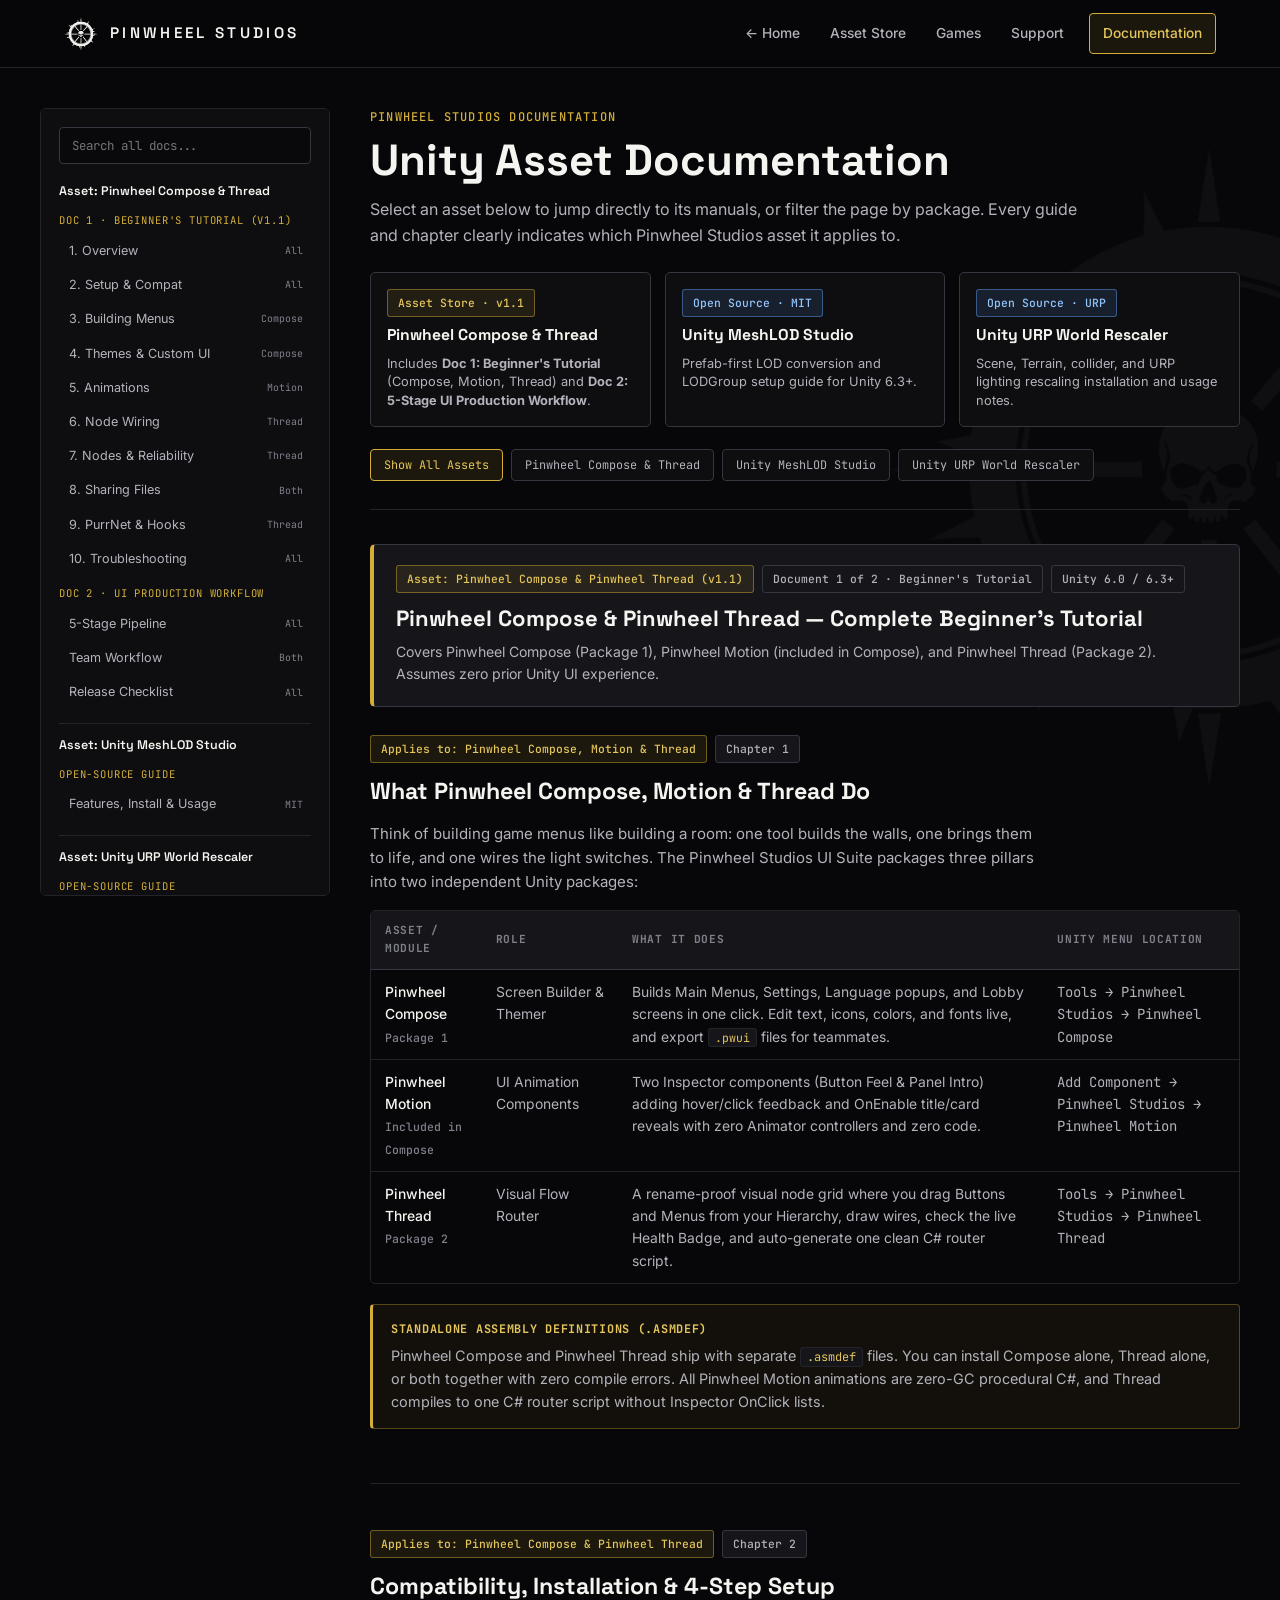
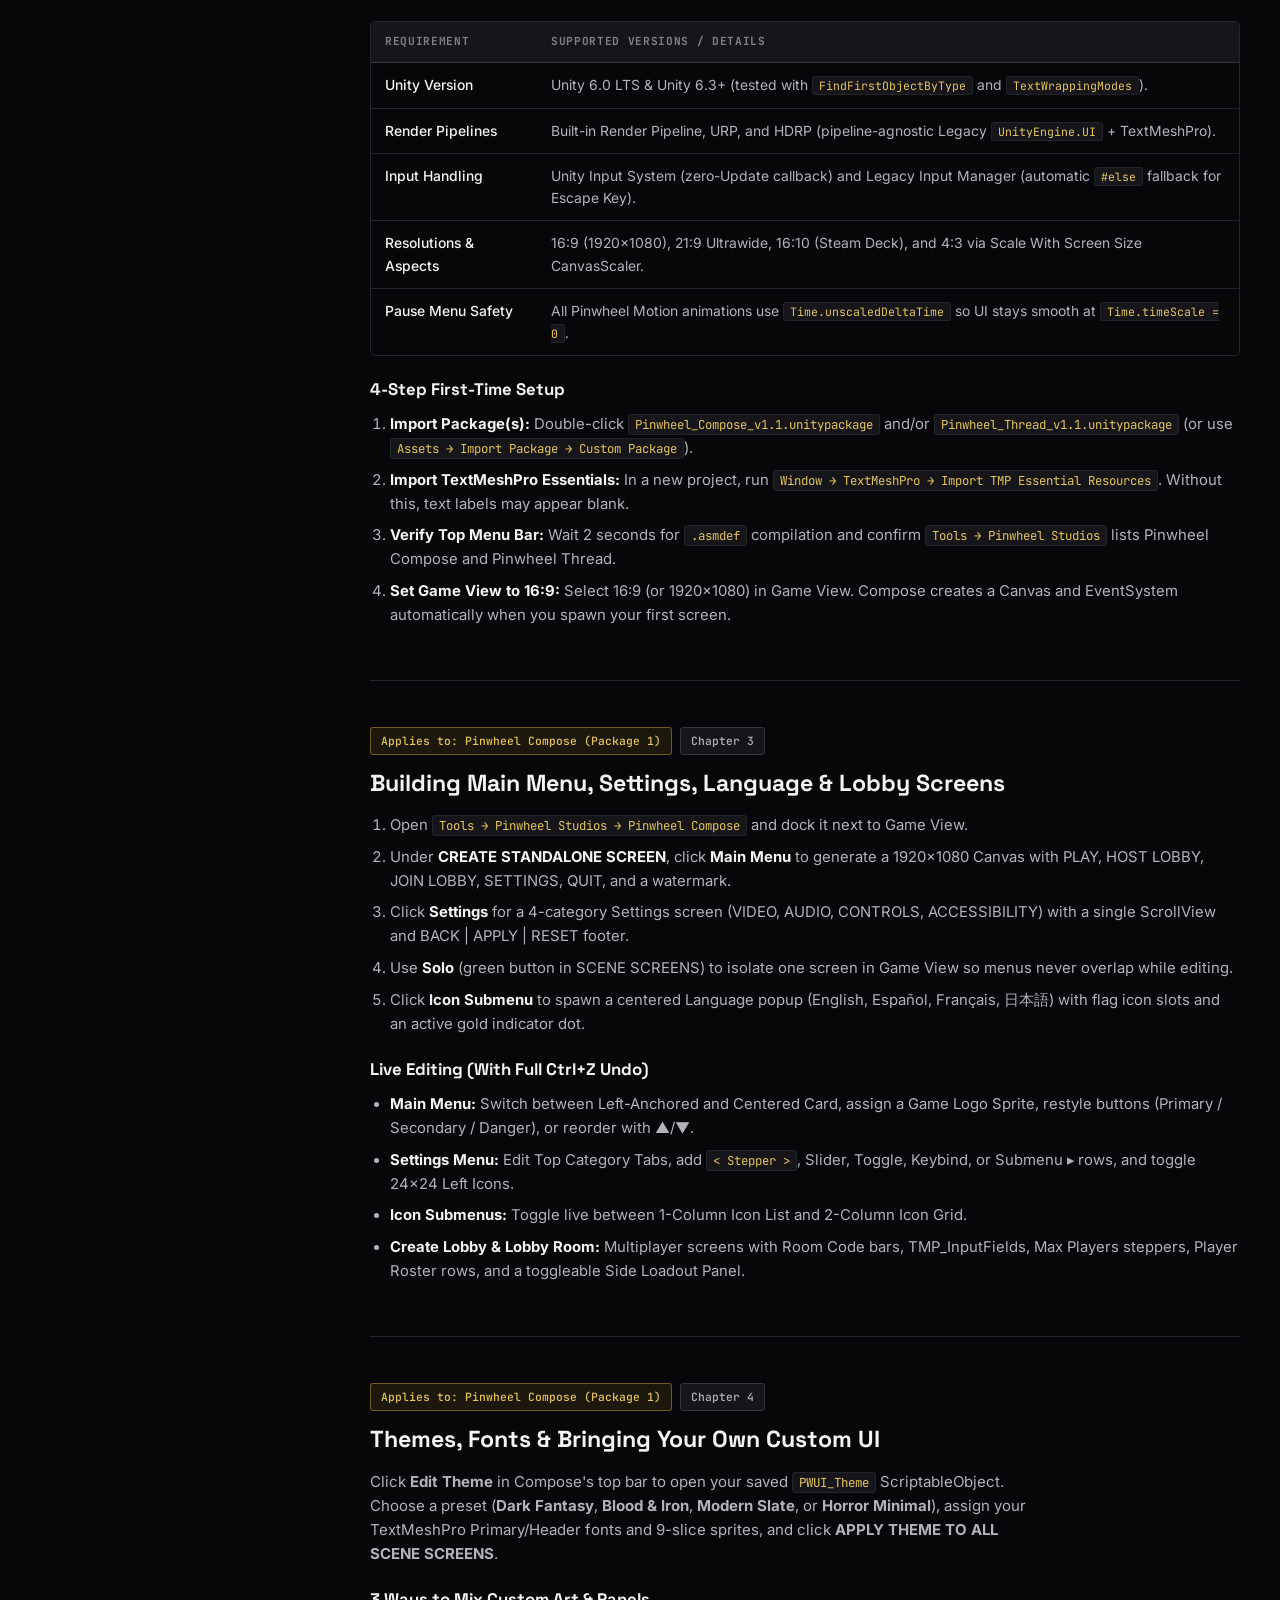
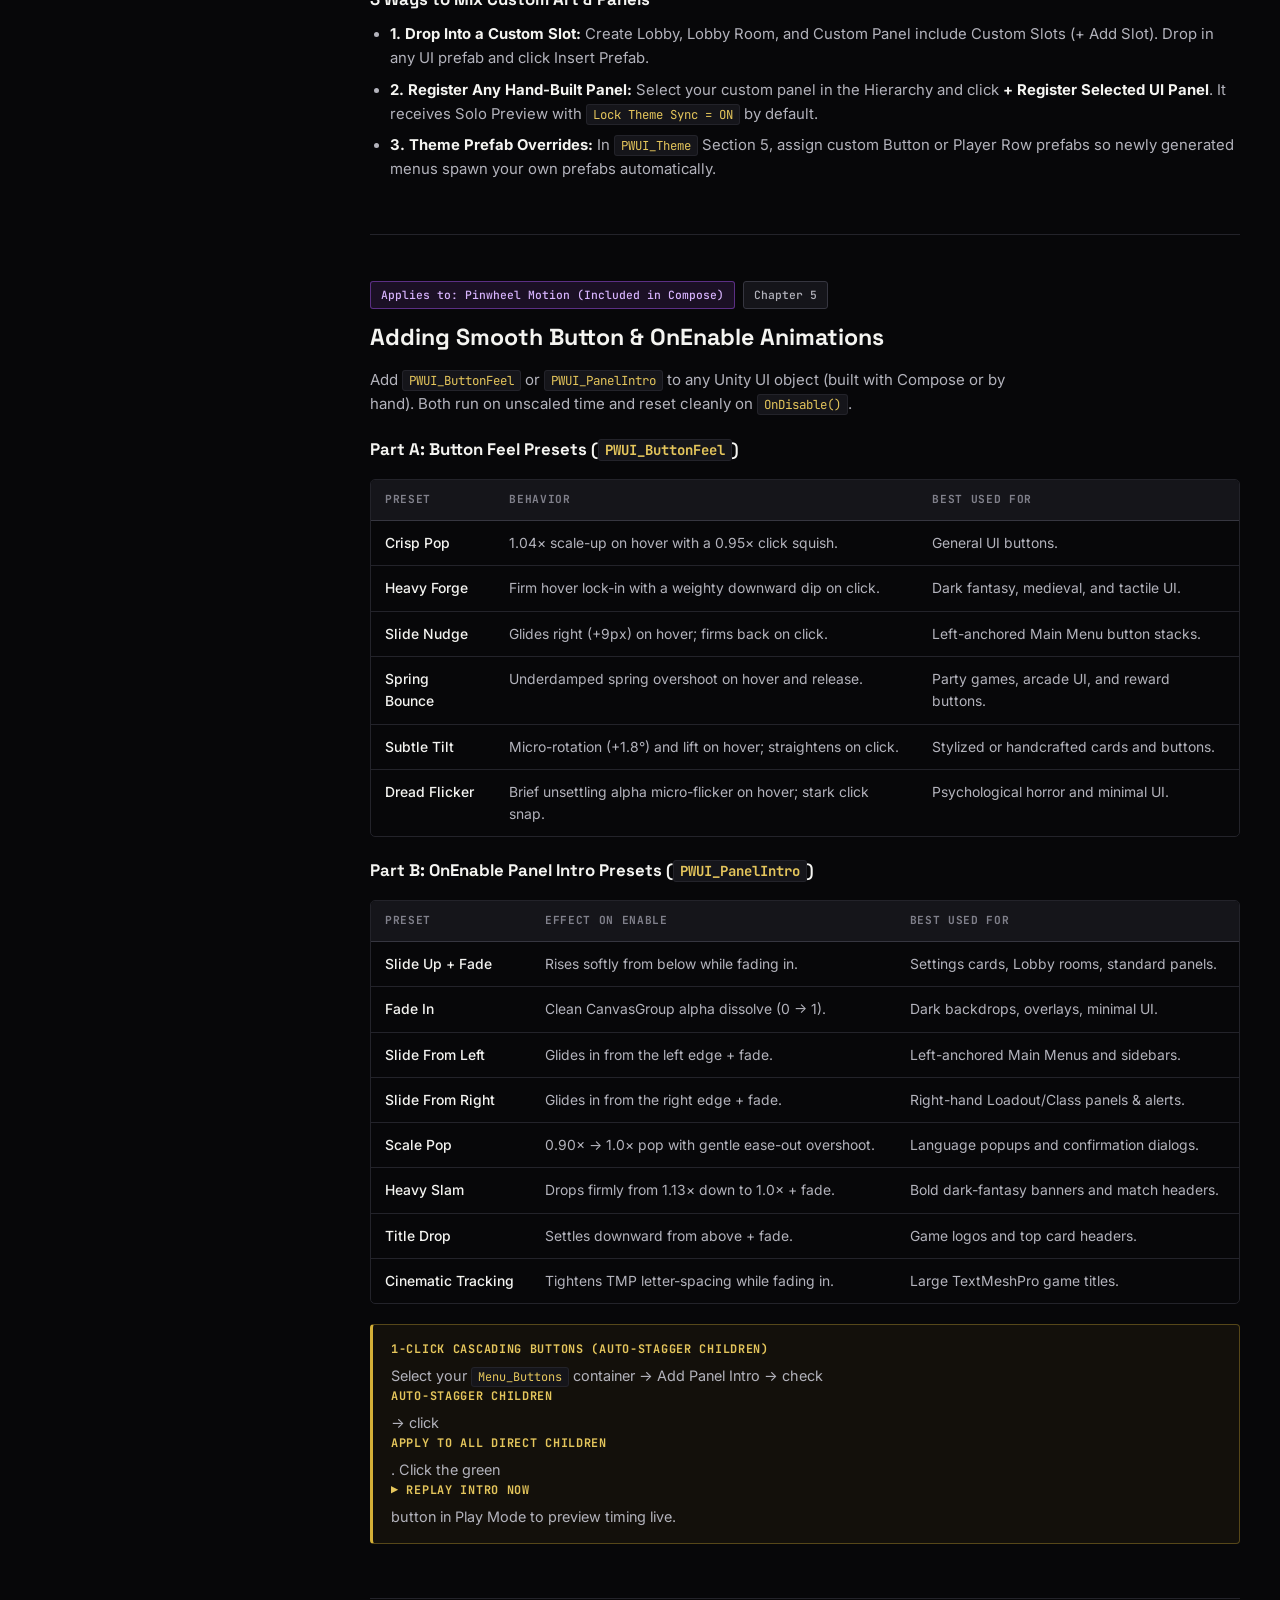
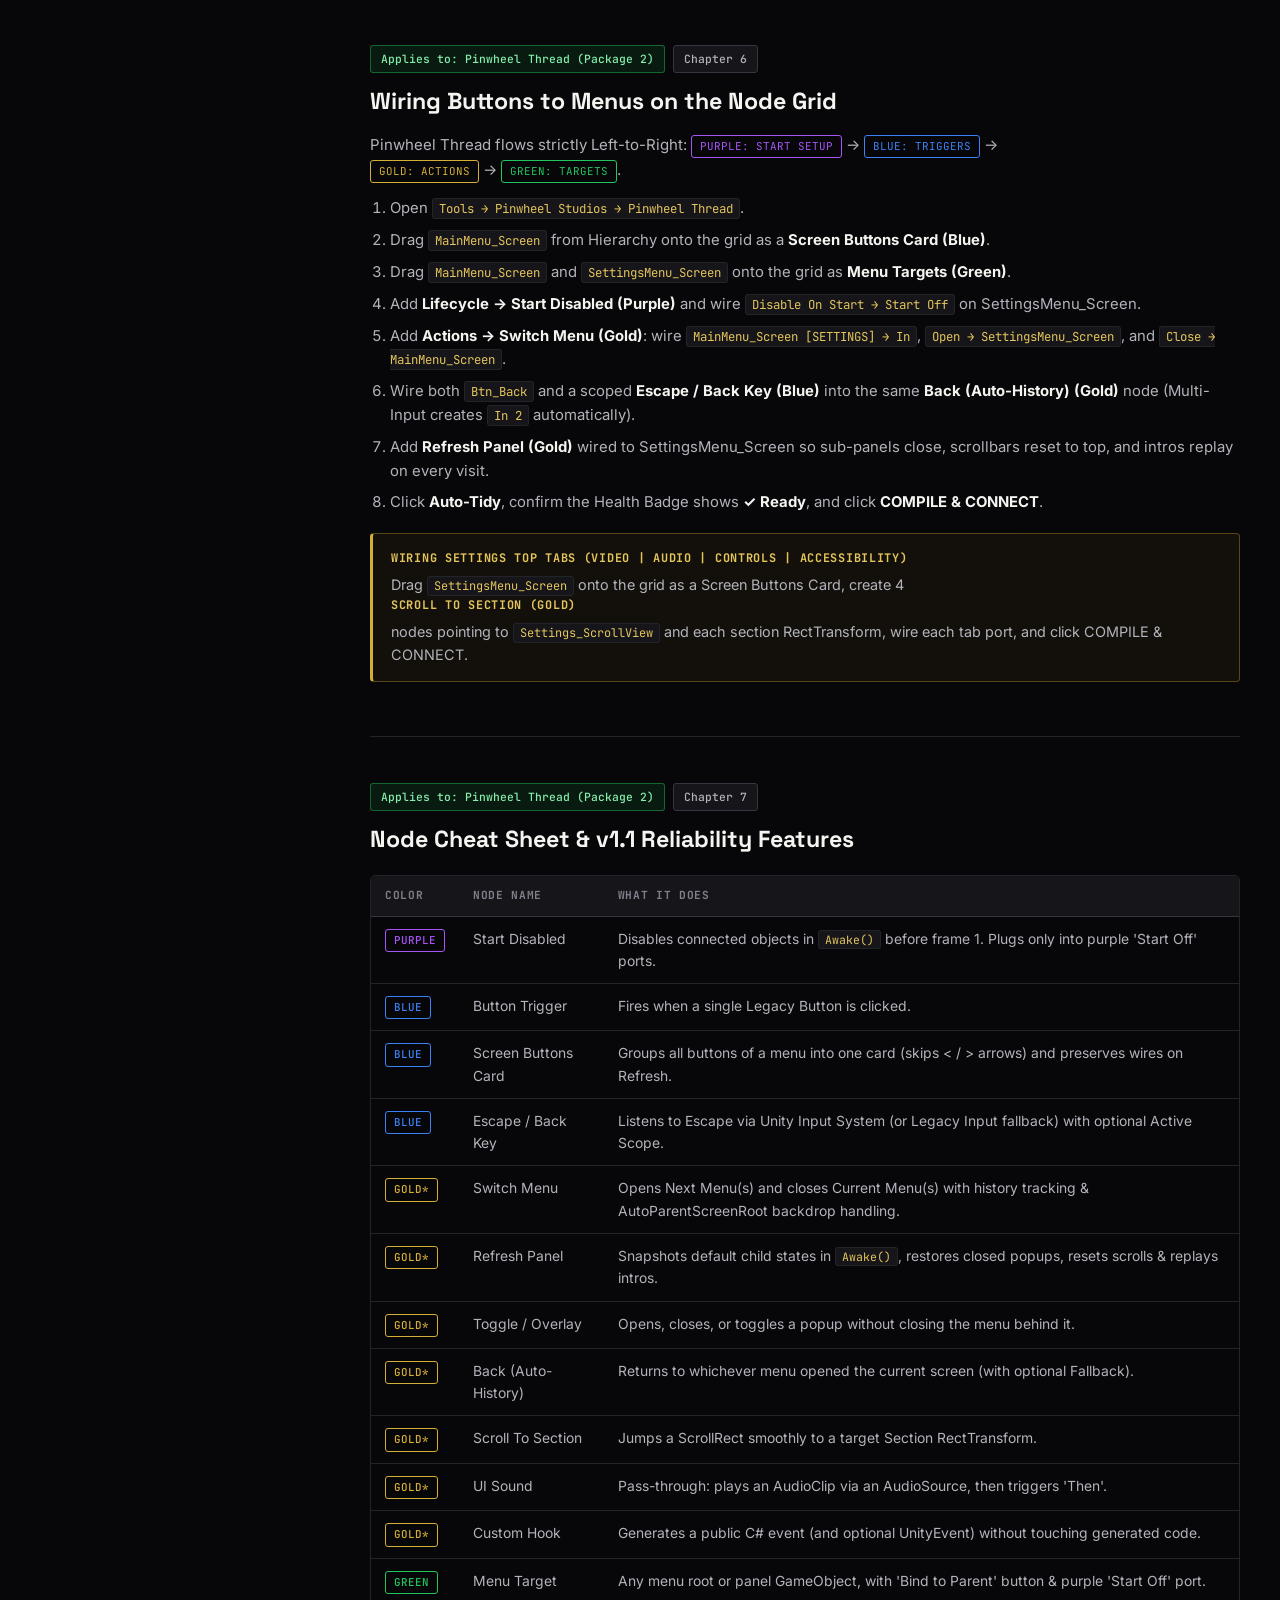
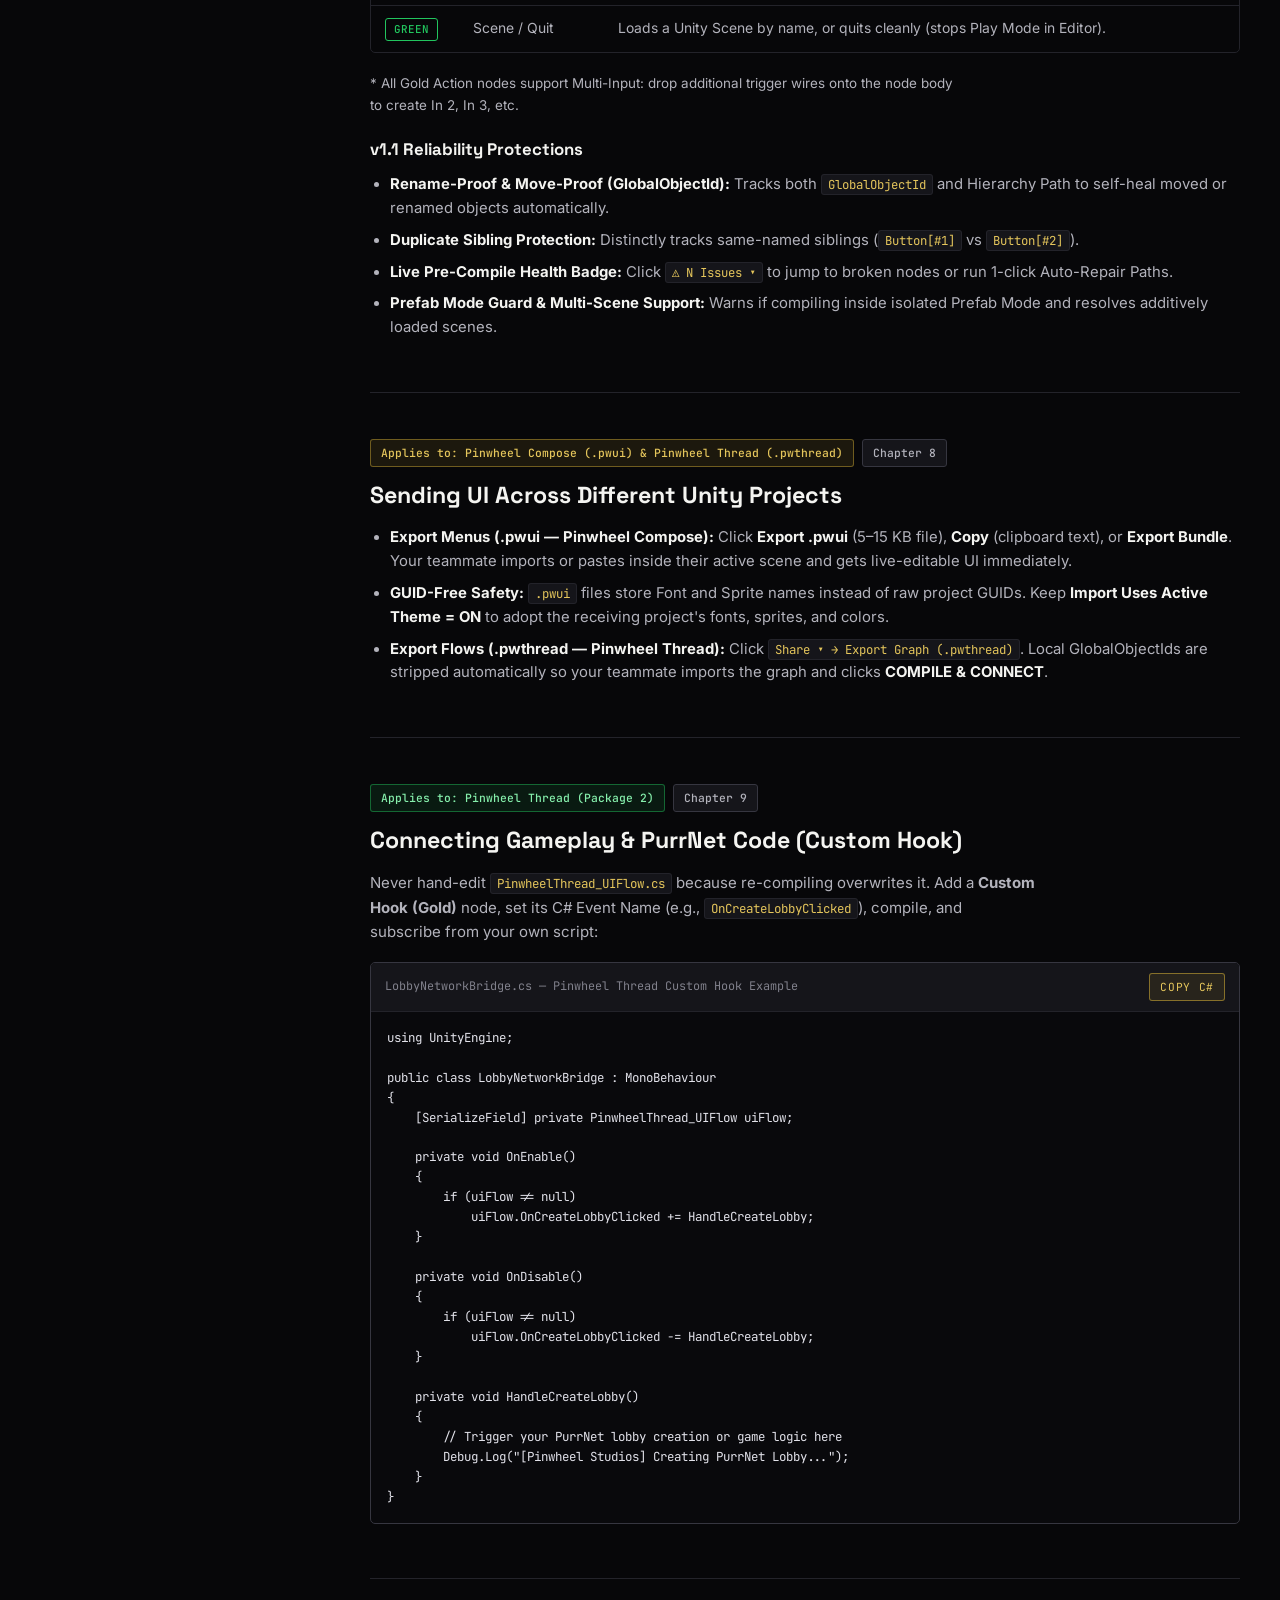
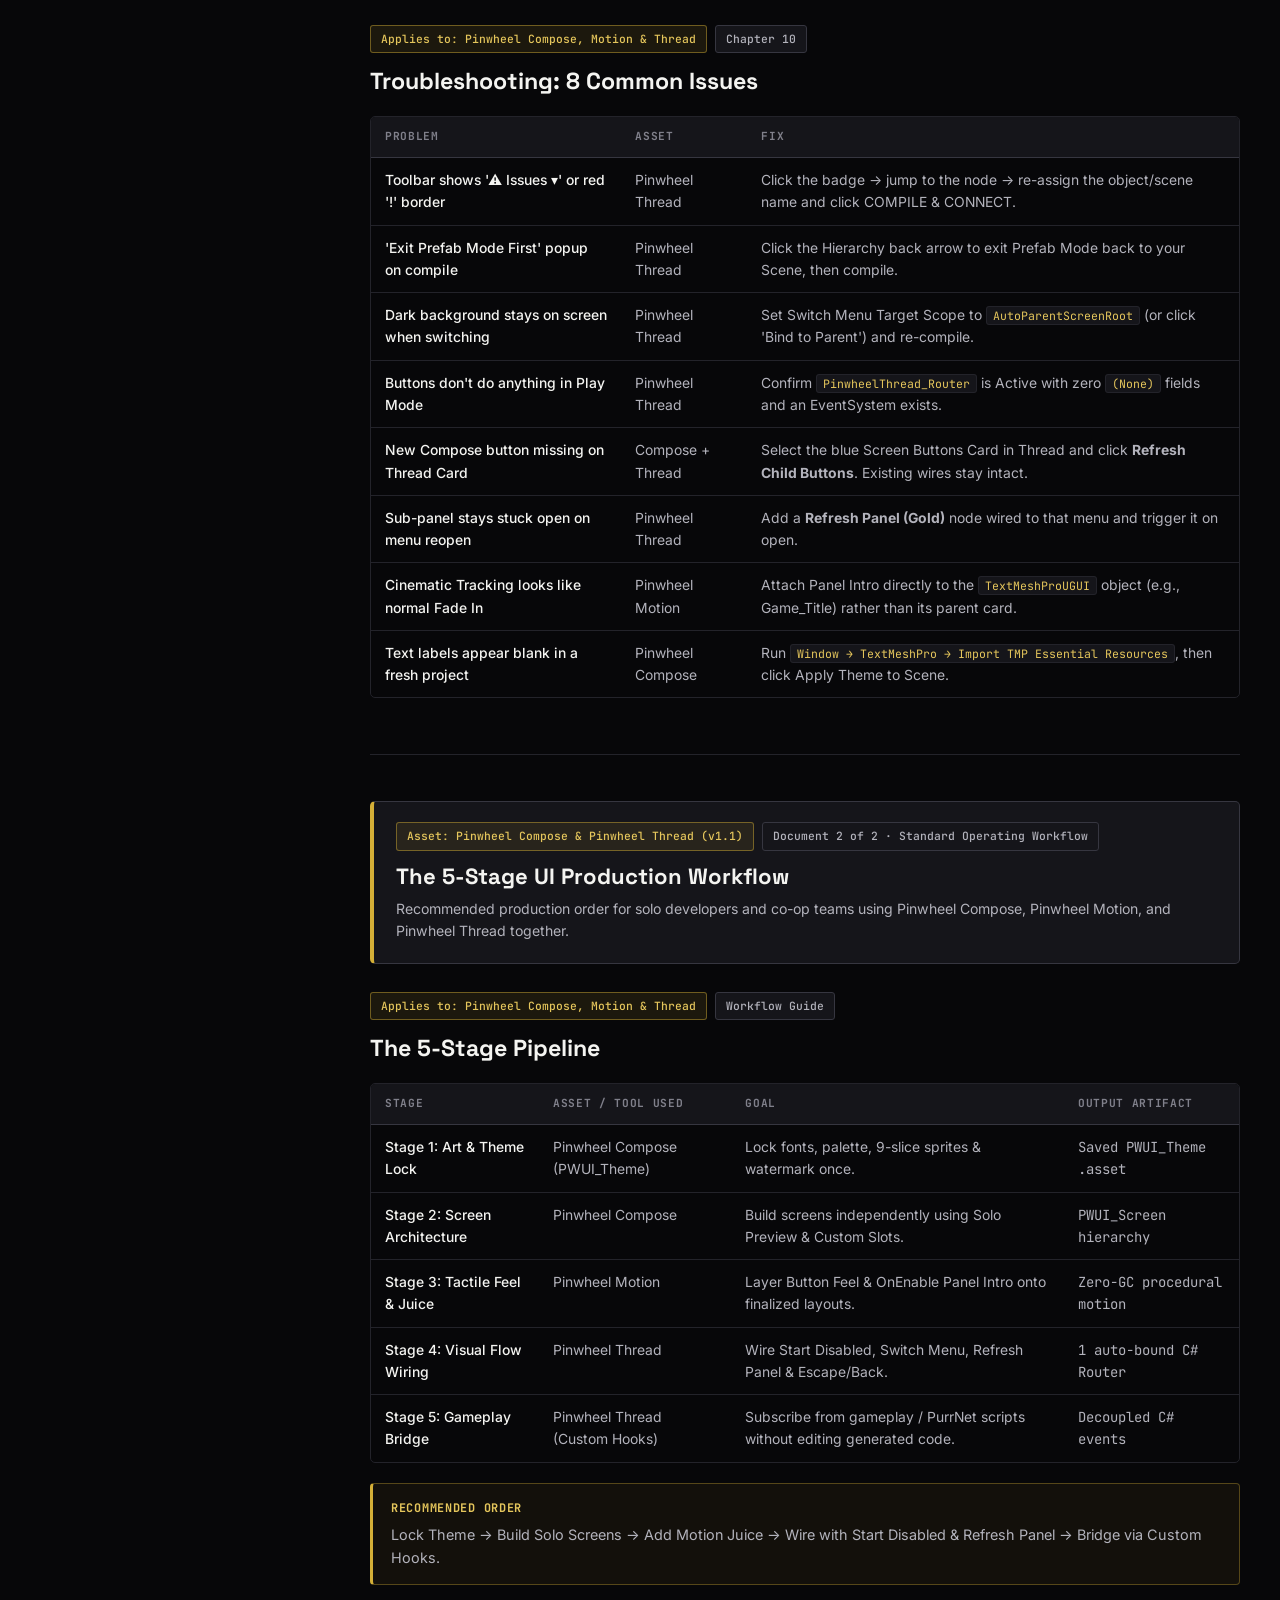
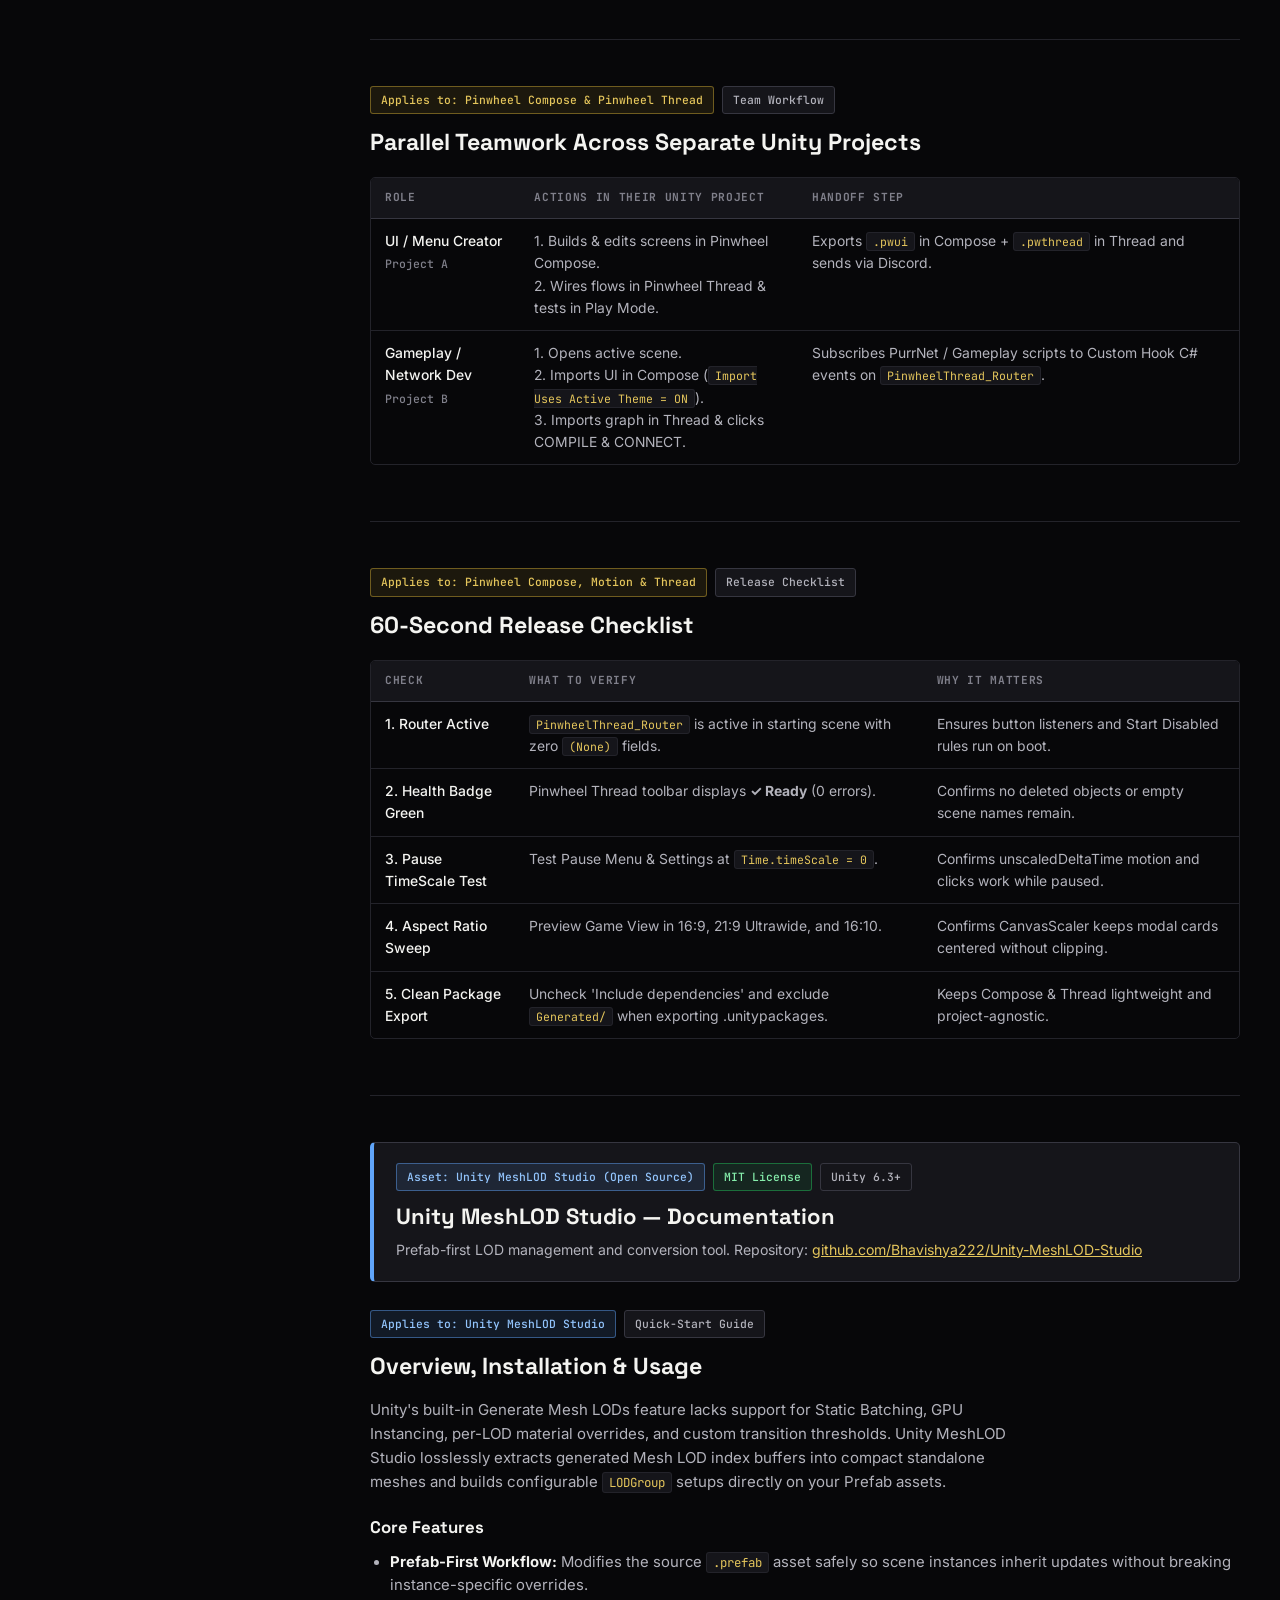
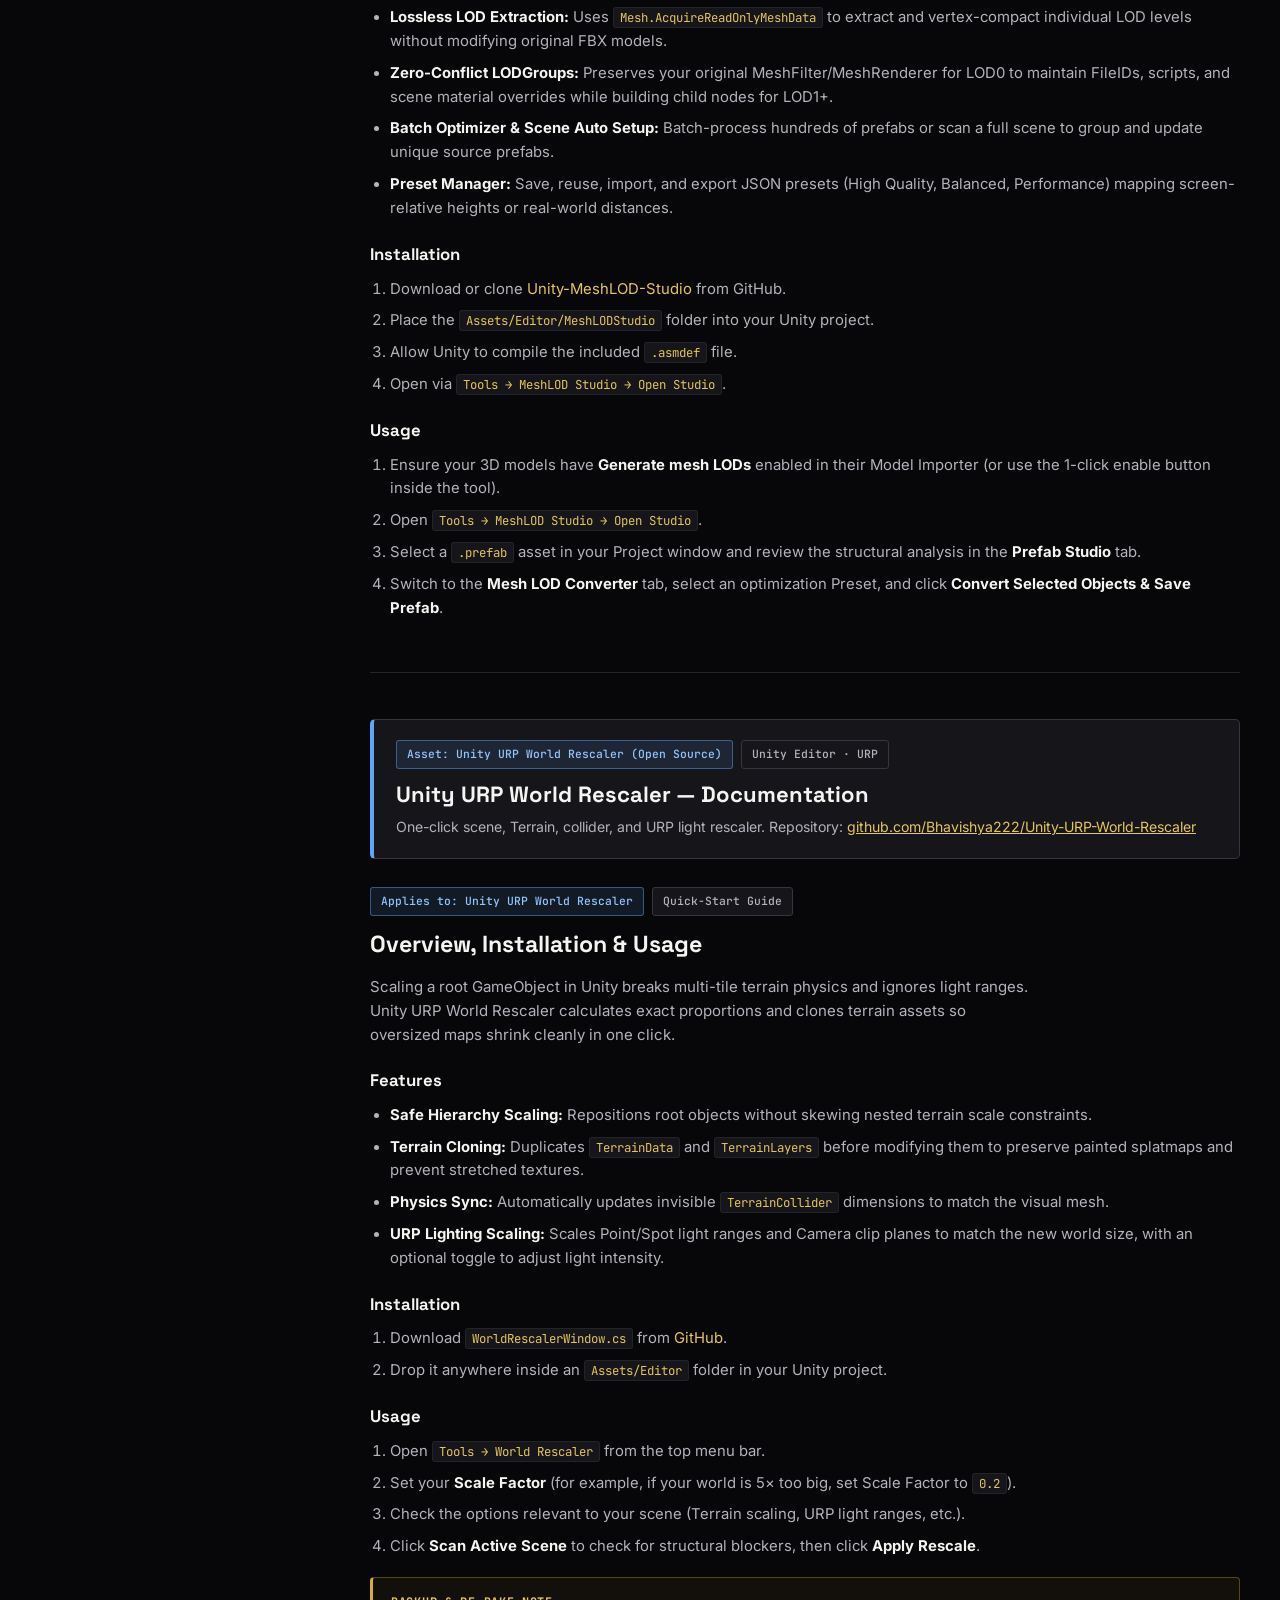
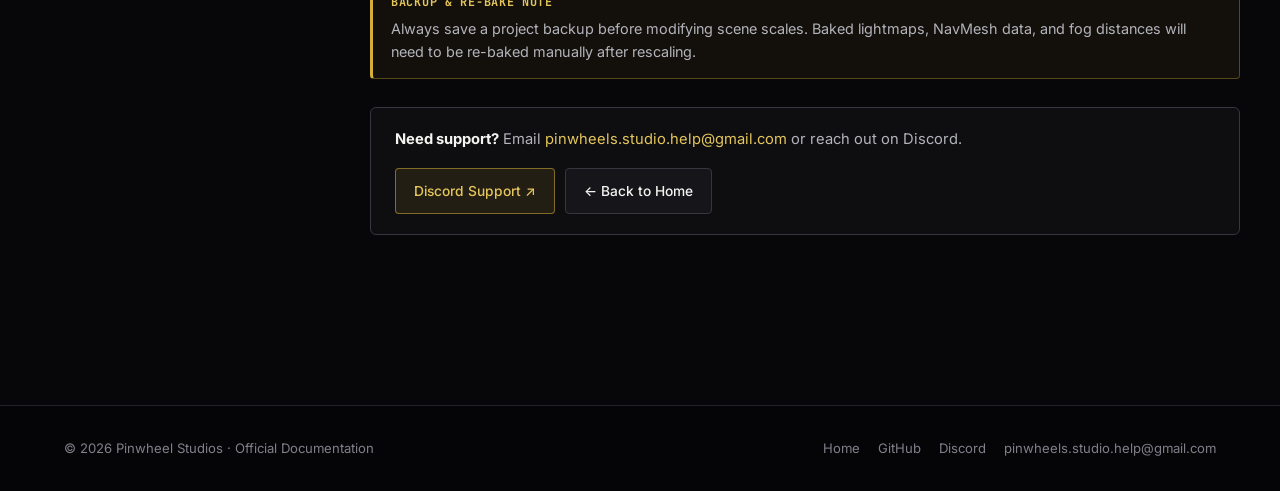
==== docs.html @ 1e6efee3 "Add files via upload" ====
<!DOCTYPE html>
<html lang="en">
<head>
  <meta charset="UTF-8" />
  <meta name="viewport" content="width=device-width, initial-scale=1.0" />
  <title>Documentation — Pinwheel Studios Unity Tools</title>
  <meta name="description" content="Official Unity documentation for Pinwheel Compose, Pinwheel Motion, Pinwheel Thread (v1.1), Unity MeshLOD Studio, and Unity URP World Rescaler by Pinwheel Studios." />
  <link rel="icon" type="image/png" href="assets/favicon.png" />
  <link rel="preconnect" href="https://fonts.googleapis.com" />
  <link rel="preconnect" href="https://fonts.gstatic.com" crossorigin />
  <link href="https://fonts.googleapis.com/css2?family=Inter:wght@400;500;600&family=JetBrains+Mono:wght@400;500;600&family=Space+Grotesk:wght@500;600;700&display=swap" rel="stylesheet" />
  <link rel="stylesheet" href="styles.css" />
</head>
<body>
  <img src="assets/pinwheel-mark.png" alt="" aria-hidden="true" class="bg-pinwheel" />

  <div class="page-wrap">
    <!-- TOP NAVIGATION -->
    <header class="topbar">
      <div class="container topbar-inner">
        <a href="index.html" class="brand" aria-label="Pinwheel Studios Home">
          <img src="assets/pinwheel-mark.png" alt="Pinwheel Studios Logo" class="brand-mark" />
          <span class="brand-title">PINWHEEL STUDIOS</span>
        </a>

        <button class="mobile-toggle" aria-expanded="false" aria-label="Toggle Menu">Menu</button>

        <nav class="nav-links" aria-label="Primary Navigation">
          <a href="index.html">← Home</a>
          <a href="index.html#tools">Asset Store</a>
          <a href="index.html#games">Games</a>
          <a href="index.html#support">Support</a>
          <a href="docs.html" class="nav-docs active">Documentation</a>
        </nav>
      </div>
    </header>

    <main class="container docs-layout">
      <!-- STICKY SIDEBAR GROUPED BY ASSET -->
      <aside class="docs-sidebar" aria-label="Documentation Navigation">
        <input id="docsSearch" class="docs-search" type="search" placeholder="Search all docs..." aria-label="Search documentation" />

        <!-- ASSET 1: PINWHEEL COMPOSE & THREAD -->
        <div class="toc-asset-block">
          <div class="toc-asset-title">Asset: Pinwheel Compose &amp; Thread</div>
          <div class="toc-group-label">Doc 1 · Beginner's Tutorial (v1.1)</div>
          <ul class="toc-list">
            <li><a href="#ch1"><span>1. Overview</span><span class="toc-pill">All</span></a></li>
            <li><a href="#ch2"><span>2. Setup &amp; Compat</span><span class="toc-pill">All</span></a></li>
            <li><a href="#ch3"><span>3. Building Menus</span><span class="toc-pill">Compose</span></a></li>
            <li><a href="#ch4"><span>4. Themes &amp; Custom UI</span><span class="toc-pill">Compose</span></a></li>
            <li><a href="#ch5"><span>5. Animations</span><span class="toc-pill">Motion</span></a></li>
            <li><a href="#ch6"><span>6. Node Wiring</span><span class="toc-pill">Thread</span></a></li>
            <li><a href="#ch7"><span>7. Nodes &amp; Reliability</span><span class="toc-pill">Thread</span></a></li>
            <li><a href="#ch8"><span>8. Sharing Files</span><span class="toc-pill">Both</span></a></li>
            <li><a href="#ch9"><span>9. PurrNet &amp; Hooks</span><span class="toc-pill">Thread</span></a></li>
            <li><a href="#ch10"><span>10. Troubleshooting</span><span class="toc-pill">All</span></a></li>
          </ul>

          <div class="toc-group-label">Doc 2 · UI Production Workflow</div>
          <ul class="toc-list">
            <li><a href="#wf-pipeline"><span>5-Stage Pipeline</span><span class="toc-pill">All</span></a></li>
            <li><a href="#wf-team"><span>Team Workflow</span><span class="toc-pill">Both</span></a></li>
            <li><a href="#wf-checklist"><span>Release Checklist</span><span class="toc-pill">All</span></a></li>
          </ul>
        </div>

        <!-- ASSET 2: UNITY MESHLOD STUDIO -->
        <div class="toc-asset-block">
          <div class="toc-asset-title">Asset: Unity MeshLOD Studio</div>
          <div class="toc-group-label">Open-Source Guide</div>
          <ul class="toc-list">
            <li><a href="#meshlod-docs"><span>Features, Install &amp; Usage</span><span class="toc-pill">MIT</span></a></li>
          </ul>
        </div>

        <!-- ASSET 3: UNITY URP WORLD RESCALER -->
        <div class="toc-asset-block">
          <div class="toc-asset-title">Asset: Unity URP World Rescaler</div>
          <div class="toc-group-label">Open-Source Guide</div>
          <ul class="toc-list">
            <li><a href="#rescaler-docs"><span>Features, Install &amp; Usage</span><span class="toc-pill">URP</span></a></li>
          </ul>
        </div>
      </aside>

      <!-- DOCUMENTATION BODY -->
      <div class="docs-content">
        <div class="docs-hero">
          <div class="section-label">Pinwheel Studios Documentation</div>
          <h1>Unity Asset Documentation</h1>
          <p style="color:var(--ink-mid);max-width:72ch;">
            Select an asset below to jump directly to its manuals, or filter the page by package. Every guide and chapter clearly indicates which Pinwheel Studios asset it applies to.
          </p>

          <!-- EXPLICIT ASSET DIRECTORY -->
          <div class="asset-directory">
            <a href="#suite-tutorial" class="asset-dir-card">
              <span class="tag tag-gold" style="align-self:flex-start;">Asset Store · v1.1</span>
              <h3>Pinwheel Compose &amp; Thread</h3>
              <p>Includes <strong>Doc 1: Beginner's Tutorial</strong> (Compose, Motion, Thread) and <strong>Doc 2: 5-Stage UI Production Workflow</strong>.</p>
            </a>
            <a href="#meshlod-docs" class="asset-dir-card">
              <span class="tag tag-blue" style="align-self:flex-start;">Open Source · MIT</span>
              <h3>Unity MeshLOD Studio</h3>
              <p>Prefab-first LOD conversion and LODGroup setup guide for Unity 6.3+.</p>
            </a>
            <a href="#rescaler-docs" class="asset-dir-card">
              <span class="tag tag-blue" style="align-self:flex-start;">Open Source · URP</span>
              <h3>Unity URP World Rescaler</h3>
              <p>Scene, Terrain, collider, and URP lighting rescaling installation and usage notes.</p>
            </a>
          </div>

          <!-- INTERACTIVE ASSET FILTER -->
          <div class="asset-filter-bar" role="group" aria-label="Filter Documentation by Asset">
            <button type="button" class="filter-btn active" data-filter="all">Show All Assets</button>
            <button type="button" class="filter-btn" data-filter="suite">Pinwheel Compose &amp; Thread</button>
            <button type="button" class="filter-btn" data-filter="meshlod">Unity MeshLOD Studio</button>
            <button type="button" class="filter-btn" data-filter="rescaler">Unity URP World Rescaler</button>
          </div>
        </div>

        <!-- ================================================================
             DOCUMENT 1 BANNER: PINWHEEL COMPOSE & THREAD BEGINNER'S TUTORIAL
             ================================================================ -->
        <div id="suite-tutorial" class="doc-group-banner" data-asset="suite">
          <div class="doc-group-meta">
            <span class="tag tag-gold">Asset: Pinwheel Compose &amp; Pinwheel Thread (v1.1)</span>
            <span class="tag">Document 1 of 2 · Beginner's Tutorial</span>
            <span class="tag">Unity 6.0 / 6.3+</span>
          </div>
          <h2>Pinwheel Compose &amp; Pinwheel Thread — Complete Beginner's Tutorial</h2>
          <p>Covers Pinwheel Compose (Package 1), Pinwheel Motion (included in Compose), and Pinwheel Thread (Package 2). Assumes zero prior Unity UI experience.</p>
        </div>

        <!-- CHAPTER 1 -->
        <section id="ch1" class="docs-chapter" data-asset="suite">
          <div class="chapter-top-meta">
            <span class="tag tag-gold">Applies to: Pinwheel Compose, Motion &amp; Thread</span>
            <span class="tag">Chapter 1</span>
          </div>
          <h2>What Pinwheel Compose, Motion &amp; Thread Do</h2>
          <p>
            Think of building game menus like building a room: one tool builds the walls, one brings them to life, and one wires the light switches. The Pinwheel Studios UI Suite packages three pillars into two independent Unity packages:
          </p>
          <div class="doc-table-wrap">
            <table class="doc-table">
              <thead>
                <tr><th>Asset / Module</th><th>Role</th><th>What It Does</th><th>Unity Menu Location</th></tr>
              </thead>
              <tbody>
                <tr>
                  <td>Pinwheel Compose<br /><span class="mono" style="font-size:0.72rem;color:var(--ink-dim);">Package 1</span></td>
                  <td>Screen Builder &amp; Themer</td>
                  <td>Builds Main Menus, Settings, Language popups, and Lobby screens in one click. Edit text, icons, colors, and fonts live, and export <span class="inline-code">.pwui</span> files for teammates.</td>
                  <td class="mono">Tools → Pinwheel Studios → Pinwheel Compose</td>
                </tr>
                <tr>
                  <td>Pinwheel Motion<br /><span class="mono" style="font-size:0.72rem;color:var(--ink-dim);">Included in Compose</span></td>
                  <td>UI Animation Components</td>
                  <td>Two Inspector components (Button Feel &amp; Panel Intro) adding hover/click feedback and OnEnable title/card reveals with zero Animator controllers and zero code.</td>
                  <td class="mono">Add Component → Pinwheel Studios → Pinwheel Motion</td>
                </tr>
                <tr>
                  <td>Pinwheel Thread<br /><span class="mono" style="font-size:0.72rem;color:var(--ink-dim);">Package 2</span></td>
                  <td>Visual Flow Router</td>
                  <td>A rename-proof visual node grid where you drag Buttons and Menus from your Hierarchy, draw wires, check the live Health Badge, and auto-generate one clean C# router script.</td>
                  <td class="mono">Tools → Pinwheel Studios → Pinwheel Thread</td>
                </tr>
              </tbody>
            </table>
          </div>
          <div class="callout">
            <strong>Standalone Assembly Definitions (.asmdef)</strong>
            Pinwheel Compose and Pinwheel Thread ship with separate <span class="inline-code">.asmdef</span> files. You can install Compose alone, Thread alone, or both together with zero compile errors. All Pinwheel Motion animations are zero-GC procedural C#, and Thread compiles to one C# router script without Inspector OnClick lists.
          </div>
        </section>

        <!-- CHAPTER 2 -->
        <section id="ch2" class="docs-chapter" data-asset="suite">
          <div class="chapter-top-meta">
            <span class="tag tag-gold">Applies to: Pinwheel Compose &amp; Pinwheel Thread</span>
            <span class="tag">Chapter 2</span>
          </div>
          <h2>Compatibility, Installation &amp; 4-Step Setup</h2>
          <div class="doc-table-wrap">
            <table class="doc-table">
              <thead>
                <tr><th>Requirement</th><th>Supported Versions / Details</th></tr>
              </thead>
              <tbody>
                <tr><td>Unity Version</td><td>Unity 6.0 LTS &amp; Unity 6.3+ (tested with <span class="inline-code">FindFirstObjectByType</span> and <span class="inline-code">TextWrappingModes</span>).</td></tr>
                <tr><td>Render Pipelines</td><td>Built-in Render Pipeline, URP, and HDRP (pipeline-agnostic Legacy <span class="inline-code">UnityEngine.UI</span> + TextMeshPro).</td></tr>
                <tr><td>Input Handling</td><td>Unity Input System (zero-Update callback) and Legacy Input Manager (automatic <span class="inline-code">#else</span> fallback for Escape Key).</td></tr>
                <tr><td>Resolutions &amp; Aspects</td><td>16:9 (1920×1080), 21:9 Ultrawide, 16:10 (Steam Deck), and 4:3 via Scale With Screen Size CanvasScaler.</td></tr>
                <tr><td>Pause Menu Safety</td><td>All Pinwheel Motion animations use <span class="inline-code">Time.unscaledDeltaTime</span> so UI stays smooth at <span class="inline-code">Time.timeScale = 0</span>.</td></tr>
              </tbody>
            </table>
          </div>
          <h3>4-Step First-Time Setup</h3>
          <ol>
            <li><strong>Import Package(s):</strong> Double-click <span class="inline-code">Pinwheel_Compose_v1.1.unitypackage</span> and/or <span class="inline-code">Pinwheel_Thread_v1.1.unitypackage</span> (or use <span class="inline-code">Assets → Import Package → Custom Package</span>).</li>
            <li><strong>Import TextMeshPro Essentials:</strong> In a new project, run <span class="inline-code">Window → TextMeshPro → Import TMP Essential Resources</span>. Without this, text labels may appear blank.</li>
            <li><strong>Verify Top Menu Bar:</strong> Wait 2 seconds for <span class="inline-code">.asmdef</span> compilation and confirm <span class="inline-code">Tools → Pinwheel Studios</span> lists Pinwheel Compose and Pinwheel Thread.</li>
            <li><strong>Set Game View to 16:9:</strong> Select 16:9 (or 1920×1080) in Game View. Compose creates a Canvas and EventSystem automatically when you spawn your first screen.</li>
          </ol>
        </section>

        <!-- CHAPTER 3 -->
        <section id="ch3" class="docs-chapter" data-asset="suite">
          <div class="chapter-top-meta">
            <span class="tag tag-gold">Applies to: Pinwheel Compose (Package 1)</span>
            <span class="tag">Chapter 3</span>
          </div>
          <h2>Building Main Menu, Settings, Language &amp; Lobby Screens</h2>
          <ol>
            <li>Open <span class="inline-code">Tools → Pinwheel Studios → Pinwheel Compose</span> and dock it next to Game View.</li>
            <li>Under <strong>CREATE STANDALONE SCREEN</strong>, click <strong>Main Menu</strong> to generate a 1920×1080 Canvas with PLAY, HOST LOBBY, JOIN LOBBY, SETTINGS, QUIT, and a watermark.</li>
            <li>Click <strong>Settings</strong> for a 4-category Settings screen (VIDEO, AUDIO, CONTROLS, ACCESSIBILITY) with a single ScrollView and BACK | APPLY | RESET footer.</li>
            <li>Use <strong>Solo</strong> (green button in SCENE SCREENS) to isolate one screen in Game View so menus never overlap while editing.</li>
            <li>Click <strong>Icon Submenu</strong> to spawn a centered Language popup (English, Español, Français, 日本語) with flag icon slots and an active gold indicator dot.</li>
          </ol>
          <h3>Live Editing (With Full Ctrl+Z Undo)</h3>
          <ul>
            <li><strong>Main Menu:</strong> Switch between Left-Anchored and Centered Card, assign a Game Logo Sprite, restyle buttons (Primary / Secondary / Danger), or reorder with ▲/▼.</li>
            <li><strong>Settings Menu:</strong> Edit Top Category Tabs, add <span class="inline-code">&lt; Stepper &gt;</span>, Slider, Toggle, Keybind, or Submenu ▸ rows, and toggle 24×24 Left Icons.</li>
            <li><strong>Icon Submenus:</strong> Toggle live between 1-Column Icon List and 2-Column Icon Grid.</li>
            <li><strong>Create Lobby &amp; Lobby Room:</strong> Multiplayer screens with Room Code bars, TMP_InputFields, Max Players steppers, Player Roster rows, and a toggleable Side Loadout Panel.</li>
          </ul>
        </section>

        <!-- CHAPTER 4 -->
        <section id="ch4" class="docs-chapter" data-asset="suite">
          <div class="chapter-top-meta">
            <span class="tag tag-gold">Applies to: Pinwheel Compose (Package 1)</span>
            <span class="tag">Chapter 4</span>
          </div>
          <h2>Themes, Fonts &amp; Bringing Your Own Custom UI</h2>
          <p>
            Click <strong>Edit Theme</strong> in Compose's top bar to open your saved <span class="inline-code">PWUI_Theme</span> ScriptableObject. Choose a preset (<strong>Dark Fantasy</strong>, <strong>Blood &amp; Iron</strong>, <strong>Modern Slate</strong>, or <strong>Horror Minimal</strong>), assign your TextMeshPro Primary/Header fonts and 9-slice sprites, and click <strong>APPLY THEME TO ALL SCENE SCREENS</strong>.
          </p>
          <h3>3 Ways to Mix Custom Art &amp; Panels</h3>
          <ul>
            <li><strong>1. Drop Into a Custom Slot:</strong> Create Lobby, Lobby Room, and Custom Panel include Custom Slots (+ Add Slot). Drop in any UI prefab and click Insert Prefab.</li>
            <li><strong>2. Register Any Hand-Built Panel:</strong> Select your custom panel in the Hierarchy and click <strong>+ Register Selected UI Panel</strong>. It receives Solo Preview with <span class="inline-code">Lock Theme Sync = ON</span> by default.</li>
            <li><strong>3. Theme Prefab Overrides:</strong> In <span class="inline-code">PWUI_Theme</span> Section 5, assign custom Button or Player Row prefabs so newly generated menus spawn your own prefabs automatically.</li>
          </ul>
        </section>

        <!-- CHAPTER 5 -->
        <section id="ch5" class="docs-chapter" data-asset="suite">
          <div class="chapter-top-meta">
            <span class="tag tag-purple">Applies to: Pinwheel Motion (Included in Compose)</span>
            <span class="tag">Chapter 5</span>
          </div>
          <h2>Adding Smooth Button &amp; OnEnable Animations</h2>
          <p>
            Add <span class="inline-code">PWUI_ButtonFeel</span> or <span class="inline-code">PWUI_PanelIntro</span> to any Unity UI object (built with Compose or by hand). Both run on unscaled time and reset cleanly on <span class="inline-code">OnDisable()</span>.
          </p>
          <h3>Part A: Button Feel Presets (<span class="inline-code">PWUI_ButtonFeel</span>)</h3>
          <div class="doc-table-wrap">
            <table class="doc-table">
              <thead><tr><th>Preset</th><th>Behavior</th><th>Best Used For</th></tr></thead>
              <tbody>
                <tr><td>Crisp Pop</td><td>1.04× scale-up on hover with a 0.95× click squish.</td><td>General UI buttons.</td></tr>
                <tr><td>Heavy Forge</td><td>Firm hover lock-in with a weighty downward dip on click.</td><td>Dark fantasy, medieval, and tactile UI.</td></tr>
                <tr><td>Slide Nudge</td><td>Glides right (+9px) on hover; firms back on click.</td><td>Left-anchored Main Menu button stacks.</td></tr>
                <tr><td>Spring Bounce</td><td>Underdamped spring overshoot on hover and release.</td><td>Party games, arcade UI, and reward buttons.</td></tr>
                <tr><td>Subtle Tilt</td><td>Micro-rotation (+1.8°) and lift on hover; straightens on click.</td><td>Stylized or handcrafted cards and buttons.</td></tr>
                <tr><td>Dread Flicker</td><td>Brief unsettling alpha micro-flicker on hover; stark click snap.</td><td>Psychological horror and minimal UI.</td></tr>
              </tbody>
            </table>
          </div>

          <h3>Part B: OnEnable Panel Intro Presets (<span class="inline-code">PWUI_PanelIntro</span>)</h3>
          <div class="doc-table-wrap">
            <table class="doc-table">
              <thead><tr><th>Preset</th><th>Effect on Enable</th><th>Best Used For</th></tr></thead>
              <tbody>
                <tr><td>Slide Up + Fade</td><td>Rises softly from below while fading in.</td><td>Settings cards, Lobby rooms, standard panels.</td></tr>
                <tr><td>Fade In</td><td>Clean CanvasGroup alpha dissolve (0 → 1).</td><td>Dark backdrops, overlays, minimal UI.</td></tr>
                <tr><td>Slide From Left</td><td>Glides in from the left edge + fade.</td><td>Left-anchored Main Menus and sidebars.</td></tr>
                <tr><td>Slide From Right</td><td>Glides in from the right edge + fade.</td><td>Right-hand Loadout/Class panels &amp; alerts.</td></tr>
                <tr><td>Scale Pop</td><td>0.90× → 1.0× pop with gentle ease-out overshoot.</td><td>Language popups and confirmation dialogs.</td></tr>
                <tr><td>Heavy Slam</td><td>Drops firmly from 1.13× down to 1.0× + fade.</td><td>Bold dark-fantasy banners and match headers.</td></tr>
                <tr><td>Title Drop</td><td>Settles downward from above + fade.</td><td>Game logos and top card headers.</td></tr>
                <tr><td>Cinematic Tracking</td><td>Tightens TMP letter-spacing while fading in.</td><td>Large TextMeshPro game titles.</td></tr>
              </tbody>
            </table>
          </div>
          <div class="callout">
            <strong>1-Click Cascading Buttons (Auto-Stagger Children)</strong>
            Select your <span class="inline-code">Menu_Buttons</span> container → Add Panel Intro → check <strong>Auto-Stagger Children</strong> → click <strong>Apply to All Direct Children</strong>. Click the green <strong>▶ REPLAY INTRO NOW</strong> button in Play Mode to preview timing live.
          </div>
        </section>

        <!-- CHAPTER 6 -->
        <section id="ch6" class="docs-chapter" data-asset="suite">
          <div class="chapter-top-meta">
            <span class="tag tag-green">Applies to: Pinwheel Thread (Package 2)</span>
            <span class="tag">Chapter 6</span>
          </div>
          <h2>Wiring Buttons to Menus on the Node Grid</h2>
          <p>
            Pinwheel Thread flows strictly Left-to-Right: <span class="node-pill pill-purple">Purple: Start Setup</span> → <span class="node-pill pill-blue">Blue: Triggers</span> → <span class="node-pill pill-gold">Gold: Actions</span> → <span class="node-pill pill-green">Green: Targets</span>.
          </p>
          <ol>
            <li>Open <span class="inline-code">Tools → Pinwheel Studios → Pinwheel Thread</span>.</li>
            <li>Drag <span class="inline-code">MainMenu_Screen</span> from Hierarchy onto the grid as a <strong>Screen Buttons Card (Blue)</strong>.</li>
            <li>Drag <span class="inline-code">MainMenu_Screen</span> and <span class="inline-code">SettingsMenu_Screen</span> onto the grid as <strong>Menu Targets (Green)</strong>.</li>
            <li>Add <strong>Lifecycle → Start Disabled (Purple)</strong> and wire <span class="inline-code">Disable On Start → Start Off</span> on SettingsMenu_Screen.</li>
            <li>Add <strong>Actions → Switch Menu (Gold)</strong>: wire <span class="inline-code">MainMenu_Screen [SETTINGS] → In</span>, <span class="inline-code">Open → SettingsMenu_Screen</span>, and <span class="inline-code">Close → MainMenu_Screen</span>.</li>
            <li>Wire both <span class="inline-code">Btn_Back</span> and a scoped <strong>Escape / Back Key (Blue)</strong> into the same <strong>Back (Auto-History) (Gold)</strong> node (Multi-Input creates <span class="inline-code">In 2</span> automatically).</li>
            <li>Add <strong>Refresh Panel (Gold)</strong> wired to SettingsMenu_Screen so sub-panels close, scrollbars reset to top, and intros replay on every visit.</li>
            <li>Click <strong>Auto-Tidy</strong>, confirm the Health Badge shows <strong>✓ Ready</strong>, and click <strong>COMPILE &amp; CONNECT</strong>.</li>
          </ol>
          <div class="callout">
            <strong>Wiring Settings Top Tabs (VIDEO | AUDIO | CONTROLS | ACCESSIBILITY)</strong>
            Drag <span class="inline-code">SettingsMenu_Screen</span> onto the grid as a Screen Buttons Card, create 4 <strong>Scroll To Section (Gold)</strong> nodes pointing to <span class="inline-code">Settings_ScrollView</span> and each section RectTransform, wire each tab port, and click COMPILE &amp; CONNECT.
          </div>
        </section>

        <!-- CHAPTER 7 -->
        <section id="ch7" class="docs-chapter" data-asset="suite">
          <div class="chapter-top-meta">
            <span class="tag tag-green">Applies to: Pinwheel Thread (Package 2)</span>
            <span class="tag">Chapter 7</span>
          </div>
          <h2>Node Cheat Sheet &amp; v1.1 Reliability Features</h2>
          <div class="doc-table-wrap">
            <table class="doc-table">
              <thead><tr><th>Color</th><th>Node Name</th><th>What It Does</th></tr></thead>
              <tbody>
                <tr><td><span class="node-pill pill-purple">Purple</span></td><td>Start Disabled</td><td>Disables connected objects in <span class="inline-code">Awake()</span> before frame 1. Plugs only into purple 'Start Off' ports.</td></tr>
                <tr><td><span class="node-pill pill-blue">Blue</span></td><td>Button Trigger</td><td>Fires when a single Legacy Button is clicked.</td></tr>
                <tr><td><span class="node-pill pill-blue">Blue</span></td><td>Screen Buttons Card</td><td>Groups all buttons of a menu into one card (skips &lt; / &gt; arrows) and preserves wires on Refresh.</td></tr>
                <tr><td><span class="node-pill pill-blue">Blue</span></td><td>Escape / Back Key</td><td>Listens to Escape via Unity Input System (or Legacy Input fallback) with optional Active Scope.</td></tr>
                <tr><td><span class="node-pill pill-gold">Gold*</span></td><td>Switch Menu</td><td>Opens Next Menu(s) and closes Current Menu(s) with history tracking &amp; AutoParentScreenRoot backdrop handling.</td></tr>
                <tr><td><span class="node-pill pill-gold">Gold*</span></td><td>Refresh Panel</td><td>Snapshots default child states in <span class="inline-code">Awake()</span>, restores closed popups, resets scrolls &amp; replays intros.</td></tr>
                <tr><td><span class="node-pill pill-gold">Gold*</span></td><td>Toggle / Overlay</td><td>Opens, closes, or toggles a popup without closing the menu behind it.</td></tr>
                <tr><td><span class="node-pill pill-gold">Gold*</span></td><td>Back (Auto-History)</td><td>Returns to whichever menu opened the current screen (with optional Fallback).</td></tr>
                <tr><td><span class="node-pill pill-gold">Gold*</span></td><td>Scroll To Section</td><td>Jumps a ScrollRect smoothly to a target Section RectTransform.</td></tr>
                <tr><td><span class="node-pill pill-gold">Gold*</span></td><td>UI Sound</td><td>Pass-through: plays an AudioClip via an AudioSource, then triggers 'Then'.</td></tr>
                <tr><td><span class="node-pill pill-gold">Gold*</span></td><td>Custom Hook</td><td>Generates a public C# event (and optional UnityEvent) without touching generated code.</td></tr>
                <tr><td><span class="node-pill pill-green">Green</span></td><td>Menu Target</td><td>Any menu root or panel GameObject, with 'Bind to Parent' button &amp; purple 'Start Off' port.</td></tr>
                <tr><td><span class="node-pill pill-green">Green</span></td><td>Scene / Quit</td><td>Loads a Unity Scene by name, or quits cleanly (stops Play Mode in Editor).</td></tr>
              </tbody>
            </table>
          </div>
          <p style="font-size:0.84rem;">* All Gold Action nodes support Multi-Input: drop additional trigger wires onto the node body to create In 2, In 3, etc.</p>
          <h3>v1.1 Reliability Protections</h3>
          <ul>
            <li><strong>Rename-Proof &amp; Move-Proof (GlobalObjectId):</strong> Tracks both <span class="inline-code">GlobalObjectId</span> and Hierarchy Path to self-heal moved or renamed objects automatically.</li>
            <li><strong>Duplicate Sibling Protection:</strong> Distinctly tracks same-named siblings (<span class="inline-code">Button[#1]</span> vs <span class="inline-code">Button[#2]</span>).</li>
            <li><strong>Live Pre-Compile Health Badge:</strong> Click <span class="inline-code">⚠ N Issues ▾</span> to jump to broken nodes or run 1-click Auto-Repair Paths.</li>
            <li><strong>Prefab Mode Guard &amp; Multi-Scene Support:</strong> Warns if compiling inside isolated Prefab Mode and resolves additively loaded scenes.</li>
          </ul>
        </section>

        <!-- CHAPTER 8 -->
        <section id="ch8" class="docs-chapter" data-asset="suite">
          <div class="chapter-top-meta">
            <span class="tag tag-gold">Applies to: Pinwheel Compose (.pwui) &amp; Pinwheel Thread (.pwthread)</span>
            <span class="tag">Chapter 8</span>
          </div>
          <h2>Sending UI Across Different Unity Projects</h2>
          <ul>
            <li><strong>Export Menus (.pwui — Pinwheel Compose):</strong> Click <strong>Export .pwui</strong> (5–15 KB file), <strong>Copy</strong> (clipboard text), or <strong>Export Bundle</strong>. Your teammate imports or pastes inside their active scene and gets live-editable UI immediately.</li>
            <li><strong>GUID-Free Safety:</strong> <span class="inline-code">.pwui</span> files store Font and Sprite names instead of raw project GUIDs. Keep <strong>Import Uses Active Theme = ON</strong> to adopt the receiving project's fonts, sprites, and colors.</li>
            <li><strong>Export Flows (.pwthread — Pinwheel Thread):</strong> Click <span class="inline-code">Share ▾ → Export Graph (.pwthread)</span>. Local GlobalObjectIds are stripped automatically so your teammate imports the graph and clicks <strong>COMPILE &amp; CONNECT</strong>.</li>
          </ul>
        </section>

        <!-- CHAPTER 9 -->
        <section id="ch9" class="docs-chapter" data-asset="suite">
          <div class="chapter-top-meta">
            <span class="tag tag-green">Applies to: Pinwheel Thread (Package 2)</span>
            <span class="tag">Chapter 9</span>
          </div>
          <h2>Connecting Gameplay &amp; PurrNet Code (Custom Hook)</h2>
          <p>
            Never hand-edit <span class="inline-code">PinwheelThread_UIFlow.cs</span> because re-compiling overwrites it. Add a <strong>Custom Hook (Gold)</strong> node, set its C# Event Name (e.g., <span class="inline-code">OnCreateLobbyClicked</span>), compile, and subscribe from your own script:
          </p>
          <div class="code-block">
            <div class="code-head">
              <span>LobbyNetworkBridge.cs — Pinwheel Thread Custom Hook Example</span>
              <button type="button" class="copy-btn" data-copy-target="hookCode">Copy C#</button>
            </div>
            <pre id="hookCode">using UnityEngine;

public class LobbyNetworkBridge : MonoBehaviour
{
    [SerializeField] private PinwheelThread_UIFlow uiFlow;

    private void OnEnable()
    {
        if (uiFlow != null)
            uiFlow.OnCreateLobbyClicked += HandleCreateLobby;
    }

    private void OnDisable()
    {
        if (uiFlow != null)
            uiFlow.OnCreateLobbyClicked -= HandleCreateLobby;
    }

    private void HandleCreateLobby()
    {
        // Trigger your PurrNet lobby creation or game logic here
        Debug.Log("[Pinwheel Studios] Creating PurrNet Lobby...");
    }
}</pre>
          </div>
        </section>

        <!-- CHAPTER 10 -->
        <section id="ch10" class="docs-chapter" data-asset="suite">
          <div class="chapter-top-meta">
            <span class="tag tag-gold">Applies to: Pinwheel Compose, Motion &amp; Thread</span>
            <span class="tag">Chapter 10</span>
          </div>
          <h2>Troubleshooting: 8 Common Issues</h2>
          <div class="doc-table-wrap">
            <table class="doc-table">
              <thead><tr><th>Problem</th><th>Asset</th><th>Fix</th></tr></thead>
              <tbody>
                <tr><td>Toolbar shows '⚠ Issues ▾' or red '!' border</td><td>Pinwheel Thread</td><td>Click the badge → jump to the node → re-assign the object/scene name and click COMPILE &amp; CONNECT.</td></tr>
                <tr><td>'Exit Prefab Mode First' popup on compile</td><td>Pinwheel Thread</td><td>Click the Hierarchy back arrow to exit Prefab Mode back to your Scene, then compile.</td></tr>
                <tr><td>Dark background stays on screen when switching</td><td>Pinwheel Thread</td><td>Set Switch Menu Target Scope to <span class="inline-code">AutoParentScreenRoot</span> (or click 'Bind to Parent') and re-compile.</td></tr>
                <tr><td>Buttons don't do anything in Play Mode</td><td>Pinwheel Thread</td><td>Confirm <span class="inline-code">PinwheelThread_Router</span> is Active with zero <span class="inline-code">(None)</span> fields and an EventSystem exists.</td></tr>
                <tr><td>New Compose button missing on Thread Card</td><td>Compose + Thread</td><td>Select the blue Screen Buttons Card in Thread and click <strong>Refresh Child Buttons</strong>. Existing wires stay intact.</td></tr>
                <tr><td>Sub-panel stays stuck open on menu reopen</td><td>Pinwheel Thread</td><td>Add a <strong>Refresh Panel (Gold)</strong> node wired to that menu and trigger it on open.</td></tr>
                <tr><td>Cinematic Tracking looks like normal Fade In</td><td>Pinwheel Motion</td><td>Attach Panel Intro directly to the <span class="inline-code">TextMeshProUGUI</span> object (e.g., Game_Title) rather than its parent card.</td></tr>
                <tr><td>Text labels appear blank in a fresh project</td><td>Pinwheel Compose</td><td>Run <span class="inline-code">Window → TextMeshPro → Import TMP Essential Resources</span>, then click Apply Theme to Scene.</td></tr>
              </tbody>
            </table>
          </div>
        </section>

        <!-- ================================================================
             DOCUMENT 2 BANNER: UI PRODUCTION WORKFLOW
             ================================================================ -->
        <div id="suite-workflow" class="doc-group-banner" data-asset="suite">
          <div class="doc-group-meta">
            <span class="tag tag-gold">Asset: Pinwheel Compose &amp; Pinwheel Thread (v1.1)</span>
            <span class="tag">Document 2 of 2 · Standard Operating Workflow</span>
          </div>
          <h2>The 5-Stage UI Production Workflow</h2>
          <p>Recommended production order for solo developers and co-op teams using Pinwheel Compose, Pinwheel Motion, and Pinwheel Thread together.</p>
        </div>

        <!-- WORKFLOW: 5-STAGE PIPELINE -->
        <section id="wf-pipeline" class="docs-chapter" data-asset="suite">
          <div class="chapter-top-meta">
            <span class="tag tag-gold">Applies to: Pinwheel Compose, Motion &amp; Thread</span>
            <span class="tag">Workflow Guide</span>
          </div>
          <h2>The 5-Stage Pipeline</h2>
          <div class="doc-table-wrap">
            <table class="doc-table">
              <thead><tr><th>Stage</th><th>Asset / Tool Used</th><th>Goal</th><th>Output Artifact</th></tr></thead>
              <tbody>
                <tr><td>Stage 1: Art &amp; Theme Lock</td><td>Pinwheel Compose (PWUI_Theme)</td><td>Lock fonts, palette, 9-slice sprites &amp; watermark once.</td><td class="mono">Saved PWUI_Theme .asset</td></tr>
                <tr><td>Stage 2: Screen Architecture</td><td>Pinwheel Compose</td><td>Build screens independently using Solo Preview &amp; Custom Slots.</td><td class="mono">PWUI_Screen hierarchy</td></tr>
                <tr><td>Stage 3: Tactile Feel &amp; Juice</td><td>Pinwheel Motion</td><td>Layer Button Feel &amp; OnEnable Panel Intro onto finalized layouts.</td><td class="mono">Zero-GC procedural motion</td></tr>
                <tr><td>Stage 4: Visual Flow Wiring</td><td>Pinwheel Thread</td><td>Wire Start Disabled, Switch Menu, Refresh Panel &amp; Escape/Back.</td><td class="mono">1 auto-bound C# Router</td></tr>
                <tr><td>Stage 5: Gameplay Bridge</td><td>Pinwheel Thread (Custom Hooks)</td><td>Subscribe from gameplay / PurrNet scripts without editing generated code.</td><td class="mono">Decoupled C# events</td></tr>
              </tbody>
            </table>
          </div>
          <div class="callout">
            <strong>Recommended Order</strong>
            Lock Theme → Build Solo Screens → Add Motion Juice → Wire with Start Disabled &amp; Refresh Panel → Bridge via Custom Hooks.
          </div>
        </section>

        <!-- WORKFLOW: PARALLEL TEAMWORK -->
        <section id="wf-team" class="docs-chapter" data-asset="suite">
          <div class="chapter-top-meta">
            <span class="tag tag-gold">Applies to: Pinwheel Compose &amp; Pinwheel Thread</span>
            <span class="tag">Team Workflow</span>
          </div>
          <h2>Parallel Teamwork Across Separate Unity Projects</h2>
          <div class="doc-table-wrap">
            <table class="doc-table">
              <thead><tr><th>Role</th><th>Actions in Their Unity Project</th><th>Handoff Step</th></tr></thead>
              <tbody>
                <tr>
                  <td>UI / Menu Creator<br /><span class="mono" style="font-size:0.72rem;color:var(--ink-dim);">Project A</span></td>
                  <td>1. Builds &amp; edits screens in Pinwheel Compose.<br />2. Wires flows in Pinwheel Thread &amp; tests in Play Mode.</td>
                  <td>Exports <span class="inline-code">.pwui</span> in Compose + <span class="inline-code">.pwthread</span> in Thread and sends via Discord.</td>
                </tr>
                <tr>
                  <td>Gameplay / Network Dev<br /><span class="mono" style="font-size:0.72rem;color:var(--ink-dim);">Project B</span></td>
                  <td>1. Opens active scene.<br />2. Imports UI in Compose (<span class="inline-code">Import Uses Active Theme = ON</span>).<br />3. Imports graph in Thread &amp; clicks COMPILE &amp; CONNECT.</td>
                  <td>Subscribes PurrNet / Gameplay scripts to Custom Hook C# events on <span class="inline-code">PinwheelThread_Router</span>.</td>
                </tr>
              </tbody>
            </table>
          </div>
        </section>

        <!-- WORKFLOW: RELEASE CHECKLIST -->
        <section id="wf-checklist" class="docs-chapter" data-asset="suite">
          <div class="chapter-top-meta">
            <span class="tag tag-gold">Applies to: Pinwheel Compose, Motion &amp; Thread</span>
            <span class="tag">Release Checklist</span>
          </div>
          <h2>60-Second Release Checklist</h2>
          <div class="doc-table-wrap">
            <table class="doc-table">
              <thead><tr><th>Check</th><th>What to Verify</th><th>Why It Matters</th></tr></thead>
              <tbody>
                <tr><td>1. Router Active</td><td><span class="inline-code">PinwheelThread_Router</span> is active in starting scene with zero <span class="inline-code">(None)</span> fields.</td><td>Ensures button listeners and Start Disabled rules run on boot.</td></tr>
                <tr><td>2. Health Badge Green</td><td>Pinwheel Thread toolbar displays <strong>✓ Ready</strong> (0 errors).</td><td>Confirms no deleted objects or empty scene names remain.</td></tr>
                <tr><td>3. Pause TimeScale Test</td><td>Test Pause Menu &amp; Settings at <span class="inline-code">Time.timeScale = 0</span>.</td><td>Confirms unscaledDeltaTime motion and clicks work while paused.</td></tr>
                <tr><td>4. Aspect Ratio Sweep</td><td>Preview Game View in 16:9, 21:9 Ultrawide, and 16:10.</td><td>Confirms CanvasScaler keeps modal cards centered without clipping.</td></tr>
                <tr><td>5. Clean Package Export</td><td>Uncheck 'Include dependencies' and exclude <span class="inline-code">Generated/</span> when exporting .unitypackages.</td><td>Keeps Compose &amp; Thread lightweight and project-agnostic.</td></tr>
              </tbody>
            </table>
          </div>
        </section>

        <!-- ================================================================
             ASSET 2: UNITY MESHLOD STUDIO (OPEN SOURCE)
             ================================================================ -->
        <div id="meshlod-docs" class="doc-group-banner oss-banner" data-asset="meshlod">
          <div class="doc-group-meta">
            <span class="tag tag-blue">Asset: Unity MeshLOD Studio (Open Source)</span>
            <span class="tag tag-green">MIT License</span>
            <span class="tag">Unity 6.3+</span>
          </div>
          <h2>Unity MeshLOD Studio — Documentation</h2>
          <p>Prefab-first LOD management and conversion tool. Repository: <a href="https://github.com/Bhavishya222/Unity-MeshLOD-Studio" target="_blank" rel="noopener noreferrer" style="color:var(--gold-bright);text-decoration:underline;">github.com/Bhavishya222/Unity-MeshLOD-Studio</a></p>
        </div>

        <section id="meshlod-guide" class="docs-chapter" data-asset="meshlod">
          <div class="chapter-top-meta">
            <span class="tag tag-blue">Applies to: Unity MeshLOD Studio</span>
            <span class="tag">Quick-Start Guide</span>
          </div>
          <h2>Overview, Installation &amp; Usage</h2>
          <p>
            Unity's built-in Generate Mesh LODs feature lacks support for Static Batching, GPU Instancing, per-LOD material overrides, and custom transition thresholds. Unity MeshLOD Studio losslessly extracts generated Mesh LOD index buffers into compact standalone meshes and builds configurable <span class="inline-code">LODGroup</span> setups directly on your Prefab assets.
          </p>
          <h3>Core Features</h3>
          <ul>
            <li><strong>Prefab-First Workflow:</strong> Modifies the source <span class="inline-code">.prefab</span> asset safely so scene instances inherit updates without breaking instance-specific overrides.</li>
            <li><strong>Lossless LOD Extraction:</strong> Uses <span class="inline-code">Mesh.AcquireReadOnlyMeshData</span> to extract and vertex-compact individual LOD levels without modifying original FBX models.</li>
            <li><strong>Zero-Conflict LODGroups:</strong> Preserves your original MeshFilter/MeshRenderer for LOD0 to maintain FileIDs, scripts, and scene material overrides while building child nodes for LOD1+.</li>
            <li><strong>Batch Optimizer &amp; Scene Auto Setup:</strong> Batch-process hundreds of prefabs or scan a full scene to group and update unique source prefabs.</li>
            <li><strong>Preset Manager:</strong> Save, reuse, import, and export JSON presets (High Quality, Balanced, Performance) mapping screen-relative heights or real-world distances.</li>
          </ul>
          <h3>Installation</h3>
          <ol>
            <li>Download or clone <a href="https://github.com/Bhavishya222/Unity-MeshLOD-Studio" target="_blank" rel="noopener noreferrer" style="color:var(--gold-bright);">Unity-MeshLOD-Studio</a> from GitHub.</li>
            <li>Place the <span class="inline-code">Assets/Editor/MeshLODStudio</span> folder into your Unity project.</li>
            <li>Allow Unity to compile the included <span class="inline-code">.asmdef</span> file.</li>
            <li>Open via <span class="inline-code">Tools → MeshLOD Studio → Open Studio</span>.</li>
          </ol>
          <h3>Usage</h3>
          <ol>
            <li>Ensure your 3D models have <strong>Generate mesh LODs</strong> enabled in their Model Importer (or use the 1-click enable button inside the tool).</li>
            <li>Open <span class="inline-code">Tools → MeshLOD Studio → Open Studio</span>.</li>
            <li>Select a <span class="inline-code">.prefab</span> asset in your Project window and review the structural analysis in the <strong>Prefab Studio</strong> tab.</li>
            <li>Switch to the <strong>Mesh LOD Converter</strong> tab, select an optimization Preset, and click <strong>Convert Selected Objects &amp; Save Prefab</strong>.</li>
          </ol>
        </section>

        <!-- ================================================================
             ASSET 3: UNITY URP WORLD RESCALER (OPEN SOURCE)
             ================================================================ -->
        <div id="rescaler-docs" class="doc-group-banner oss-banner" data-asset="rescaler">
          <div class="doc-group-meta">
            <span class="tag tag-blue">Asset: Unity URP World Rescaler (Open Source)</span>
            <span class="tag">Unity Editor · URP</span>
          </div>
          <h2>Unity URP World Rescaler — Documentation</h2>
          <p>One-click scene, Terrain, collider, and URP light rescaler. Repository: <a href="https://github.com/Bhavishya222/Unity-URP-World-Rescaler" target="_blank" rel="noopener noreferrer" style="color:var(--gold-bright);text-decoration:underline;">github.com/Bhavishya222/Unity-URP-World-Rescaler</a></p>
        </div>

        <section id="rescaler-guide" class="docs-chapter" data-asset="rescaler" style="border-bottom:none;">
          <div class="chapter-top-meta">
            <span class="tag tag-blue">Applies to: Unity URP World Rescaler</span>
            <span class="tag">Quick-Start Guide</span>
          </div>
          <h2>Overview, Installation &amp; Usage</h2>
          <p>
            Scaling a root GameObject in Unity breaks multi-tile terrain physics and ignores light ranges. Unity URP World Rescaler calculates exact proportions and clones terrain assets so oversized maps shrink cleanly in one click.
          </p>
          <h3>Features</h3>
          <ul>
            <li><strong>Safe Hierarchy Scaling:</strong> Repositions root objects without skewing nested terrain scale constraints.</li>
            <li><strong>Terrain Cloning:</strong> Duplicates <span class="inline-code">TerrainData</span> and <span class="inline-code">TerrainLayers</span> before modifying them to preserve painted splatmaps and prevent stretched textures.</li>
            <li><strong>Physics Sync:</strong> Automatically updates invisible <span class="inline-code">TerrainCollider</span> dimensions to match the visual mesh.</li>
            <li><strong>URP Lighting Scaling:</strong> Scales Point/Spot light ranges and Camera clip planes to match the new world size, with an optional toggle to adjust light intensity.</li>
          </ul>
          <h3>Installation</h3>
          <ol>
            <li>Download <span class="inline-code">WorldRescalerWindow.cs</span> from <a href="https://github.com/Bhavishya222/Unity-URP-World-Rescaler" target="_blank" rel="noopener noreferrer" style="color:var(--gold-bright);">GitHub</a>.</li>
            <li>Drop it anywhere inside an <span class="inline-code">Assets/Editor</span> folder in your Unity project.</li>
          </ol>
          <h3>Usage</h3>
          <ol>
            <li>Open <span class="inline-code">Tools → World Rescaler</span> from the top menu bar.</li>
            <li>Set your <strong>Scale Factor</strong> (for example, if your world is 5× too big, set Scale Factor to <span class="inline-code">0.2</span>).</li>
            <li>Check the options relevant to your scene (Terrain scaling, URP light ranges, etc.).</li>
            <li>Click <strong>Scan Active Scene</strong> to check for structural blockers, then click <strong>Apply Rescale</strong>.</li>
          </ol>
          <div class="callout">
            <strong>Backup &amp; Re-Bake Note</strong>
            Always save a project backup before modifying scene scales. Baked lightmaps, NavMesh data, and fog distances will need to be re-baked manually after rescaling.
          </div>

          <div class="suite-cta-bar" style="margin-top:28px;">
            <div class="suite-cta-text">
              <strong>Need support?</strong> Email <a href="mailto:pinwheels.studio.help@gmail.com" style="color:var(--gold-bright);">pinwheels.studio.help@gmail.com</a> or reach out on Discord.
            </div>
            <div class="suite-cta-actions">
              <a href="https://discord.gg/wGyS56Tn2h" target="_blank" rel="noopener noreferrer" class="btn btn-gold">Discord Support ↗</a>
              <a href="index.html" class="btn">← Back to Home</a>
            </div>
          </div>
        </section>
      </div>
    </main>

    <!-- FOOTER -->
    <footer class="footer">
      <div class="container footer-inner">
        <div>© 2026 Pinwheel Studios · Official Documentation</div>
        <div class="footer-links">
          <a href="index.html">Home</a>
          <a href="https://github.com/Bhavishya222" target="_blank" rel="noopener noreferrer">GitHub</a>
          <a href="https://discord.gg/wGyS56Tn2h" target="_blank" rel="noopener noreferrer">Discord</a>
          <a href="mailto:pinwheels.studio.help@gmail.com">pinwheels.studio.help@gmail.com</a>
        </div>
      </div>
    </footer>
  </div>

  <script src="script.js"></script>
</body>
</html>
---- styles.css ----
/* ==========================================================================
   PINWHEEL STUDIOS — STUDIO & DOCUMENTATION STYLESHEET
   Clean dark monochrome architecture with subtle gold & crimson accents
   ========================================================================== */

:root {
  --bg-0: #070709;
  --bg-1: #0e0e11;
  --bg-2: #15151a;
  --bg-3: #1c1c23;
  --line: #23232a;
  --line-strong: #363640;
  --ink: #f4f4f1;
  --ink-mid: #b3b3bc;
  --ink-dim: #80808b;

  --gold: #d4af37;
  --gold-bright: #e5c65c;
  --gold-soft: rgba(212, 175, 55, 0.1);
  --crimson: #c24141;
  --crimson-soft: rgba(194, 65, 65, 0.12);
  --blue-accent: #60a5fa;
  --blue-soft: rgba(96, 165, 250, 0.12);

  /* Pinwheel Thread Node Colors */
  --node-purple: #a855f7;
  --node-blue: #3b82f6;
  --node-gold: #d4af37;
  --node-green: #22c55e;

  --font-sans: 'Inter', system-ui, -apple-system, BlinkMacSystemFont, 'Segoe UI', sans-serif;
  --font-display: 'Space Grotesk', system-ui, -apple-system, sans-serif;
  --font-mono: 'JetBrains Mono', ui-monospace, SFMono-Regular, Menlo, monospace;

  --max-w: 1200px;
  --nav-h: 68px;
}

*, *::before, *::after {
  box-sizing: border-box;
  margin: 0;
  padding: 0;
}

html {
  scroll-behavior: smooth;
  background: var(--bg-0);
  color: var(--ink);
  font-family: var(--font-sans);
  -webkit-font-smoothing: antialiased;
}

body {
  background: var(--bg-0);
  color: var(--ink);
  line-height: 1.6;
  overflow-x: hidden;
  min-height: 100vh;
}

a { color: inherit; text-decoration: none; }
img { max-width: 100%; display: block; }

::selection {
  background: var(--gold);
  color: #070709;
}

/* Subtle Scroll-Driven Pinwheel Watermark */
.bg-pinwheel {
  position: fixed;
  right: -260px;
  top: 52%;
  width: 660px;
  height: 660px;
  margin-top: -330px;
  opacity: 0.036;
  pointer-events: none;
  z-index: 0;
  will-change: transform;
}

.page-wrap { position: relative; z-index: 1; }

.container {
  width: 100%;
  max-width: var(--max-w);
  margin: 0 auto;
  padding: 0 24px;
}

.mono { font-family: var(--font-mono); }

/* ==========================================================================
   NAVIGATION
   ========================================================================== */
.topbar {
  position: sticky;
  top: 0;
  z-index: 50;
  height: var(--nav-h);
  background: rgba(7, 7, 9, 0.92);
  backdrop-filter: blur(10px);
  border-bottom: 1px solid var(--line);
}

.topbar-inner {
  height: 100%;
  display: flex;
  align-items: center;
  justify-content: space-between;
  gap: 20px;
}

.brand {
  display: inline-flex;
  align-items: center;
  gap: 12px;
}

.brand-mark {
  width: 34px;
  height: 34px;
  object-fit: contain;
  transition: transform 0.6s cubic-bezier(0.22, 1, 0.36, 1);
}

.brand:hover .brand-mark { transform: rotate(90deg); }

.brand-title {
  font-family: var(--font-display);
  font-size: 0.95rem;
  font-weight: 600;
  letter-spacing: 0.22em;
  text-transform: uppercase;
  color: var(--ink);
}

.nav-links {
  display: flex;
  align-items: center;
  gap: 4px;
}

.nav-links a {
  font-size: 0.86rem;
  font-weight: 500;
  color: var(--ink-mid);
  padding: 8px 13px;
  border-radius: 4px;
  transition: color 0.16s, background 0.16s;
}

.nav-links a:hover,
.nav-links a.active {
  color: var(--ink);
  background: var(--bg-2);
}

.nav-links a.nav-docs {
  color: var(--gold-bright);
  border: 1px solid rgba(212, 175, 55, 0.35);
  margin-left: 8px;
}

.nav-links a.nav-docs:hover,
.nav-links a.nav-docs.active {
  background: var(--gold-soft);
  border-color: var(--gold);
}

.mobile-toggle {
  display: none;
  background: var(--bg-1);
  border: 1px solid var(--line-strong);
  color: var(--ink);
  font-family: var(--font-mono);
  font-size: 0.78rem;
  padding: 7px 12px;
  border-radius: 4px;
  cursor: pointer;
}

/* ==========================================================================
   COMMON HEADINGS, TAGS & BUTTONS
   ========================================================================== */
.section {
  padding: 88px 0;
  border-bottom: 1px solid var(--line);
}

.section-header {
  display: flex;
  align-items: flex-end;
  justify-content: space-between;
  gap: 24px;
  margin-bottom: 36px;
}

.section-label {
  font-family: var(--font-mono);
  font-size: 0.75rem;
  font-weight: 500;
  letter-spacing: 0.1em;
  text-transform: uppercase;
  color: var(--gold);
  margin-bottom: 8px;
}

.section-title {
  font-family: var(--font-display);
  font-size: clamp(1.75rem, 3vw, 2.4rem);
  font-weight: 600;
  letter-spacing: -0.02em;
  line-height: 1.12;
}

.section-desc {
  color: var(--ink-mid);
  font-size: 0.96rem;
  max-width: 48ch;
  margin-top: 10px;
}

.tag {
  display: inline-flex;
  align-items: center;
  gap: 6px;
  font-family: var(--font-mono);
  font-size: 0.71rem;
  font-weight: 500;
  padding: 4px 10px;
  border-radius: 3px;
  border: 1px solid var(--line-strong);
  background: var(--bg-2);
  color: var(--ink-mid);
  white-space: nowrap;
}

.tag-gold {
  border-color: rgba(212, 175, 55, 0.45);
  background: var(--gold-soft);
  color: var(--gold-bright);
}

.tag-crimson {
  border-color: rgba(194, 65, 65, 0.5);
  background: var(--crimson-soft);
  color: #f08a8a;
}

.tag-blue {
  border-color: rgba(96, 165, 250, 0.45);
  background: var(--blue-soft);
  color: #93c5fd;
}

.tag-green {
  border-color: rgba(34, 197, 94, 0.45);
  background: rgba(34, 197, 94, 0.1);
  color: #86efac;
}

.tag-purple {
  border-color: rgba(168, 85, 247, 0.45);
  background: rgba(168, 85, 247, 0.12);
  color: #d8b4fe;
}

.btn {
  display: inline-flex;
  align-items: center;
  justify-content: center;
  gap: 8px;
  font-size: 0.86rem;
  font-weight: 500;
  padding: 11px 18px;
  border-radius: 4px;
  border: 1px solid var(--line-strong);
  background: var(--bg-2);
  color: var(--ink);
  cursor: pointer;
  transition: background 0.16s, border-color 0.16s, color 0.16s;
}

.btn:hover {
  background: var(--bg-3);
  border-color: var(--ink-mid);
}

.btn-primary {
  background: var(--ink);
  color: #070709;
  border-color: var(--ink);
}

.btn-primary:hover {
  background: var(--gold-bright);
  border-color: var(--gold-bright);
  color: #070709;
}

.btn-gold {
  background: var(--gold-soft);
  border-color: rgba(212, 175, 55, 0.55);
  color: var(--gold-bright);
}

.btn-gold:hover {
  background: var(--gold);
  border-color: var(--gold);
  color: #070709;
}

.btn-muted {
  background: var(--bg-1);
  border-color: var(--line-strong);
  border-style: dashed;
  color: var(--ink-mid);
  cursor: default;
}

.btn-muted:hover {
  background: var(--bg-1);
  border-color: var(--line-strong);
}

/* ==========================================================================
   HERO SECTION
   ========================================================================== */
.hero {
  padding: 84px 0 64px;
  border-bottom: 1px solid var(--line);
}

.hero-top {
  max-width: 780px;
  margin-bottom: 52px;
}

.hero-kicker {
  font-family: var(--font-mono);
  font-size: 0.78rem;
  letter-spacing: 0.08em;
  text-transform: uppercase;
  color: var(--ink-dim);
  margin-bottom: 18px;
}

.hero-title {
  font-family: var(--font-display);
  font-size: clamp(2.35rem, 4.8vw, 3.65rem);
  font-weight: 600;
  line-height: 1.08;
  letter-spacing: -0.025em;
  margin-bottom: 20px;
}

.hero-lead {
  font-size: 1.08rem;
  color: var(--ink-mid);
  max-width: 62ch;
  margin-bottom: 30px;
}

.hero-actions {
  display: flex;
  flex-wrap: wrap;
  gap: 12px;
}

/* Clean Studio Quick-Index Strip */
.overview-strip {
  display: grid;
  grid-template-columns: repeat(4, 1fr);
  border: 1px solid var(--line);
  border-radius: 6px;
  overflow: hidden;
  background: var(--bg-1);
}

.overview-cell {
  padding: 20px 22px;
  border-right: 1px solid var(--line);
  transition: background 0.16s;
  display: flex;
  flex-direction: column;
  gap: 4px;
}

.overview-cell:last-child { border-right: none; }
.overview-cell:hover { background: var(--bg-2); }

.overview-kicker {
  font-family: var(--font-mono);
  font-size: 0.7rem;
  text-transform: uppercase;
  letter-spacing: 0.06em;
  color: var(--ink-dim);
}

.overview-name {
  font-family: var(--font-display);
  font-size: 1.02rem;
  font-weight: 600;
  color: var(--ink);
}

.overview-sub {
  font-size: 0.82rem;
  color: var(--ink-mid);
}

/* ==========================================================================
   SECTION 1 — UNITY ASSET STORE TOOLKIT
   ========================================================================== */
.compat-strip {
  display: flex;
  flex-wrap: wrap;
  gap: 8px;
  margin-bottom: 30px;
}

/* Interactive Pinwheel Thread Flow Preview */
.thread-sandbox {
  border: 1px solid var(--line-strong);
  border-radius: 6px;
  background: var(--bg-1);
  overflow: hidden;
  margin-bottom: 34px;
}

.sandbox-toolbar {
  display: flex;
  flex-wrap: wrap;
  align-items: center;
  justify-content: space-between;
  gap: 14px;
  padding: 13px 18px;
  border-bottom: 1px solid var(--line);
  background: var(--bg-2);
}

.sandbox-title {
  display: flex;
  align-items: center;
  gap: 12px;
  font-family: var(--font-mono);
  font-size: 0.76rem;
  color: var(--ink);
}

.health-badge {
  display: inline-flex;
  align-items: center;
  gap: 5px;
  padding: 3px 9px;
  border-radius: 3px;
  font-family: var(--font-mono);
  font-size: 0.7rem;
  border: 1px solid rgba(34, 197, 94, 0.45);
  background: rgba(34, 197, 94, 0.12);
  color: #86efac;
}

.preset-tabs {
  display: flex;
  flex-wrap: wrap;
  gap: 6px;
}

.preset-tab {
  font-family: var(--font-mono);
  font-size: 0.72rem;
  padding: 6px 11px;
  border-radius: 3px;
  border: 1px solid var(--line-strong);
  background: var(--bg-1);
  color: var(--ink-mid);
  cursor: pointer;
  transition: all 0.15s;
}

.preset-tab:hover { color: var(--ink); border-color: var(--ink-dim); }
.preset-tab.active {
  background: var(--gold-soft);
  border-color: var(--gold);
  color: var(--gold-bright);
}

.node-stage {
  padding: 24px 20px;
  background-color: #09090c;
  background-image:
    linear-gradient(to right, rgba(255,255,255,0.03) 1px, transparent 1px),
    linear-gradient(to bottom, rgba(255,255,255,0.03) 1px, transparent 1px);
  background-size: 24px 24px;
  overflow-x: auto;
}

.node-flow-grid {
  display: grid;
  grid-template-columns: repeat(4, minmax(195px, 1fr));
  gap: 16px;
  min-width: 800px;
}

.node-card {
  border: 1px solid var(--line-strong);
  border-radius: 4px;
  background: #101015;
  cursor: pointer;
  transition: border-color 0.16s, transform 0.14s, background 0.16s;
  display: flex;
  flex-direction: column;
}

.node-card:hover { transform: translateY(-2px); background: #15151c; }
.node-card.selected { box-shadow: inset 0 0 0 1px currentColor; }

.node-card[data-color="purple"] { border-top: 3px solid var(--node-purple); color: var(--node-purple); }
.node-card[data-color="blue"]   { border-top: 3px solid var(--node-blue);   color: var(--node-blue); }
.node-card[data-color="gold"]   { border-top: 3px solid var(--node-gold);   color: var(--node-gold); }
.node-card[data-color="green"]  { border-top: 3px solid var(--node-green);  color: var(--node-green); }

.node-head {
  padding: 9px 12px;
  border-bottom: 1px solid var(--line);
  display: flex;
  align-items: center;
  justify-content: space-between;
}

.node-role {
  font-family: var(--font-mono);
  font-size: 0.65rem;
  letter-spacing: 0.06em;
  text-transform: uppercase;
}

.node-name {
  font-family: var(--font-mono);
  font-size: 0.8rem;
  font-weight: 600;
  color: var(--ink);
  padding: 10px 12px 6px;
}

.node-ports {
  padding: 4px 12px 12px;
  display: flex;
  flex-direction: column;
  gap: 6px;
  margin-top: auto;
}

.port-row {
  display: flex;
  align-items: center;
  justify-content: space-between;
  font-family: var(--font-mono);
  font-size: 0.68rem;
  color: var(--ink-mid);
  padding: 4px 7px;
  border-radius: 2px;
  background: rgba(255,255,255,0.025);
  border: 1px solid rgba(255,255,255,0.05);
}

.port-dot {
  width: 7px;
  height: 7px;
  border-radius: 50%;
  background: currentColor;
  display: inline-block;
  flex-shrink: 0;
}

.sandbox-inspector {
  display: grid;
  grid-template-columns: 1.2fr 1fr;
  border-top: 1px solid var(--line);
  background: var(--bg-1);
}

.inspector-info {
  padding: 18px 20px;
  border-right: 1px solid var(--line);
}

.inspector-label {
  font-family: var(--font-mono);
  font-size: 0.7rem;
  letter-spacing: 0.06em;
  text-transform: uppercase;
  color: var(--gold-bright);
  margin-bottom: 6px;
}

.inspector-desc { font-size: 0.9rem; color: var(--ink-mid); }

.inspector-code {
  padding: 16px 20px;
  background: #09090c;
  font-family: var(--font-mono);
  font-size: 0.74rem;
  color: #d7d7e0;
  overflow-x: auto;
  white-space: pre;
  line-height: 1.55;
}

/* 3-Column Package Breakdown */
.pillars-grid {
  display: grid;
  grid-template-columns: repeat(3, 1fr);
  gap: 20px;
  margin-bottom: 28px;
}

.pillar {
  padding: 26px;
  border: 1px solid var(--line);
  border-radius: 6px;
  background: var(--bg-1);
  display: flex;
  flex-direction: column;
}

.pillar-badge {
  font-family: var(--font-mono);
  font-size: 0.7rem;
  color: var(--gold);
  text-transform: uppercase;
  letter-spacing: 0.06em;
  margin-bottom: 10px;
}

.pillar h3 {
  font-family: var(--font-display);
  font-size: 1.28rem;
  font-weight: 600;
  margin-bottom: 4px;
}

.pillar-sub {
  font-family: var(--font-mono);
  font-size: 0.72rem;
  color: var(--ink-dim);
  margin-bottom: 14px;
}

.pillar p {
  font-size: 0.92rem;
  color: var(--ink-mid);
  margin-bottom: 16px;
}

.pillar-list {
  list-style: none;
  display: flex;
  flex-direction: column;
  gap: 8px;
  margin-top: auto;
  padding-top: 16px;
  border-top: 1px solid var(--line);
}

.pillar-list li {
  font-size: 0.84rem;
  color: var(--ink-mid);
  padding-left: 14px;
  position: relative;
}

.pillar-list li::before {
  content: "·";
  position: absolute;
  left: 0;
  color: var(--gold);
  font-weight: 700;
}

/* Pinwheel Motion Interactive Preset Tester */
.motion-lab {
  margin: 4px 0 18px;
  padding: 13px;
  border: 1px solid var(--line);
  border-radius: 4px;
  background: #09090c;
}

.motion-lab-label {
  font-family: var(--font-mono);
  font-size: 0.67rem;
  color: var(--ink-dim);
  margin-bottom: 9px;
  display: flex;
  justify-content: space-between;
}

.motion-chips {
  display: grid;
  grid-template-columns: repeat(2, 1fr);
  gap: 7px;
}

.motion-chip {
  font-family: var(--font-mono);
  font-size: 0.71rem;
  padding: 8px 6px;
  border-radius: 3px;
  border: 1px solid var(--line-strong);
  background: var(--bg-2);
  color: var(--ink);
  cursor: pointer;
  text-align: center;
  user-select: none;
  transition: transform 0.16s cubic-bezier(0.22, 1, 0.36, 1), border-color 0.14s, background 0.14s;
}

.motion-chip:hover { border-color: var(--gold); color: var(--gold-bright); }
.motion-chip[data-preset="crisp"]:hover   { transform: scale(1.045); }
.motion-chip[data-preset="crisp"]:active  { transform: scale(0.95); }
.motion-chip[data-preset="forge"]:hover   { transform: translateY(-1px); background: #1c1910; }
.motion-chip[data-preset="forge"]:active  { transform: translateY(3px) scale(0.98); }
.motion-chip[data-preset="nudge"]:hover   { transform: translateX(7px); }
.motion-chip[data-preset="nudge"]:active  { transform: translateX(3px); }
.motion-chip[data-preset="spring"]:hover  { transform: scale(1.07); transition-timing-function: cubic-bezier(0.34, 1.56, 0.64, 1); }
.motion-chip[data-preset="spring"]:active { transform: scale(0.92); }
.motion-chip[data-preset="tilt"]:hover    { transform: translateY(-2px) rotate(1.8deg); }
.motion-chip[data-preset="tilt"]:active   { transform: rotate(0deg) scale(0.97); }

@keyframes dreadFlicker {
  0%, 100% { opacity: 1; }
  25% { opacity: 0.35; }
  50% { opacity: 0.92; }
  75% { opacity: 0.45; }
}

.motion-chip[data-preset="dread"]:hover   { animation: dreadFlicker 0.24s steps(2, end) 1; border-color: var(--crimson); color: #f08a8a; }
.motion-chip[data-preset="dread"]:active  { transform: scale(0.96); opacity: 0.7; }

.motion-note {
  margin-top: 9px;
  font-family: var(--font-mono);
  font-size: 0.69rem;
  color: var(--gold-bright);
  min-height: 1.3em;
}

.suite-cta-bar {
  display: flex;
  flex-wrap: wrap;
  align-items: center;
  justify-content: space-between;
  gap: 16px;
  padding: 20px 24px;
  border: 1px solid var(--line-strong);
  border-radius: 6px;
  background: var(--bg-1);
}

.suite-cta-text { font-size: 0.92rem; color: var(--ink-mid); }
.suite-cta-text strong { color: var(--ink); }
.suite-cta-actions { display: flex; flex-wrap: wrap; gap: 10px; }

/* ==========================================================================
   SECTION 2 — GAMES (REAL STEAM CAPSULES)
   ========================================================================== */
.games-grid {
  display: grid;
  grid-template-columns: repeat(2, 1fr);
  gap: 24px;
  align-items: start;
}

.game-card {
  border: 1px solid var(--line-strong);
  border-radius: 6px;
  background: var(--bg-1);
  overflow: hidden;
  display: flex;
  flex-direction: column;
}

.game-capsule {
  position: relative;
  width: 100%;
  aspect-ratio: 16 / 9;
  background: #060608;
  border-bottom: 1px solid var(--line);
  overflow: hidden;
}

.game-capsule img {
  width: 100%;
  height: 100%;
  object-fit: cover;
  transition: transform 0.45s cubic-bezier(0.22, 1, 0.36, 1);
}

.game-card:hover .game-capsule img {
  transform: scale(1.025);
}

.game-body {
  padding: 26px;
  display: flex;
  flex-direction: column;
  flex: 1;
}

.game-badges {
  display: flex;
  flex-wrap: wrap;
  gap: 8px;
  margin-bottom: 14px;
}

.game-title {
  font-family: var(--font-display);
  font-size: 1.55rem;
  font-weight: 600;
  margin-bottom: 10px;
}

.game-desc {
  font-size: 0.94rem;
  color: var(--ink-mid);
  margin-bottom: 18px;
}

/* Expandable Full Steam Description for Thou Shalt Not Pass */
.game-details {
  border-top: 1px solid var(--line);
  border-bottom: 1px solid var(--line);
  margin-bottom: 20px;
}

.game-details summary {
  list-style: none;
  cursor: pointer;
  padding: 12px 0;
  font-size: 0.85rem;
  font-weight: 500;
  color: var(--ink);
  display: flex;
  align-items: center;
  justify-content: space-between;
}

.game-details summary::-webkit-details-marker { display: none; }

.game-details summary::after {
  content: "+";
  font-family: var(--font-mono);
  color: var(--gold);
  font-size: 1rem;
}

.game-details[open] summary::after {
  content: "−";
}

.game-details-body {
  padding: 4px 0 18px;
  font-size: 0.88rem;
  color: var(--ink-mid);
  display: flex;
  flex-direction: column;
  gap: 12px;
}

.game-details-body h4 {
  font-family: var(--font-display);
  font-size: 0.95rem;
  color: var(--ink);
  margin-top: 4px;
}

.factions-split {
  display: grid;
  grid-template-columns: repeat(2, 1fr);
  gap: 12px;
}

.faction-box {
  padding: 12px 14px;
  border: 1px solid var(--line);
  border-radius: 4px;
  background: var(--bg-2);
}

.faction-box strong {
  display: block;
  color: var(--ink);
  font-size: 0.86rem;
  margin-bottom: 5px;
}

.game-meta-grid {
  display: grid;
  grid-template-columns: repeat(2, 1fr);
  gap: 10px;
  padding: 14px 0;
  border-top: 1px solid var(--line);
  border-bottom: 1px solid var(--line);
  margin-bottom: 20px;
  font-size: 0.84rem;
}

.game-meta-grid span {
  display: block;
  font-family: var(--font-mono);
  color: var(--ink-dim);
  font-size: 0.68rem;
  text-transform: uppercase;
  letter-spacing: 0.06em;
  margin-bottom: 2px;
}

.game-actions {
  margin-top: auto;
  display: flex;
  flex-wrap: wrap;
  gap: 10px;
}

/* ==========================================================================
   SECTION 3 — OPEN-SOURCE UNITY TOOLS
   ========================================================================== */
.oss-list {
  display: grid;
  grid-template-columns: repeat(2, 1fr);
  gap: 20px;
}

.oss-card {
  border: 1px solid var(--line);
  border-radius: 6px;
  background: var(--bg-1);
  padding: 28px;
  display: flex;
  flex-direction: column;
}

.oss-tags {
  display: flex;
  flex-wrap: wrap;
  gap: 7px;
  margin-bottom: 14px;
}

.oss-name {
  font-family: var(--font-display);
  font-size: 1.38rem;
  font-weight: 600;
  margin-bottom: 8px;
}

.oss-summary {
  font-size: 0.93rem;
  color: var(--ink-mid);
  margin-bottom: 18px;
}

.oss-specs {
  list-style: none;
  display: flex;
  flex-direction: column;
  gap: 9px;
  padding: 16px 0;
  border-top: 1px solid var(--line);
  border-bottom: 1px solid var(--line);
  margin-bottom: 20px;
}

.oss-specs li {
  font-size: 0.85rem;
  color: var(--ink-mid);
  padding-left: 14px;
  position: relative;
}

.oss-specs li::before {
  content: "·";
  position: absolute;
  left: 0;
  color: var(--gold);
  font-weight: 700;
}

.oss-specs strong { color: var(--ink); font-weight: 500; }

.oss-actions {
  margin-top: auto;
  display: flex;
  flex-wrap: wrap;
  gap: 10px;
}

/* ==========================================================================
   SECTION 4 — SUPPORT & CONTACT
   ========================================================================== */
.support-grid {
  display: grid;
  grid-template-columns: 1.1fr 1fr;
  gap: 24px;
}

.support-panel {
  border: 1px solid var(--line);
  border-radius: 6px;
  background: var(--bg-1);
  padding: 28px;
}

.support-panel h3 {
  font-family: var(--font-display);
  font-size: 1.25rem;
  margin-bottom: 8px;
}

.support-panel p {
  color: var(--ink-mid);
  font-size: 0.92rem;
  margin-bottom: 18px;
}

.email-box {
  display: flex;
  align-items: center;
  justify-content: space-between;
  gap: 12px;
  padding: 13px 16px;
  border: 1px solid var(--line-strong);
  border-radius: 4px;
  background: #09090c;
  font-family: var(--font-mono);
  font-size: 0.84rem;
  margin-bottom: 16px;
}

.copy-btn {
  font-family: var(--font-mono);
  font-size: 0.7rem;
  letter-spacing: 0.06em;
  text-transform: uppercase;
  padding: 6px 10px;
  border-radius: 3px;
  border: 1px solid rgba(212, 175, 55, 0.55);
  background: var(--gold-soft);
  color: var(--gold-bright);
  cursor: pointer;
  transition: all 0.15s;
}

.copy-btn:hover { background: var(--gold); color: #070709; }

.support-checklist {
  list-style: none;
  display: flex;
  flex-direction: column;
  gap: 7px;
  font-size: 0.84rem;
  color: var(--ink-dim);
}

.channels-grid {
  display: grid;
  grid-template-columns: repeat(2, 1fr);
  gap: 10px;
}

.channel-link {
  display: flex;
  align-items: center;
  justify-content: space-between;
  padding: 14px 16px;
  border: 1px solid var(--line);
  border-radius: 4px;
  background: #09090c;
  font-size: 0.86rem;
  font-weight: 500;
  transition: border-color 0.16s, background 0.16s;
}

.channel-link:hover {
  border-color: var(--gold);
  background: var(--bg-2);
}

.channel-sub {
  display: block;
  font-family: var(--font-mono);
  font-size: 0.7rem;
  font-weight: 400;
  color: var(--ink-dim);
  margin-top: 2px;
}

/* ==========================================================================
   FOOTER
   ========================================================================== */
.footer {
  padding: 32px 0;
  background: #050507;
  border-top: 1px solid var(--line);
}

.footer-inner {
  display: flex;
  flex-wrap: wrap;
  align-items: center;
  justify-content: space-between;
  gap: 16px;
  font-size: 0.82rem;
  color: var(--ink-dim);
}

.footer-links {
  display: flex;
  flex-wrap: wrap;
  gap: 18px;
}

.footer-links a:hover { color: var(--ink); }

/* ==========================================================================
   DOCS HUB (docs.html) — EXPLICIT ASSET INDEXING
   ========================================================================== */
.docs-layout {
  display: grid;
  grid-template-columns: 290px minmax(0, 1fr);
  gap: 40px;
  align-items: start;
  padding: 40px 0 88px;
}

.docs-sidebar {
  position: sticky;
  top: calc(var(--nav-h) + 22px);
  border: 1px solid var(--line);
  border-radius: 6px;
  background: var(--bg-1);
  max-height: calc(100vh - var(--nav-h) - 44px);
  overflow-y: auto;
  padding: 18px;
}

.docs-search {
  width: 100%;
  background: #09090c;
  border: 1px solid var(--line-strong);
  border-radius: 4px;
  color: var(--ink);
  font-family: var(--font-mono);
  font-size: 0.78rem;
  padding: 9px 12px;
  margin-bottom: 14px;
  outline: none;
}

.docs-search:focus { border-color: var(--gold); }

.toc-asset-block {
  margin-top: 14px;
  padding-top: 12px;
  border-top: 1px solid var(--line);
}

.toc-asset-block:first-of-type {
  margin-top: 4px;
  padding-top: 0;
  border-top: none;
}

.toc-asset-title {
  font-family: var(--font-display);
  font-size: 0.78rem;
  font-weight: 600;
  color: var(--ink);
  margin-bottom: 4px;
}

.toc-group-label {
  font-family: var(--font-mono);
  font-size: 0.66rem;
  letter-spacing: 0.08em;
  text-transform: uppercase;
  color: var(--gold);
  margin: 10px 0 6px;
}

.toc-list {
  list-style: none;
  display: flex;
  flex-direction: column;
  gap: 2px;
}

.toc-list a {
  display: flex;
  align-items: center;
  justify-content: space-between;
  gap: 6px;
  font-size: 0.79rem;
  color: var(--ink-mid);
  padding: 6px 8px;
  border-radius: 3px;
  border-left: 2px solid transparent;
  transition: all 0.14s;
}

.toc-list a:hover,
.toc-list a.active {
  color: var(--ink);
  background: var(--bg-2);
  border-left-color: var(--gold);
}

.toc-pill {
  font-family: var(--font-mono);
  font-size: 0.62rem;
  color: var(--ink-dim);
  flex-shrink: 0;
}

.docs-content { min-width: 0; }

.docs-hero {
  padding-bottom: 28px;
  margin-bottom: 34px;
  border-bottom: 1px solid var(--line);
}

.docs-hero h1 {
  font-family: var(--font-display);
  font-size: clamp(1.9rem, 3.4vw, 2.75rem);
  line-height: 1.1;
  margin: 10px 0 12px;
}

/* Asset Documentation Directory Cards */
.asset-directory {
  display: grid;
  grid-template-columns: repeat(3, 1fr);
  gap: 14px;
  margin: 24px 0 22px;
}

.asset-dir-card {
  padding: 16px;
  border: 1px solid var(--line-strong);
  border-radius: 5px;
  background: var(--bg-1);
  display: flex;
  flex-direction: column;
  gap: 6px;
  transition: border-color 0.16s, background 0.16s;
}

.asset-dir-card:hover {
  border-color: var(--gold);
  background: var(--bg-2);
}

.asset-dir-card h3 {
  font-family: var(--font-display);
  font-size: 0.98rem;
  color: var(--ink);
}

.asset-dir-card p {
  font-size: 0.8rem;
  color: var(--ink-mid);
  line-height: 1.45;
}

.asset-filter-bar {
  display: flex;
  flex-wrap: wrap;
  gap: 8px;
  margin-top: 14px;
}

.filter-btn {
  font-family: var(--font-mono);
  font-size: 0.74rem;
  padding: 7px 13px;
  border-radius: 4px;
  border: 1px solid var(--line-strong);
  background: var(--bg-1);
  color: var(--ink-mid);
  cursor: pointer;
  transition: all 0.15s;
}

.filter-btn:hover { color: var(--ink); border-color: var(--ink-dim); }
.filter-btn.active {
  background: var(--gold-soft);
  border-color: var(--gold);
  color: var(--gold-bright);
}

/* Document Banner Divider (clearly separates each Document & Asset) */
.doc-group-banner {
  padding: 20px 22px;
  margin: 34px 0 28px;
  border: 1px solid var(--line-strong);
  border-left: 4px solid var(--gold);
  border-radius: 5px;
  background: var(--bg-2);
}

.doc-group-banner.oss-banner {
  border-left-color: var(--blue-accent);
}

.doc-group-banner.hidden-by-filter { display: none; }

.doc-group-meta {
  display: flex;
  flex-wrap: wrap;
  align-items: center;
  gap: 8px;
  margin-bottom: 8px;
}

.doc-group-banner h2 {
  font-family: var(--font-display);
  font-size: 1.38rem;
  margin-bottom: 4px;
}

.doc-group-banner p {
  font-size: 0.88rem;
  color: var(--ink-mid);
}

.docs-chapter {
  margin-bottom: 46px;
  padding-bottom: 36px;
  border-bottom: 1px solid var(--line);
  scroll-margin-top: 88px;
}

.docs-chapter.hidden-by-search,
.docs-chapter.hidden-by-filter { display: none; }

.chapter-top-meta {
  display: flex;
  flex-wrap: wrap;
  align-items: center;
  gap: 8px;
  margin-bottom: 10px;
}

.docs-chapter h2 {
  font-family: var(--font-display);
  font-size: 1.45rem;
  margin-bottom: 12px;
}

.docs-chapter h3 {
  font-family: var(--font-display);
  font-size: 1.05rem;
  margin: 20px 0 10px;
  color: var(--ink);
}

.docs-chapter p {
  color: var(--ink-mid);
  margin-bottom: 14px;
  max-width: 74ch;
  font-size: 0.94rem;
}

.docs-chapter ul,
.docs-chapter ol {
  margin: 0 0 16px 20px;
  color: var(--ink-mid);
  display: flex;
  flex-direction: column;
  gap: 8px;
  font-size: 0.93rem;
}

.docs-chapter li strong { color: var(--ink); }

.callout {
  border: 1px solid rgba(212, 175, 55, 0.35);
  border-left: 3px solid var(--gold);
  border-radius: 4px;
  background: rgba(212, 175, 55, 0.06);
  padding: 15px 18px;
  margin: 18px 0;
  font-size: 0.9rem;
  color: var(--ink-mid);
}

.callout strong {
  color: var(--gold-bright);
  font-family: var(--font-mono);
  font-size: 0.74rem;
  letter-spacing: 0.06em;
  text-transform: uppercase;
  display: block;
  margin-bottom: 5px;
}

.doc-table-wrap {
  width: 100%;
  overflow-x: auto;
  margin: 16px 0 20px;
  border: 1px solid var(--line);
  border-radius: 5px;
}

.doc-table {
  width: 100%;
  border-collapse: collapse;
  font-size: 0.87rem;
  text-align: left;
}

.doc-table th {
  font-family: var(--font-mono);
  font-size: 0.7rem;
  letter-spacing: 0.06em;
  text-transform: uppercase;
  color: var(--ink-dim);
  background: var(--bg-2);
  padding: 11px 14px;
  border-bottom: 1px solid var(--line-strong);
}

.doc-table td {
  padding: 11px 14px;
  border-bottom: 1px solid var(--line);
  color: var(--ink-mid);
  vertical-align: top;
}

.doc-table tr:last-child td { border-bottom: none; }
.doc-table td:first-child { color: var(--ink); font-weight: 500; }

.node-pill {
  display: inline-block;
  font-family: var(--font-mono);
  font-size: 0.68rem;
  padding: 2px 8px;
  border-radius: 3px;
  border: 1px solid currentColor;
  text-transform: uppercase;
}

.pill-purple { color: var(--node-purple); }
.pill-blue   { color: var(--node-blue); }
.pill-gold   { color: var(--node-gold); }
.pill-green  { color: var(--node-green); }

.code-block {
  border: 1px solid var(--line-strong);
  border-radius: 5px;
  background: #09090c;
  overflow: hidden;
  margin: 18px 0;
}

.code-head {
  display: flex;
  align-items: center;
  justify-content: space-between;
  padding: 10px 14px;
  border-bottom: 1px solid var(--line);
  background: var(--bg-2);
  font-family: var(--font-mono);
  font-size: 0.74rem;
  color: var(--ink-dim);
}

.code-block pre {
  padding: 16px;
  overflow-x: auto;
  font-family: var(--font-mono);
  font-size: 0.78rem;
  line-height: 1.6;
  color: #e2e2ea;
}

.inline-code {
  font-family: var(--font-mono);
  font-size: 0.83em;
  background: var(--bg-2);
  border: 1px solid var(--line);
  border-radius: 3px;
  padding: 1px 6px;
  color: var(--gold-bright);
}

/* ==========================================================================
   RESPONSIVE
   ========================================================================== */
@media (max-width: 1020px) {
  .overview-strip,
  .pillars-grid,
  .games-grid,
  .oss-list,
  .support-grid,
  .sandbox-inspector,
  .docs-layout,
  .asset-directory {
    grid-template-columns: 1fr;
  }

  .overview-cell {
    border-right: none;
    border-bottom: 1px solid var(--line);
  }
  .overview-cell:last-child { border-bottom: none; }

  .inspector-info {
    border-right: none;
    border-bottom: 1px solid var(--line);
  }

  .section-header {
    flex-direction: column;
    align-items: flex-start;
  }

  .docs-sidebar {
    position: static;
    max-height: none;
  }
}

@media (max-width: 780px) {
  .container { padding: 0 18px; }
  .section { padding: 64px 0; }
  .hero { padding: 56px 0 48px; }

  .mobile-toggle { display: inline-block; }

  .nav-links {
    display: none;
    position: absolute;
    top: var(--nav-h);
    left: 0;
    right: 0;
    flex-direction: column;
    align-items: stretch;
    background: #0a0a0d;
    border-bottom: 1px solid var(--line-strong);
    padding: 12px 18px 18px;
  }

  .nav-links.open { display: flex; }
  .nav-links a.nav-docs { margin-left: 0; margin-top: 6px; }

  .channels-grid,
  .factions-split { grid-template-columns: 1fr; }
  .bg-pinwheel { width: 420px; height: 420px; right: -190px; opacity: 0.03; }
}
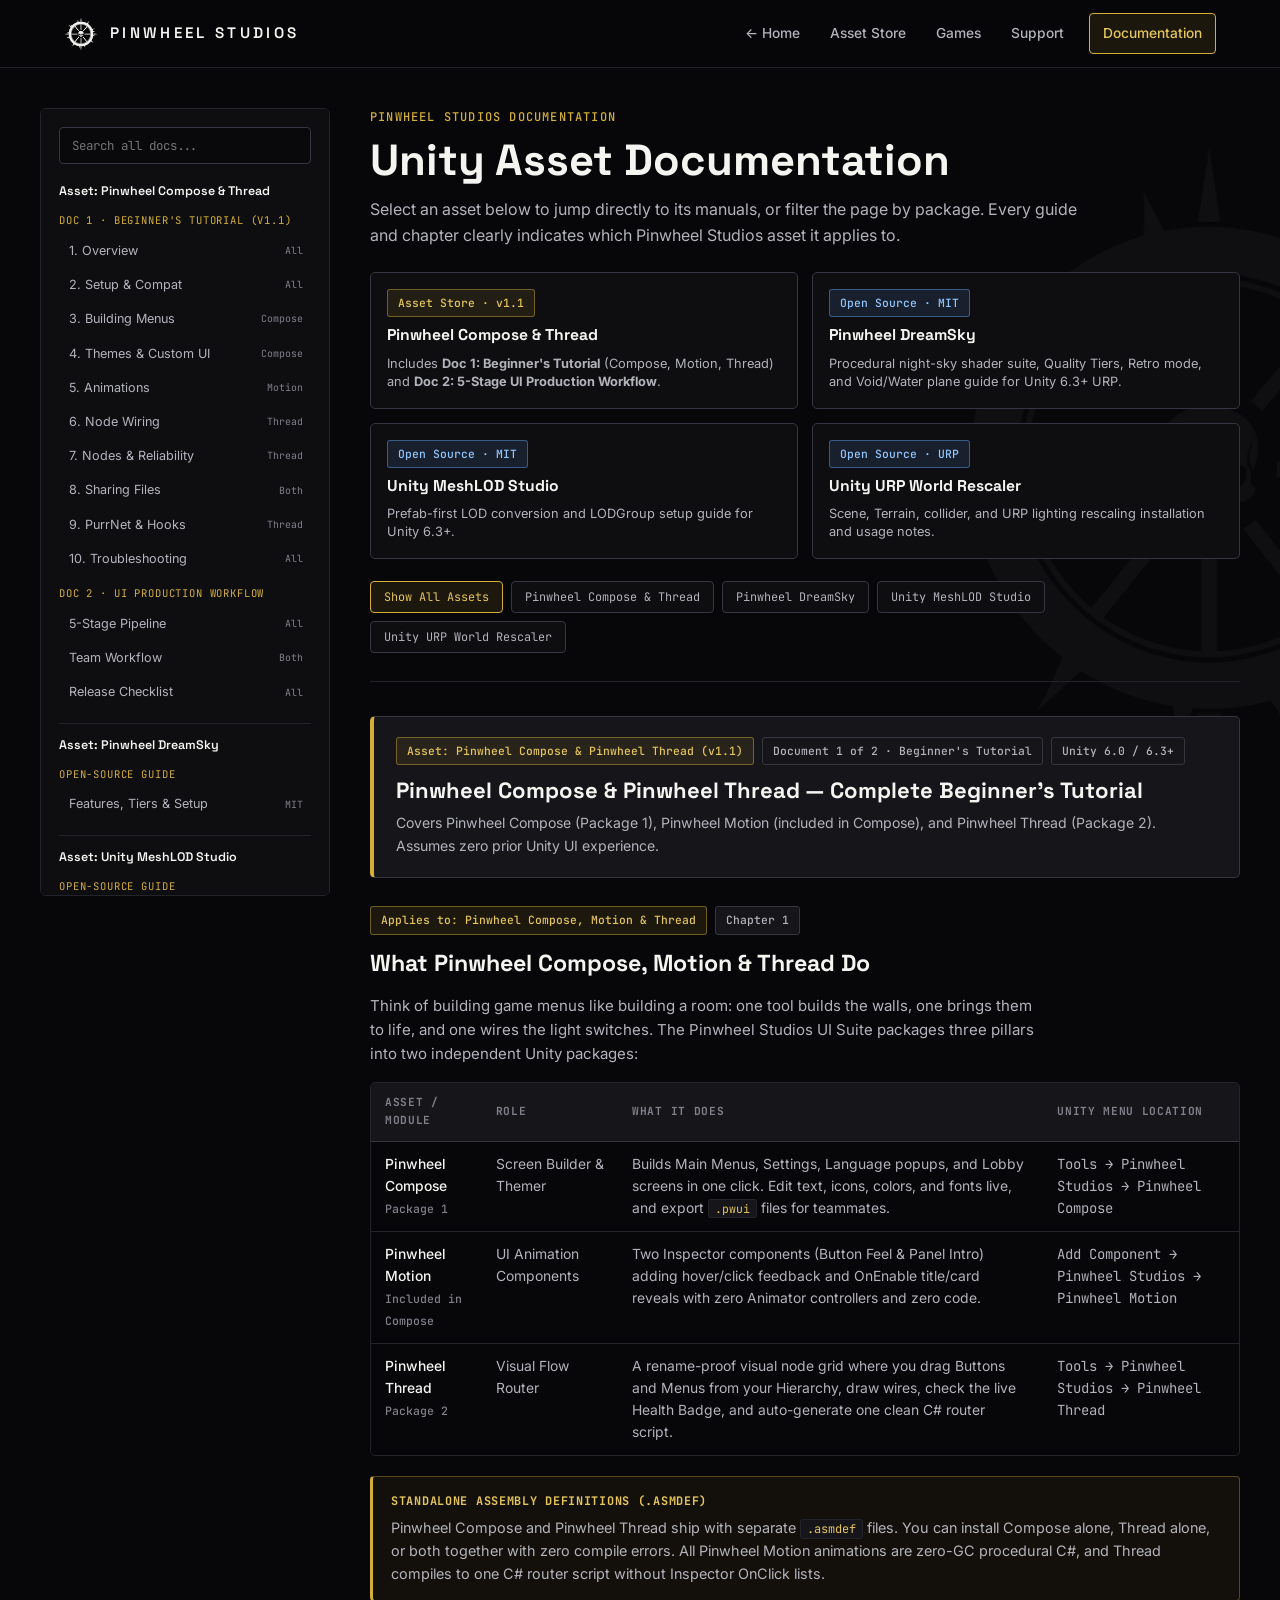
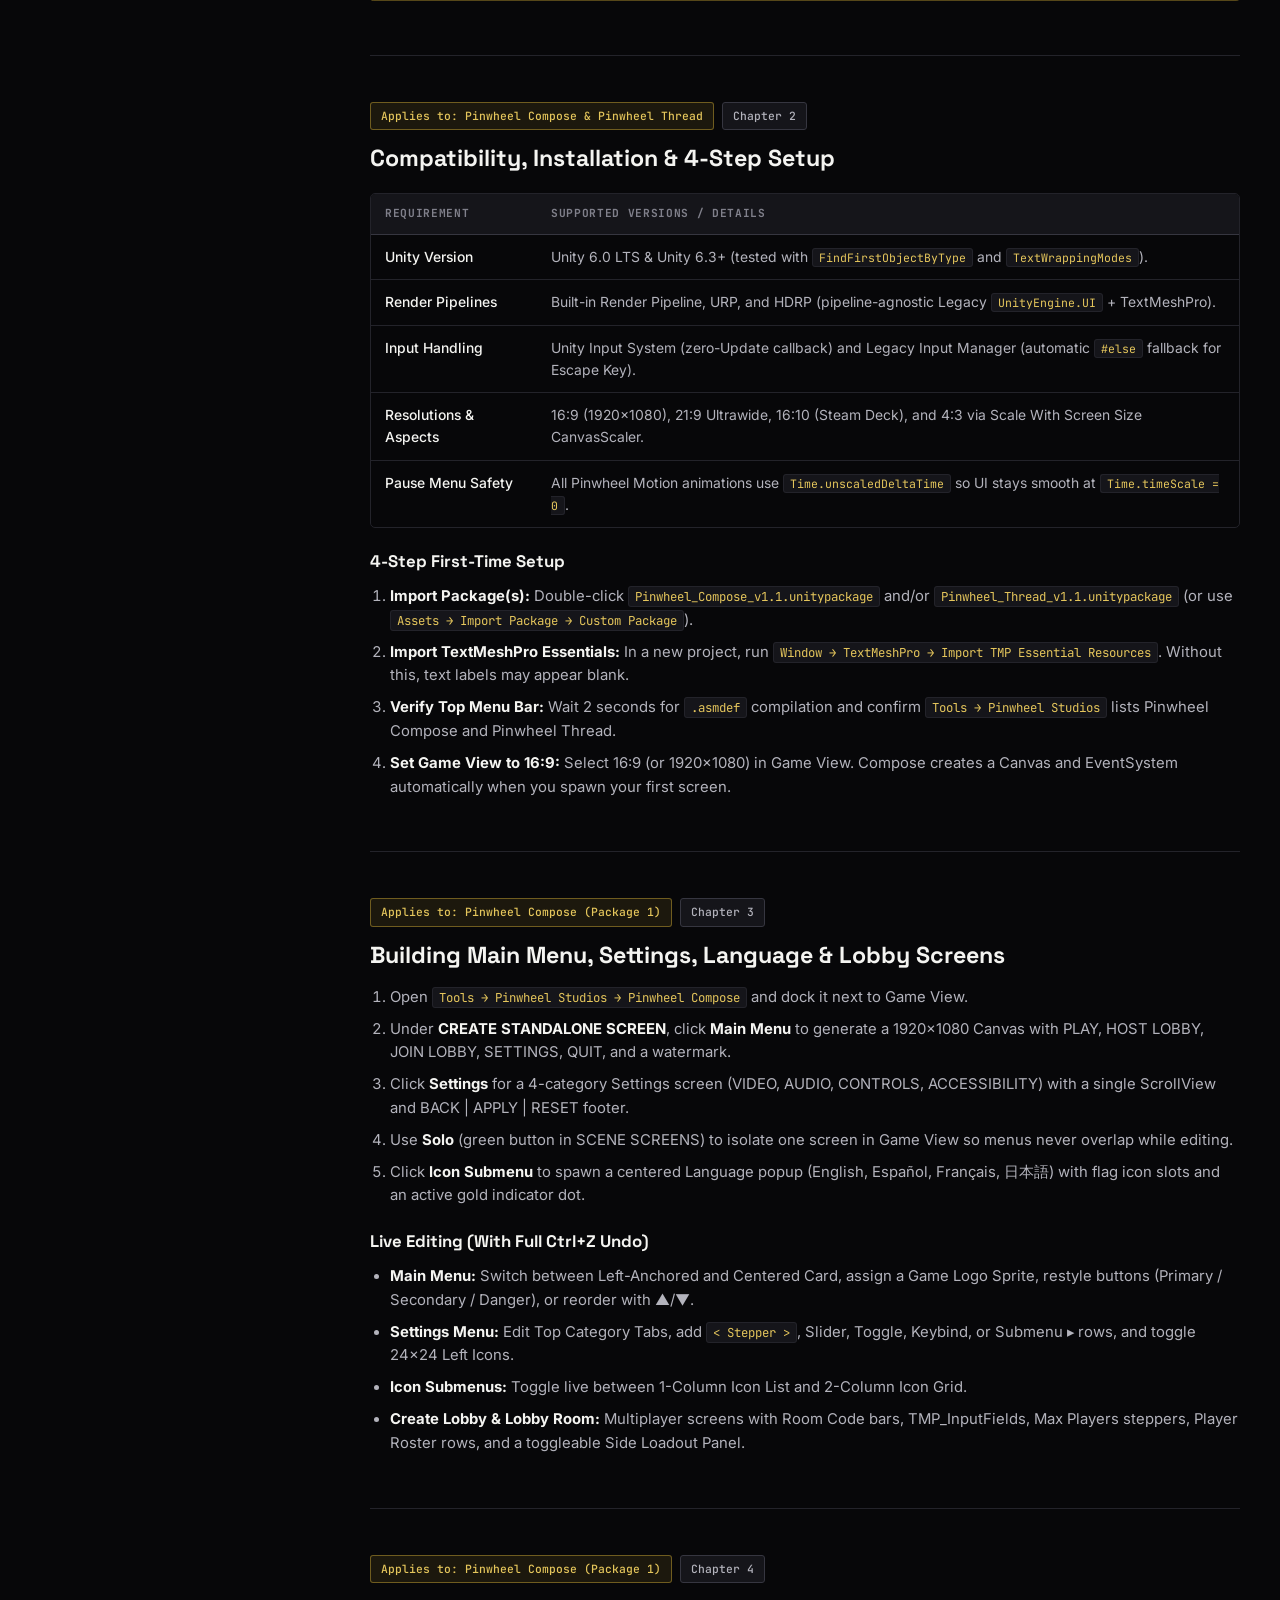
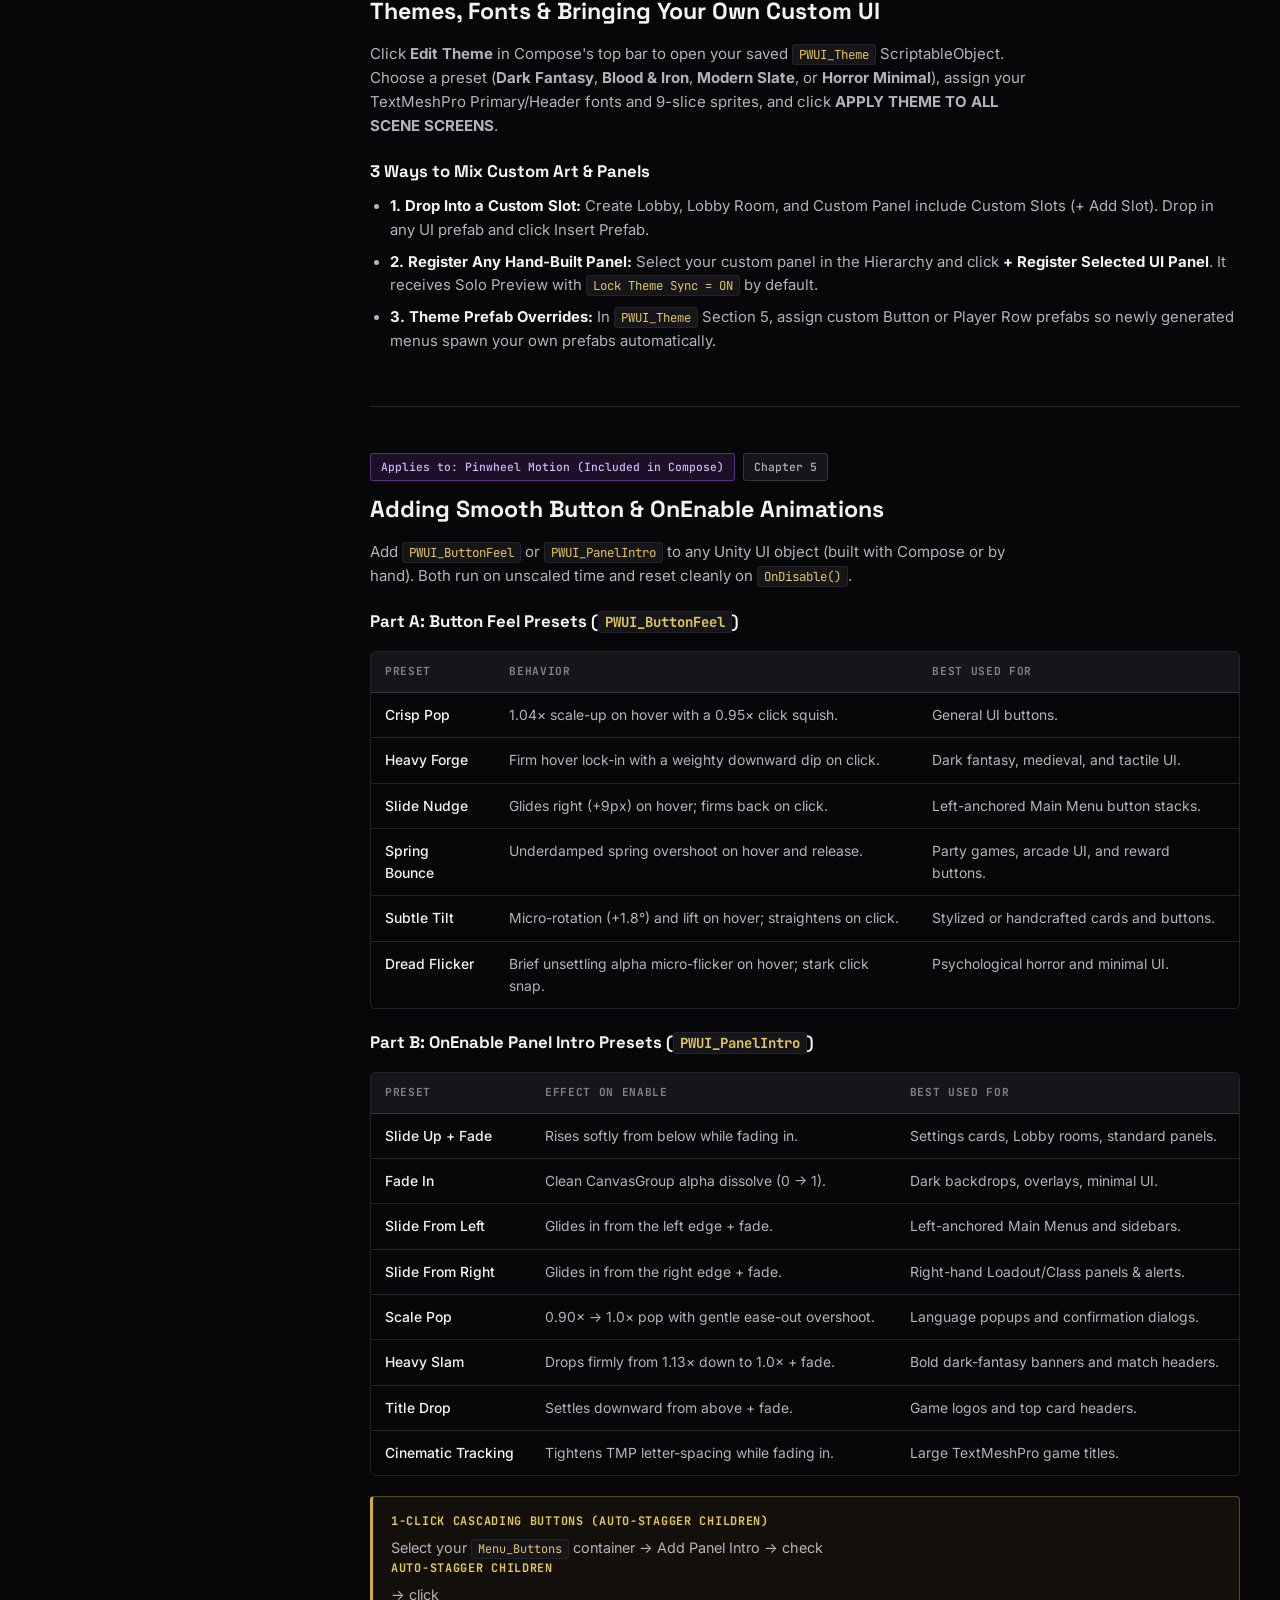
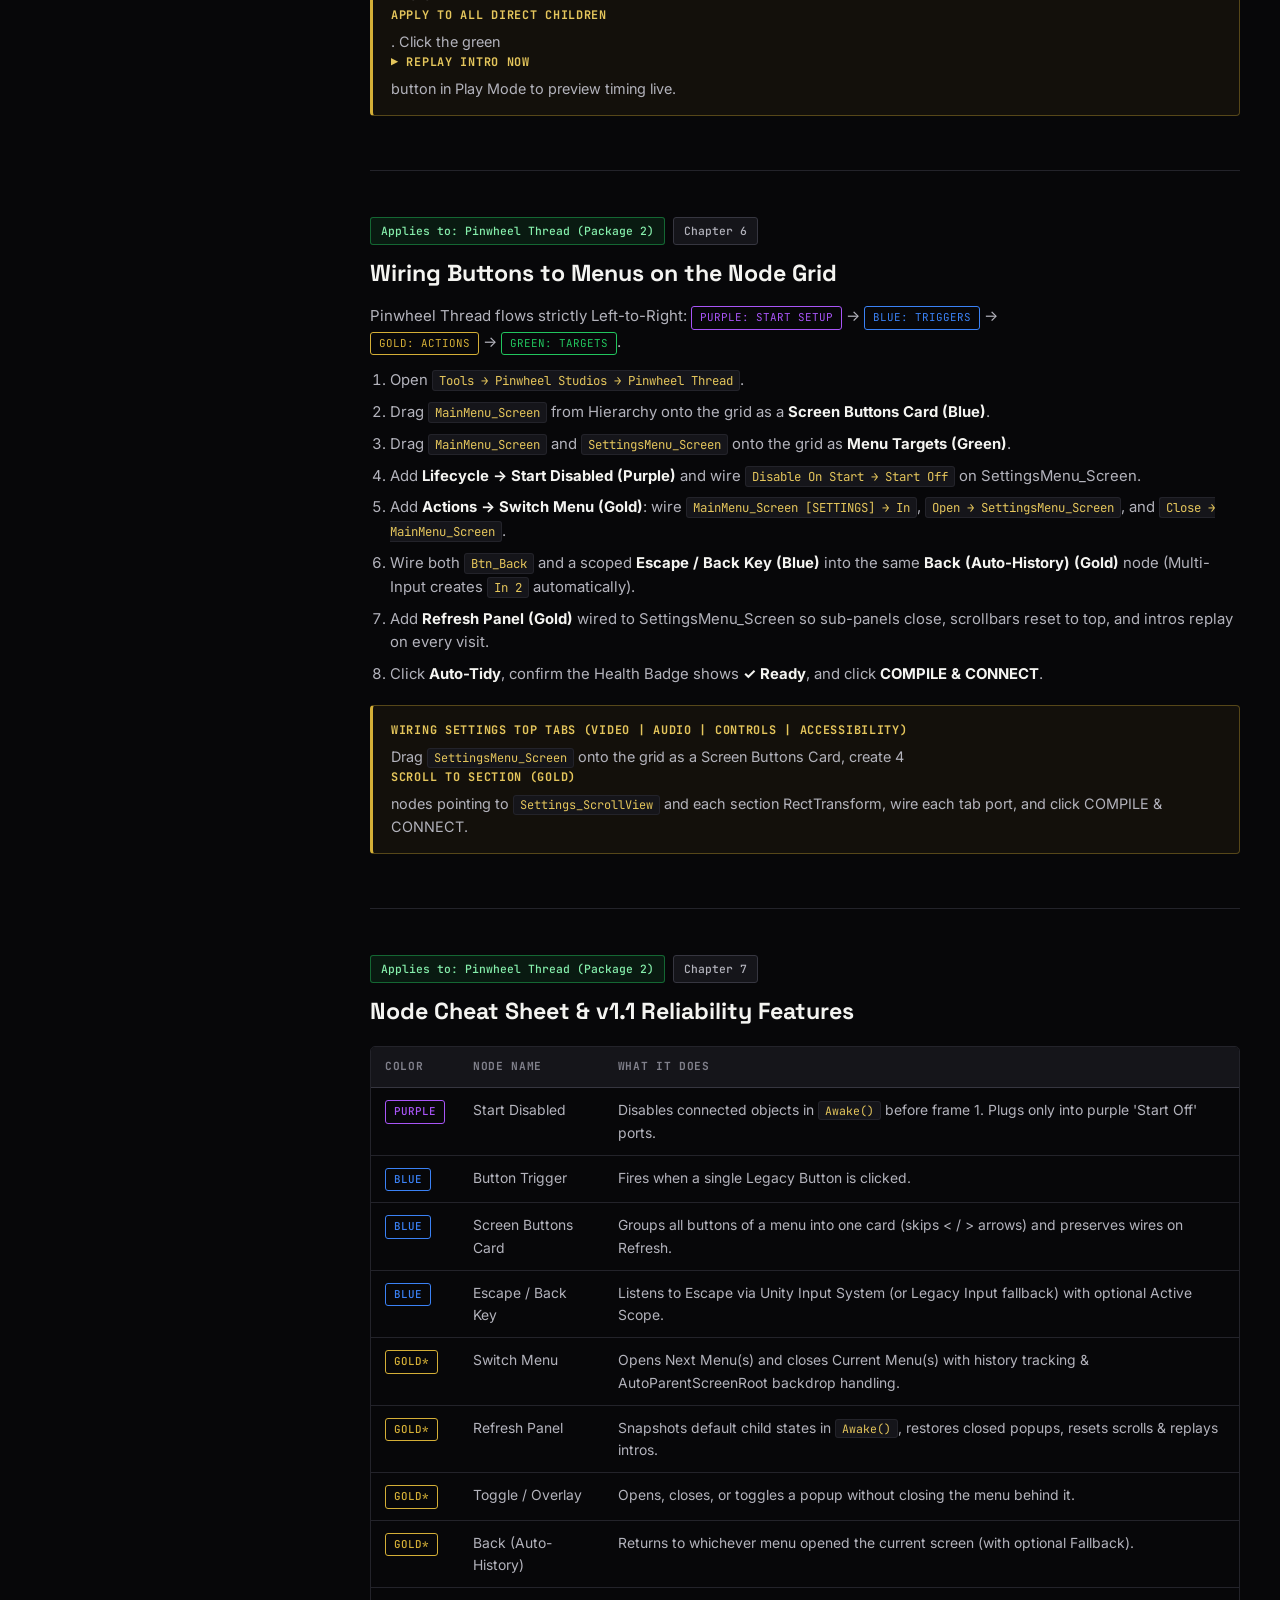
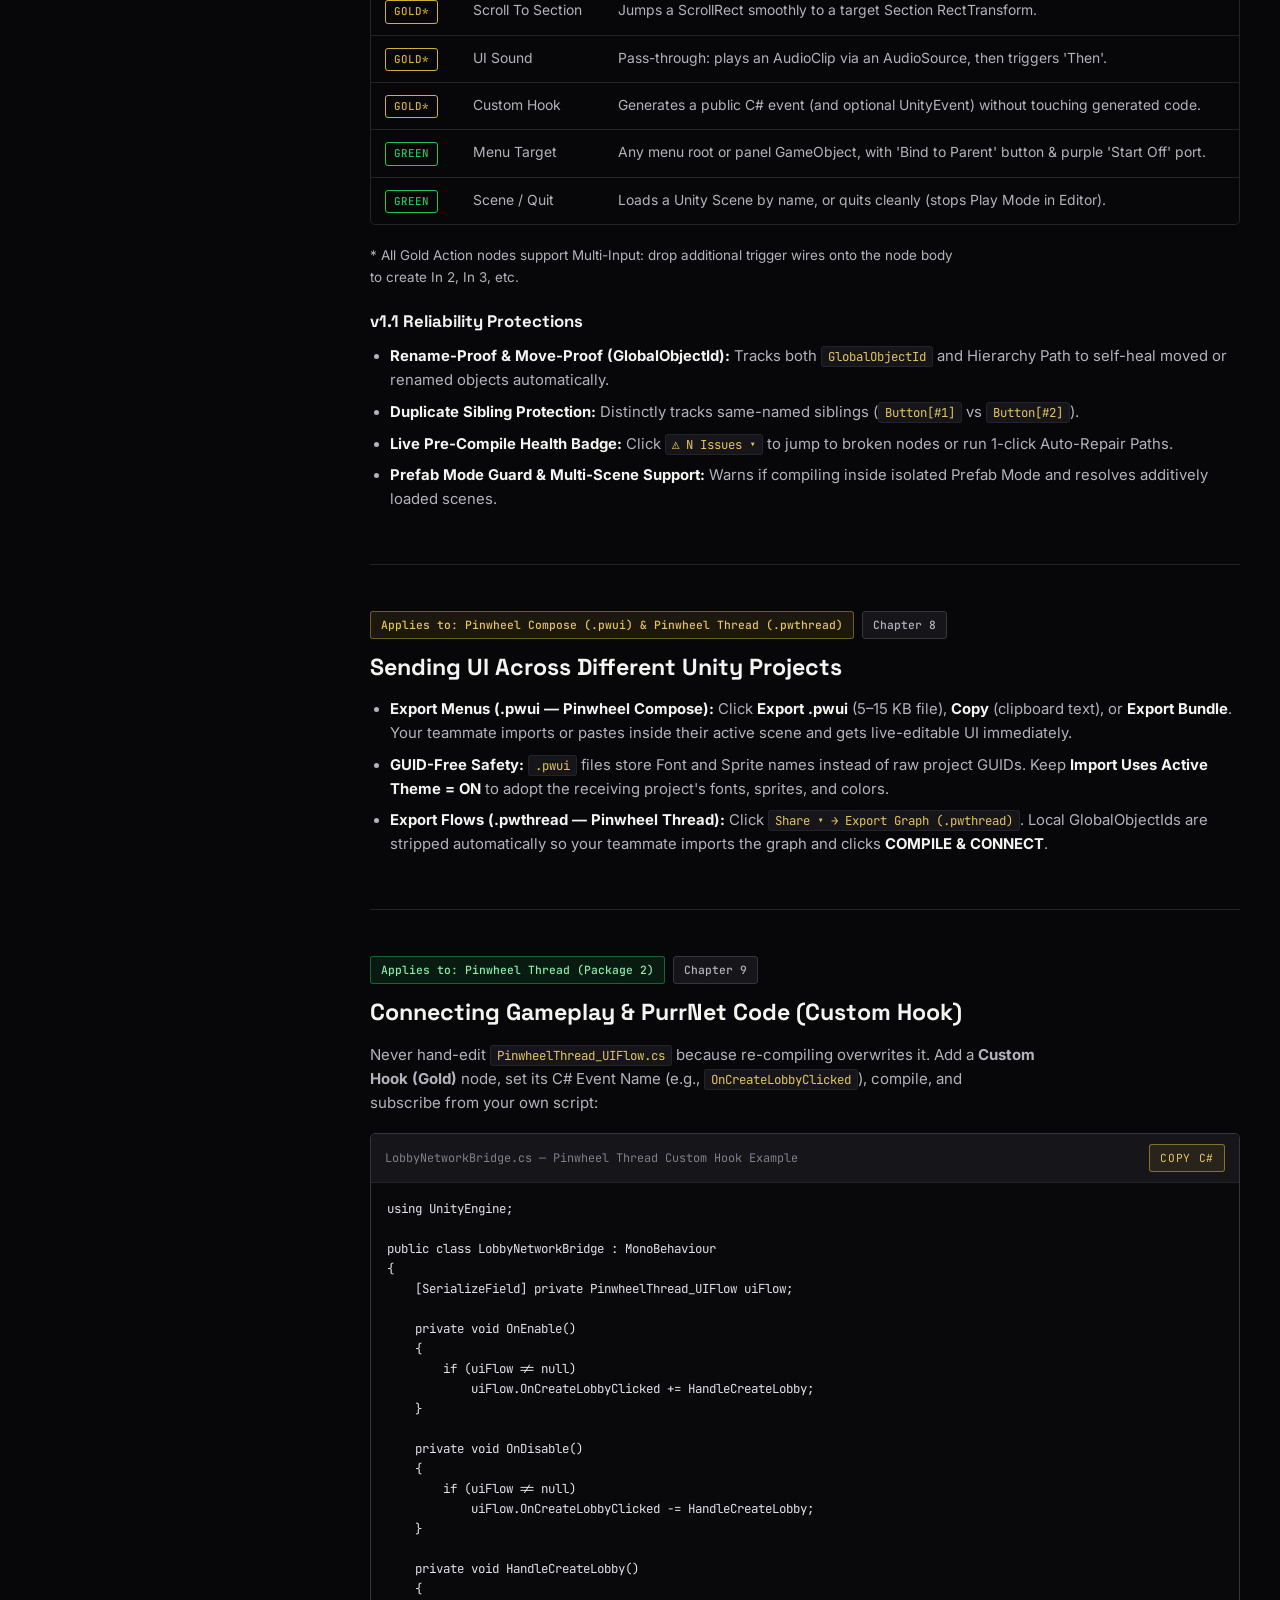
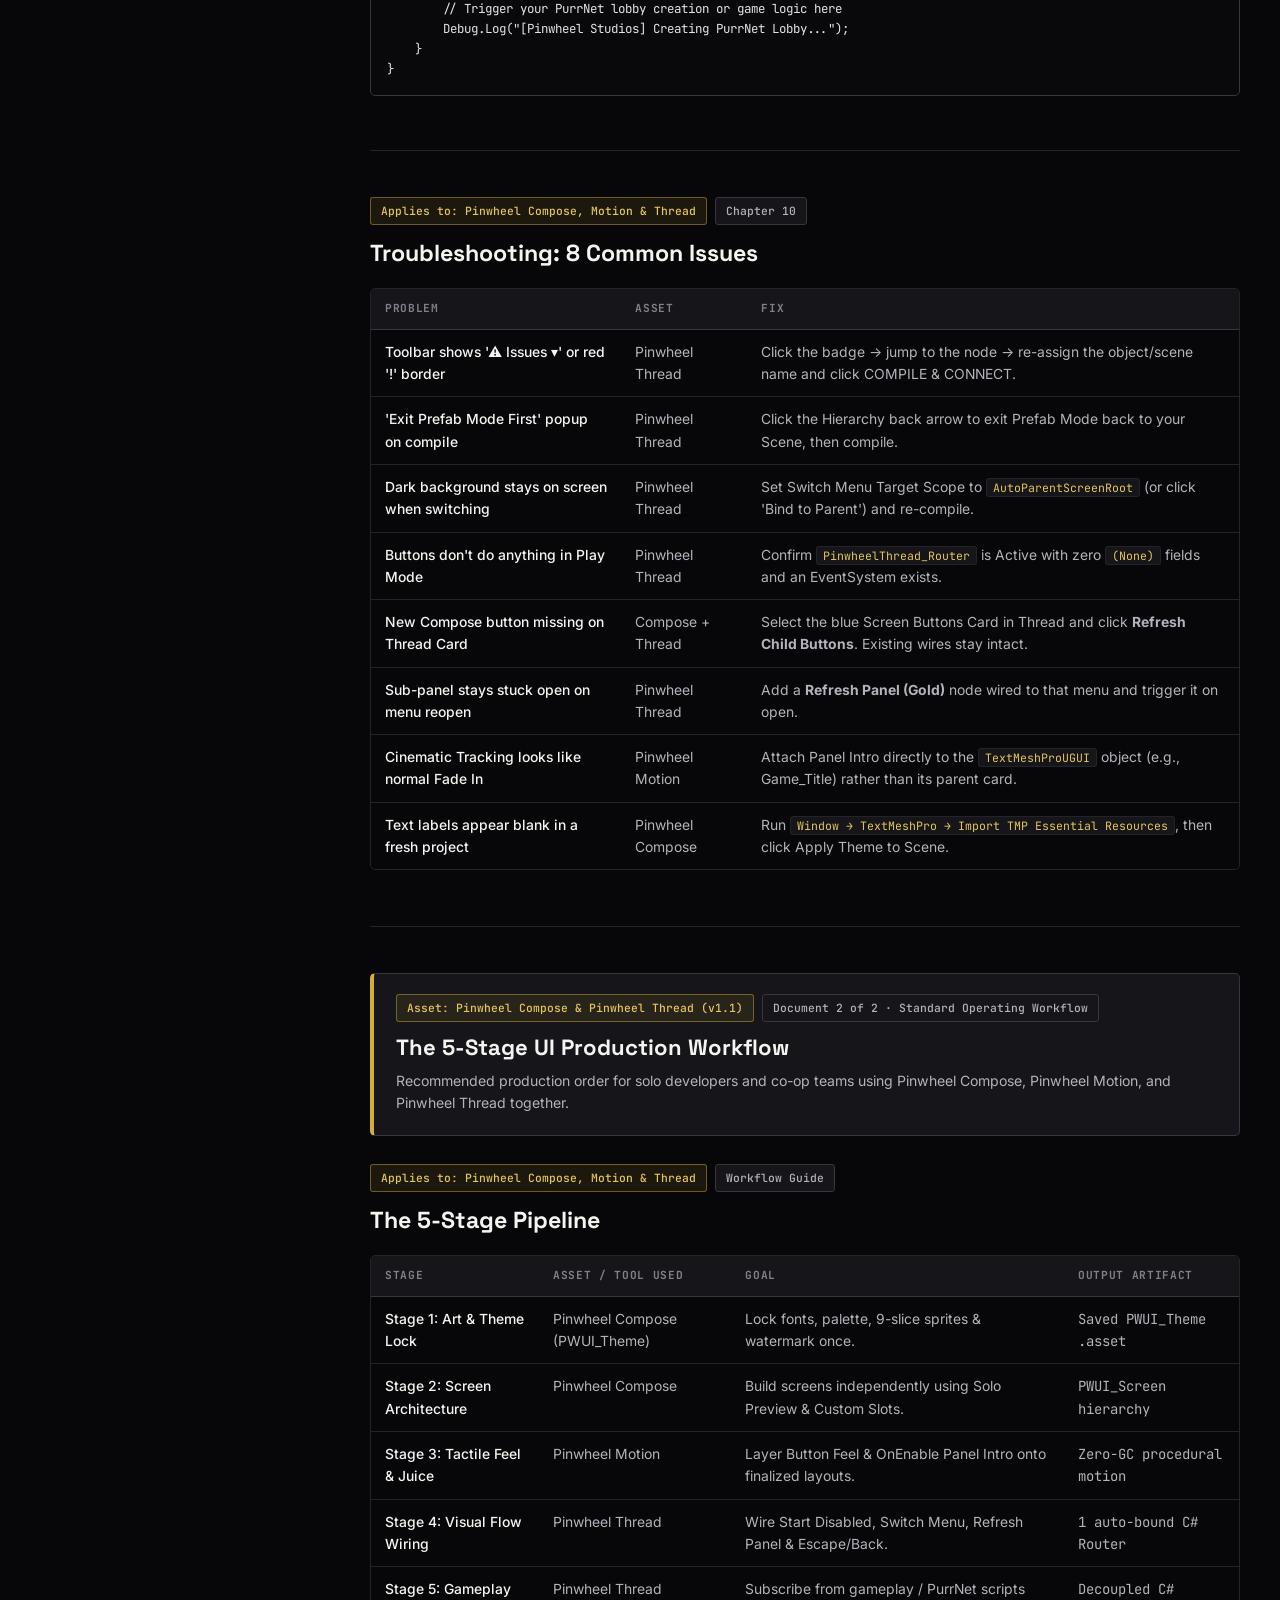
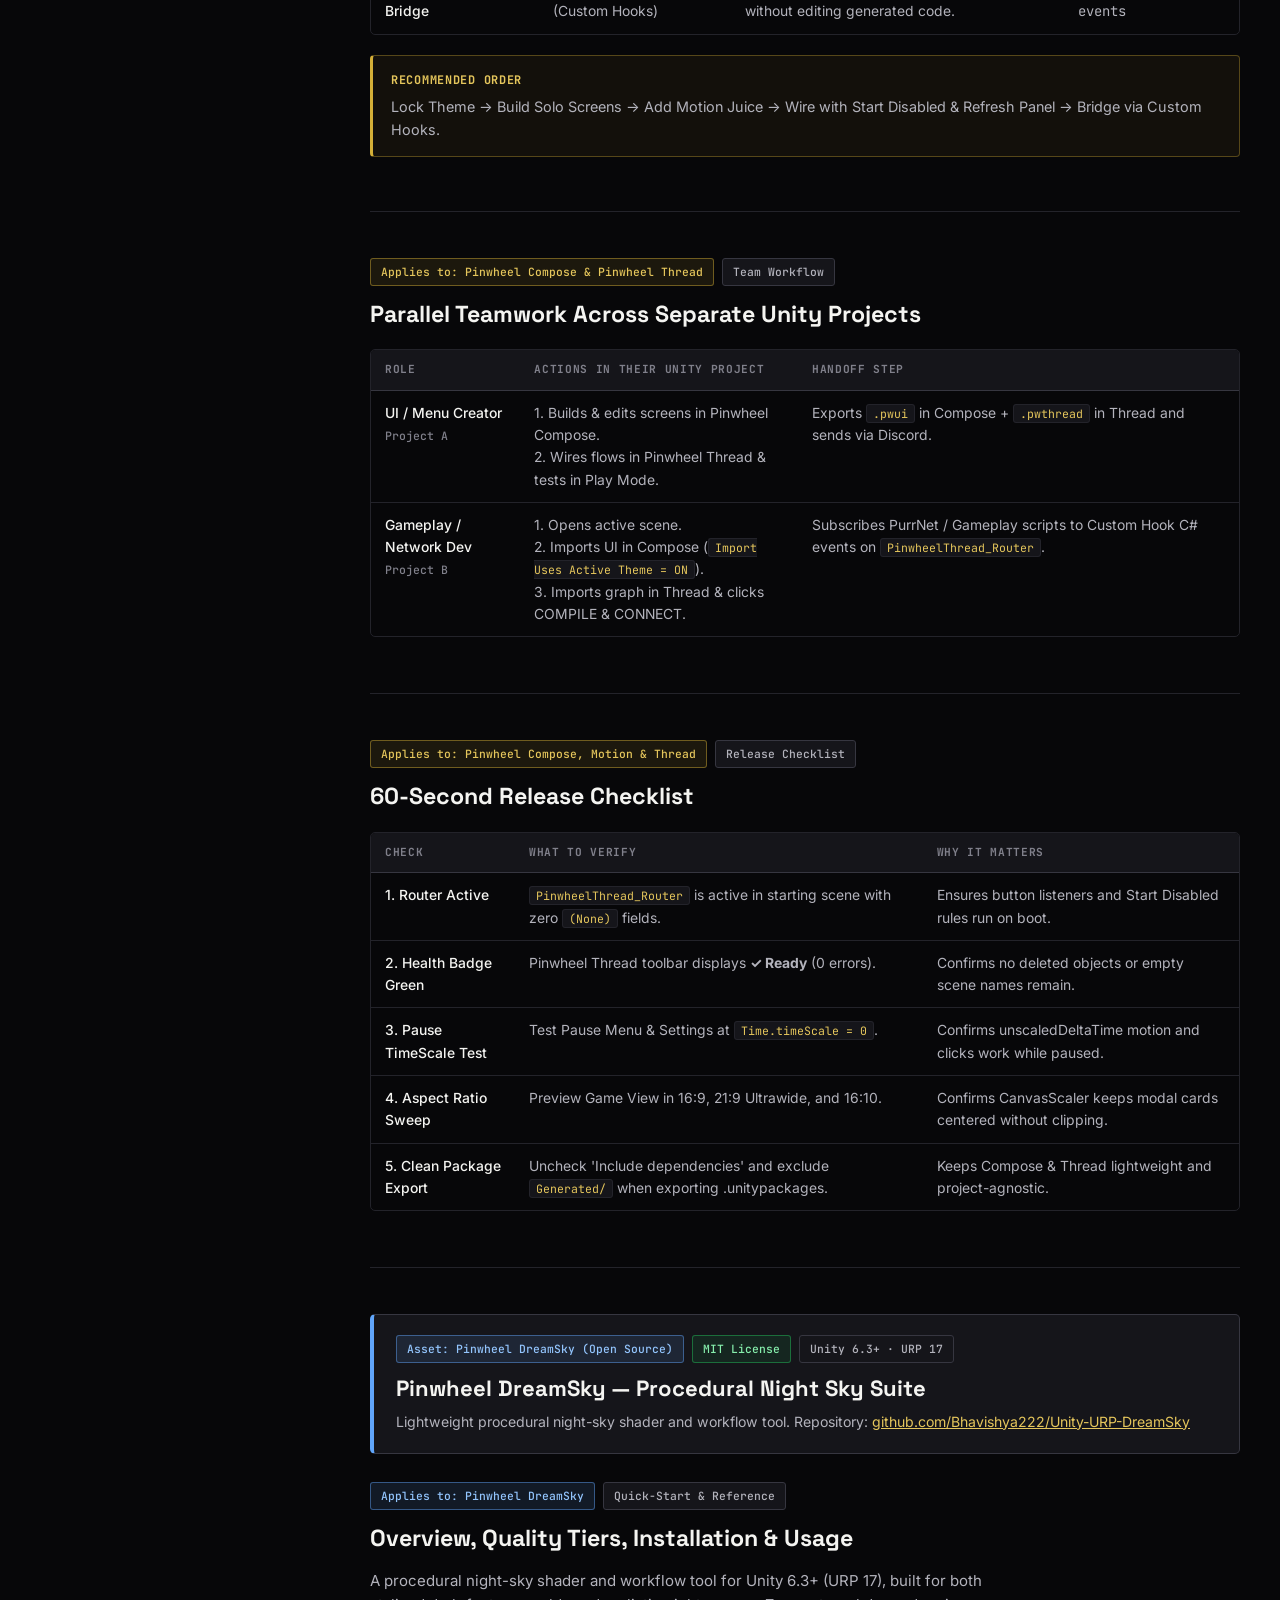
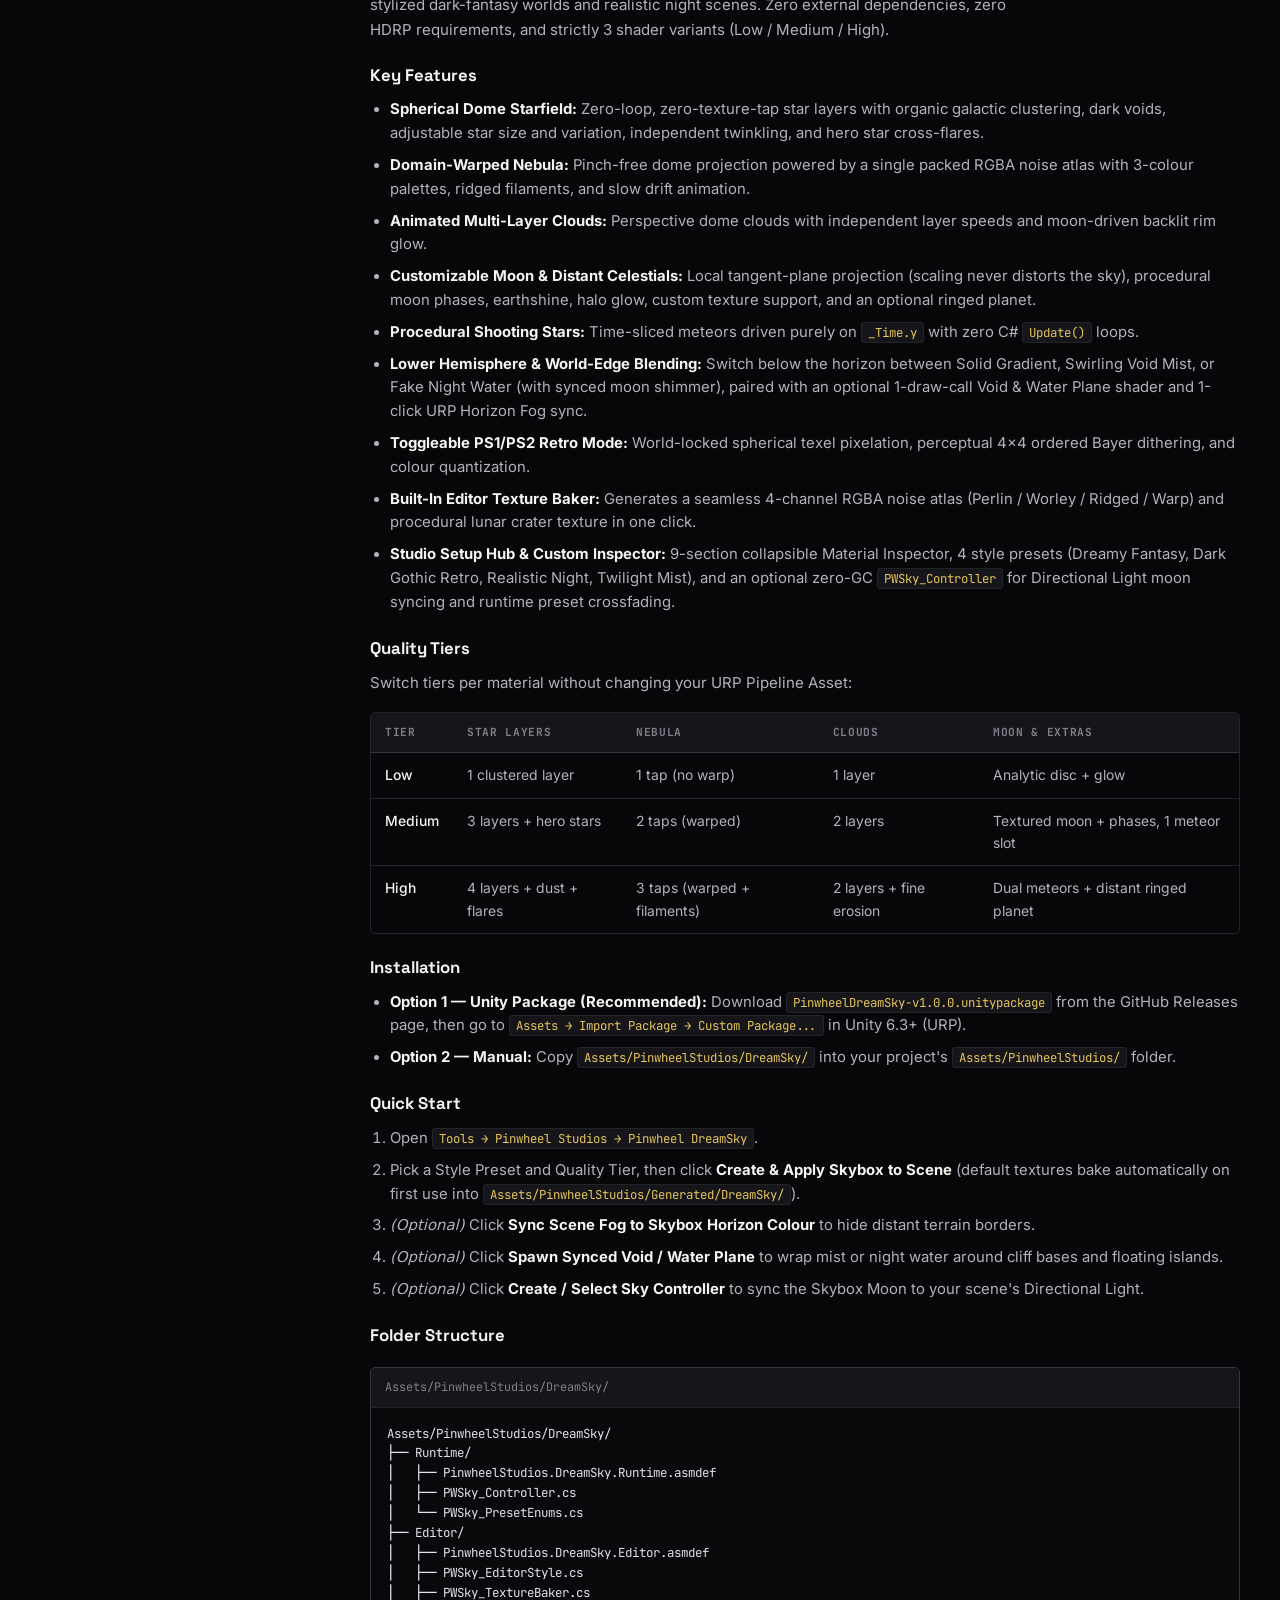
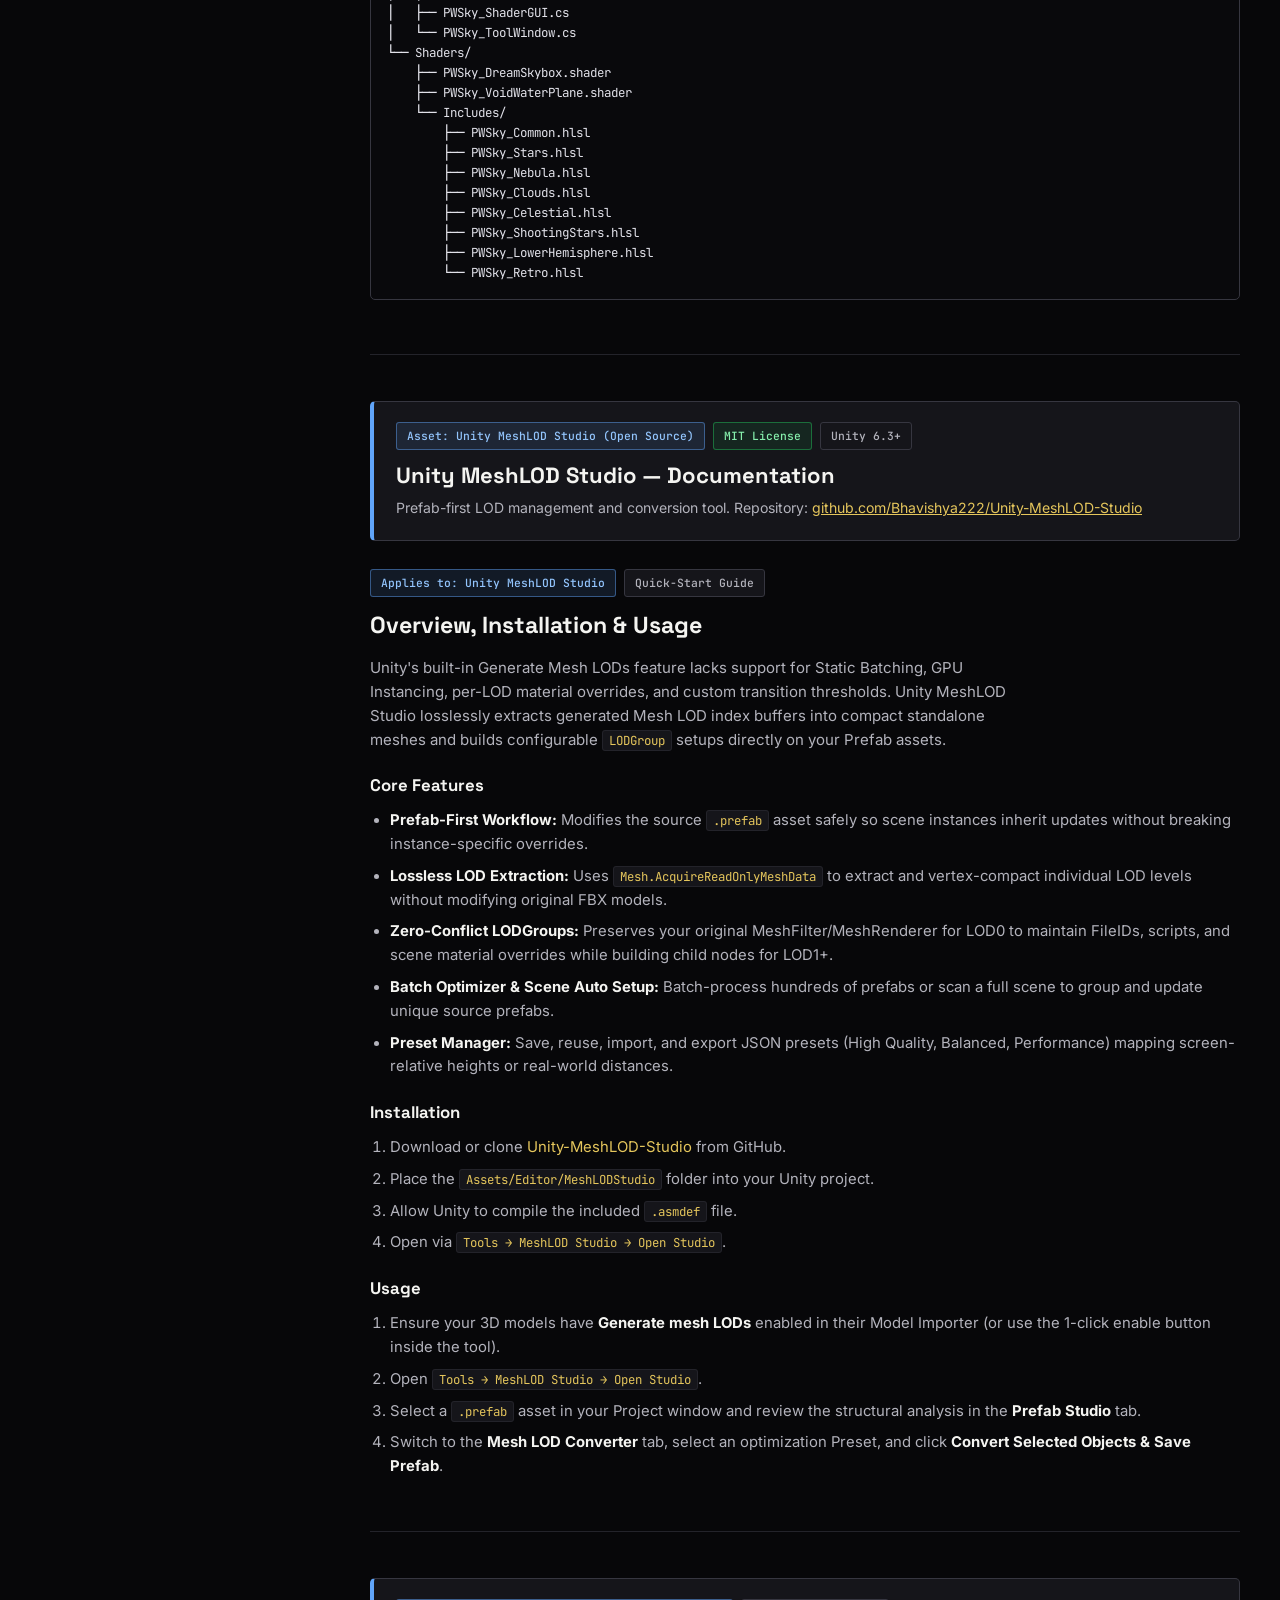
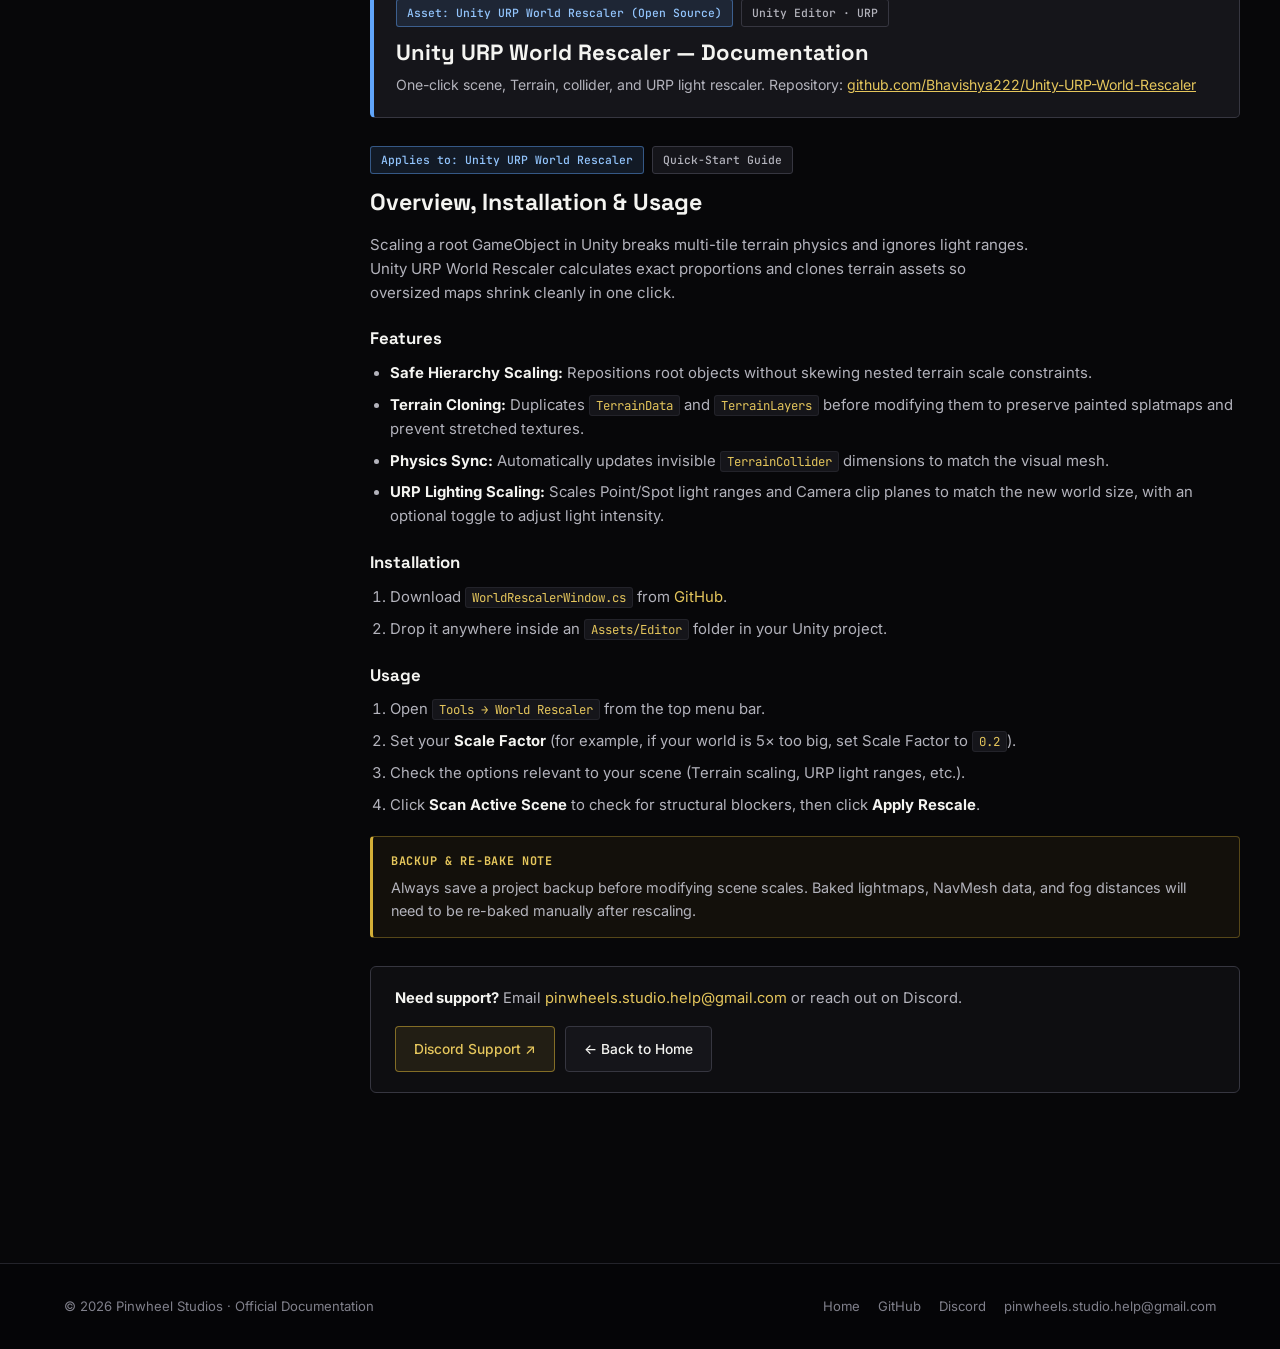
==== commit 89843318: "Update docs.html" ====
--- a/docs.html
+++ b/docs.html
@@ -4,12 +4,17 @@
   <meta charset="UTF-8" />
   <meta name="viewport" content="width=device-width, initial-scale=1.0" />
   <title>Documentation — Pinwheel Studios Unity Tools</title>
-  <meta name="description" content="Official Unity documentation for Pinwheel Compose, Pinwheel Motion, Pinwheel Thread (v1.1), Unity MeshLOD Studio, and Unity URP World Rescaler by Pinwheel Studios." />
+  <meta name="description" content="Official Unity documentation for Pinwheel Compose, Pinwheel Motion, Pinwheel Thread (v1.1), Pinwheel DreamSky, Unity MeshLOD Studio, and Unity URP World Rescaler by Pinwheel Studios." />
   <link rel="icon" type="image/png" href="assets/favicon.png" />
   <link rel="preconnect" href="https://fonts.googleapis.com" />
   <link rel="preconnect" href="https://fonts.gstatic.com" crossorigin />
   <link href="https://fonts.googleapis.com/css2?family=Inter:wght@400;500;600&family=JetBrains+Mono:wght@400;500;600&family=Space+Grotesk:wght@500;600;700&display=swap" rel="stylesheet" />
   <link rel="stylesheet" href="styles.css" />
+  <style>
+    @media (min-width: 1021px) {
+      .asset-directory { grid-template-columns: repeat(2, 1fr); }
+    }
+  </style>
 </head>
 <body>
   <img src="assets/pinwheel-mark.png" alt="" aria-hidden="true" class="bg-pinwheel" />
@@ -65,7 +70,16 @@
           </ul>
         </div>
 
-        <!-- ASSET 2: UNITY MESHLOD STUDIO -->
+        <!-- ASSET 2: PINWHEEL DREAMSKY -->
+        <div class="toc-asset-block">
+          <div class="toc-asset-title">Asset: Pinwheel DreamSky</div>
+          <div class="toc-group-label">Open-Source Guide</div>
+          <ul class="toc-list">
+            <li><a href="#dreamsky-docs"><span>Features, Tiers &amp; Setup</span><span class="toc-pill">MIT</span></a></li>
+          </ul>
+        </div>
+
+        <!-- ASSET 3: UNITY MESHLOD STUDIO -->
         <div class="toc-asset-block">
           <div class="toc-asset-title">Asset: Unity MeshLOD Studio</div>
           <div class="toc-group-label">Open-Source Guide</div>
@@ -74,7 +88,7 @@
           </ul>
         </div>
 
-        <!-- ASSET 3: UNITY URP WORLD RESCALER -->
+        <!-- ASSET 4: UNITY URP WORLD RESCALER -->
         <div class="toc-asset-block">
           <div class="toc-asset-title">Asset: Unity URP World Rescaler</div>
           <div class="toc-group-label">Open-Source Guide</div>
@@ -99,6 +113,11 @@
               <span class="tag tag-gold" style="align-self:flex-start;">Asset Store · v1.1</span>
               <h3>Pinwheel Compose &amp; Thread</h3>
               <p>Includes <strong>Doc 1: Beginner's Tutorial</strong> (Compose, Motion, Thread) and <strong>Doc 2: 5-Stage UI Production Workflow</strong>.</p>
+            </a>
+            <a href="#dreamsky-docs" class="asset-dir-card">
+              <span class="tag tag-blue" style="align-self:flex-start;">Open Source · MIT</span>
+              <h3>Pinwheel DreamSky</h3>
+              <p>Procedural night-sky shader suite, Quality Tiers, Retro mode, and Void/Water plane guide for Unity 6.3+ URP.</p>
             </a>
             <a href="#meshlod-docs" class="asset-dir-card">
               <span class="tag tag-blue" style="align-self:flex-start;">Open Source · MIT</span>
@@ -116,6 +135,7 @@
           <div class="asset-filter-bar" role="group" aria-label="Filter Documentation by Asset">
             <button type="button" class="filter-btn active" data-filter="all">Show All Assets</button>
             <button type="button" class="filter-btn" data-filter="suite">Pinwheel Compose &amp; Thread</button>
+            <button type="button" class="filter-btn" data-filter="dreamsky">Pinwheel DreamSky</button>
             <button type="button" class="filter-btn" data-filter="meshlod">Unity MeshLOD Studio</button>
             <button type="button" class="filter-btn" data-filter="rescaler">Unity URP World Rescaler</button>
           </div>
@@ -523,7 +543,104 @@
         </section>
 
         <!-- ================================================================
-             ASSET 2: UNITY MESHLOD STUDIO (OPEN SOURCE)
+             ASSET 2: PINWHEEL DREAMSKY (OPEN SOURCE)
+             ================================================================ -->
+        <div id="dreamsky-docs" class="doc-group-banner oss-banner" data-asset="dreamsky">
+          <div class="doc-group-meta">
+            <span class="tag tag-blue">Asset: Pinwheel DreamSky (Open Source)</span>
+            <span class="tag tag-green">MIT License</span>
+            <span class="tag">Unity 6.3+ · URP 17</span>
+          </div>
+          <h2>Pinwheel DreamSky — Procedural Night Sky Suite</h2>
+          <p>Lightweight procedural night-sky shader and workflow tool. Repository: <a href="https://github.com/Bhavishya222/Unity-URP-DreamSky" target="_blank" rel="noopener noreferrer" style="color:var(--gold-bright);text-decoration:underline;">github.com/Bhavishya222/Unity-URP-DreamSky</a></p>
+        </div>
+
+        <section id="dreamsky-guide" class="docs-chapter" data-asset="dreamsky">
+          <div class="chapter-top-meta">
+            <span class="tag tag-blue">Applies to: Pinwheel DreamSky</span>
+            <span class="tag">Quick-Start &amp; Reference</span>
+          </div>
+          <h2>Overview, Quality Tiers, Installation &amp; Usage</h2>
+          <p>
+            A procedural night-sky shader and workflow tool for Unity 6.3+ (URP 17), built for both stylized dark-fantasy worlds and realistic night scenes. Zero external dependencies, zero HDRP requirements, and strictly 3 shader variants (Low / Medium / High).
+          </p>
+
+          <h3>Key Features</h3>
+          <ul>
+            <li><strong>Spherical Dome Starfield:</strong> Zero-loop, zero-texture-tap star layers with organic galactic clustering, dark voids, adjustable star size and variation, independent twinkling, and hero star cross-flares.</li>
+            <li><strong>Domain-Warped Nebula:</strong> Pinch-free dome projection powered by a single packed RGBA noise atlas with 3-colour palettes, ridged filaments, and slow drift animation.</li>
+            <li><strong>Animated Multi-Layer Clouds:</strong> Perspective dome clouds with independent layer speeds and moon-driven backlit rim glow.</li>
+            <li><strong>Customizable Moon &amp; Distant Celestials:</strong> Local tangent-plane projection (scaling never distorts the sky), procedural moon phases, earthshine, halo glow, custom texture support, and an optional ringed planet.</li>
+            <li><strong>Procedural Shooting Stars:</strong> Time-sliced meteors driven purely on <span class="inline-code">_Time.y</span> with zero C# <span class="inline-code">Update()</span> loops.</li>
+            <li><strong>Lower Hemisphere &amp; World-Edge Blending:</strong> Switch below the horizon between Solid Gradient, Swirling Void Mist, or Fake Night Water (with synced moon shimmer), paired with an optional 1-draw-call Void &amp; Water Plane shader and 1-click URP Horizon Fog sync.</li>
+            <li><strong>Toggleable PS1/PS2 Retro Mode:</strong> World-locked spherical texel pixelation, perceptual 4×4 ordered Bayer dithering, and colour quantization.</li>
+            <li><strong>Built-In Editor Texture Baker:</strong> Generates a seamless 4-channel RGBA noise atlas (Perlin / Worley / Ridged / Warp) and procedural lunar crater texture in one click.</li>
+            <li><strong>Studio Setup Hub &amp; Custom Inspector:</strong> 9-section collapsible Material Inspector, 4 style presets (Dreamy Fantasy, Dark Gothic Retro, Realistic Night, Twilight Mist), and an optional zero-GC <span class="inline-code">PWSky_Controller</span> for Directional Light moon syncing and runtime preset crossfading.</li>
+          </ul>
+
+          <h3>Quality Tiers</h3>
+          <p>Switch tiers per material without changing your URP Pipeline Asset:</p>
+          <div class="doc-table-wrap">
+            <table class="doc-table">
+              <thead>
+                <tr><th>Tier</th><th>Star Layers</th><th>Nebula</th><th>Clouds</th><th>Moon &amp; Extras</th></tr>
+              </thead>
+              <tbody>
+                <tr><td>Low</td><td>1 clustered layer</td><td>1 tap (no warp)</td><td>1 layer</td><td>Analytic disc + glow</td></tr>
+                <tr><td>Medium</td><td>3 layers + hero stars</td><td>2 taps (warped)</td><td>2 layers</td><td>Textured moon + phases, 1 meteor slot</td></tr>
+                <tr><td>High</td><td>4 layers + dust + flares</td><td>3 taps (warped + filaments)</td><td>2 layers + fine erosion</td><td>Dual meteors + distant ringed planet</td></tr>
+              </tbody>
+            </table>
+          </div>
+
+          <h3>Installation</h3>
+          <ul>
+            <li><strong>Option 1 — Unity Package (Recommended):</strong> Download <span class="inline-code">PinwheelDreamSky-v1.0.0.unitypackage</span> from the GitHub Releases page, then go to <span class="inline-code">Assets → Import Package → Custom Package...</span> in Unity 6.3+ (URP).</li>
+            <li><strong>Option 2 — Manual:</strong> Copy <span class="inline-code">Assets/PinwheelStudios/DreamSky/</span> into your project's <span class="inline-code">Assets/PinwheelStudios/</span> folder.</li>
+          </ul>
+
+          <h3>Quick Start</h3>
+          <ol>
+            <li>Open <span class="inline-code">Tools → Pinwheel Studios → Pinwheel DreamSky</span>.</li>
+            <li>Pick a Style Preset and Quality Tier, then click <strong>Create &amp; Apply Skybox to Scene</strong> (default textures bake automatically on first use into <span class="inline-code">Assets/PinwheelStudios/Generated/DreamSky/</span>).</li>
+            <li><em>(Optional)</em> Click <strong>Sync Scene Fog to Skybox Horizon Colour</strong> to hide distant terrain borders.</li>
+            <li><em>(Optional)</em> Click <strong>Spawn Synced Void / Water Plane</strong> to wrap mist or night water around cliff bases and floating islands.</li>
+            <li><em>(Optional)</em> Click <strong>Create / Select Sky Controller</strong> to sync the Skybox Moon to your scene's Directional Light.</li>
+          </ol>
+
+          <h3>Folder Structure</h3>
+          <div class="code-block">
+            <div class="code-head">
+              <span>Assets/PinwheelStudios/DreamSky/</span>
+            </div>
+            <pre>Assets/PinwheelStudios/DreamSky/
+├── Runtime/
+│   ├── PinwheelStudios.DreamSky.Runtime.asmdef
+│   ├── PWSky_Controller.cs
+│   └── PWSky_PresetEnums.cs
+├── Editor/
+│   ├── PinwheelStudios.DreamSky.Editor.asmdef
+│   ├── PWSky_EditorStyle.cs
+│   ├── PWSky_TextureBaker.cs
+│   ├── PWSky_ShaderGUI.cs
+│   └── PWSky_ToolWindow.cs
+└── Shaders/
+    ├── PWSky_DreamSkybox.shader
+    ├── PWSky_VoidWaterPlane.shader
+    └── Includes/
+        ├── PWSky_Common.hlsl
+        ├── PWSky_Stars.hlsl
+        ├── PWSky_Nebula.hlsl
+        ├── PWSky_Clouds.hlsl
+        ├── PWSky_Celestial.hlsl
+        ├── PWSky_ShootingStars.hlsl
+        ├── PWSky_LowerHemisphere.hlsl
+        └── PWSky_Retro.hlsl</pre>
+          </div>
+        </section>
+
+        <!-- ================================================================
+             ASSET 3: UNITY MESHLOD STUDIO (OPEN SOURCE)
              ================================================================ -->
         <div id="meshlod-docs" class="doc-group-banner oss-banner" data-asset="meshlod">
           <div class="doc-group-meta">
@@ -569,7 +686,7 @@
         </section>
 
         <!-- ================================================================
-             ASSET 3: UNITY URP WORLD RESCALER (OPEN SOURCE)
+             ASSET 4: UNITY URP WORLD RESCALER (OPEN SOURCE)
              ================================================================ -->
         <div id="rescaler-docs" class="doc-group-banner oss-banner" data-asset="rescaler">
           <div class="doc-group-meta">
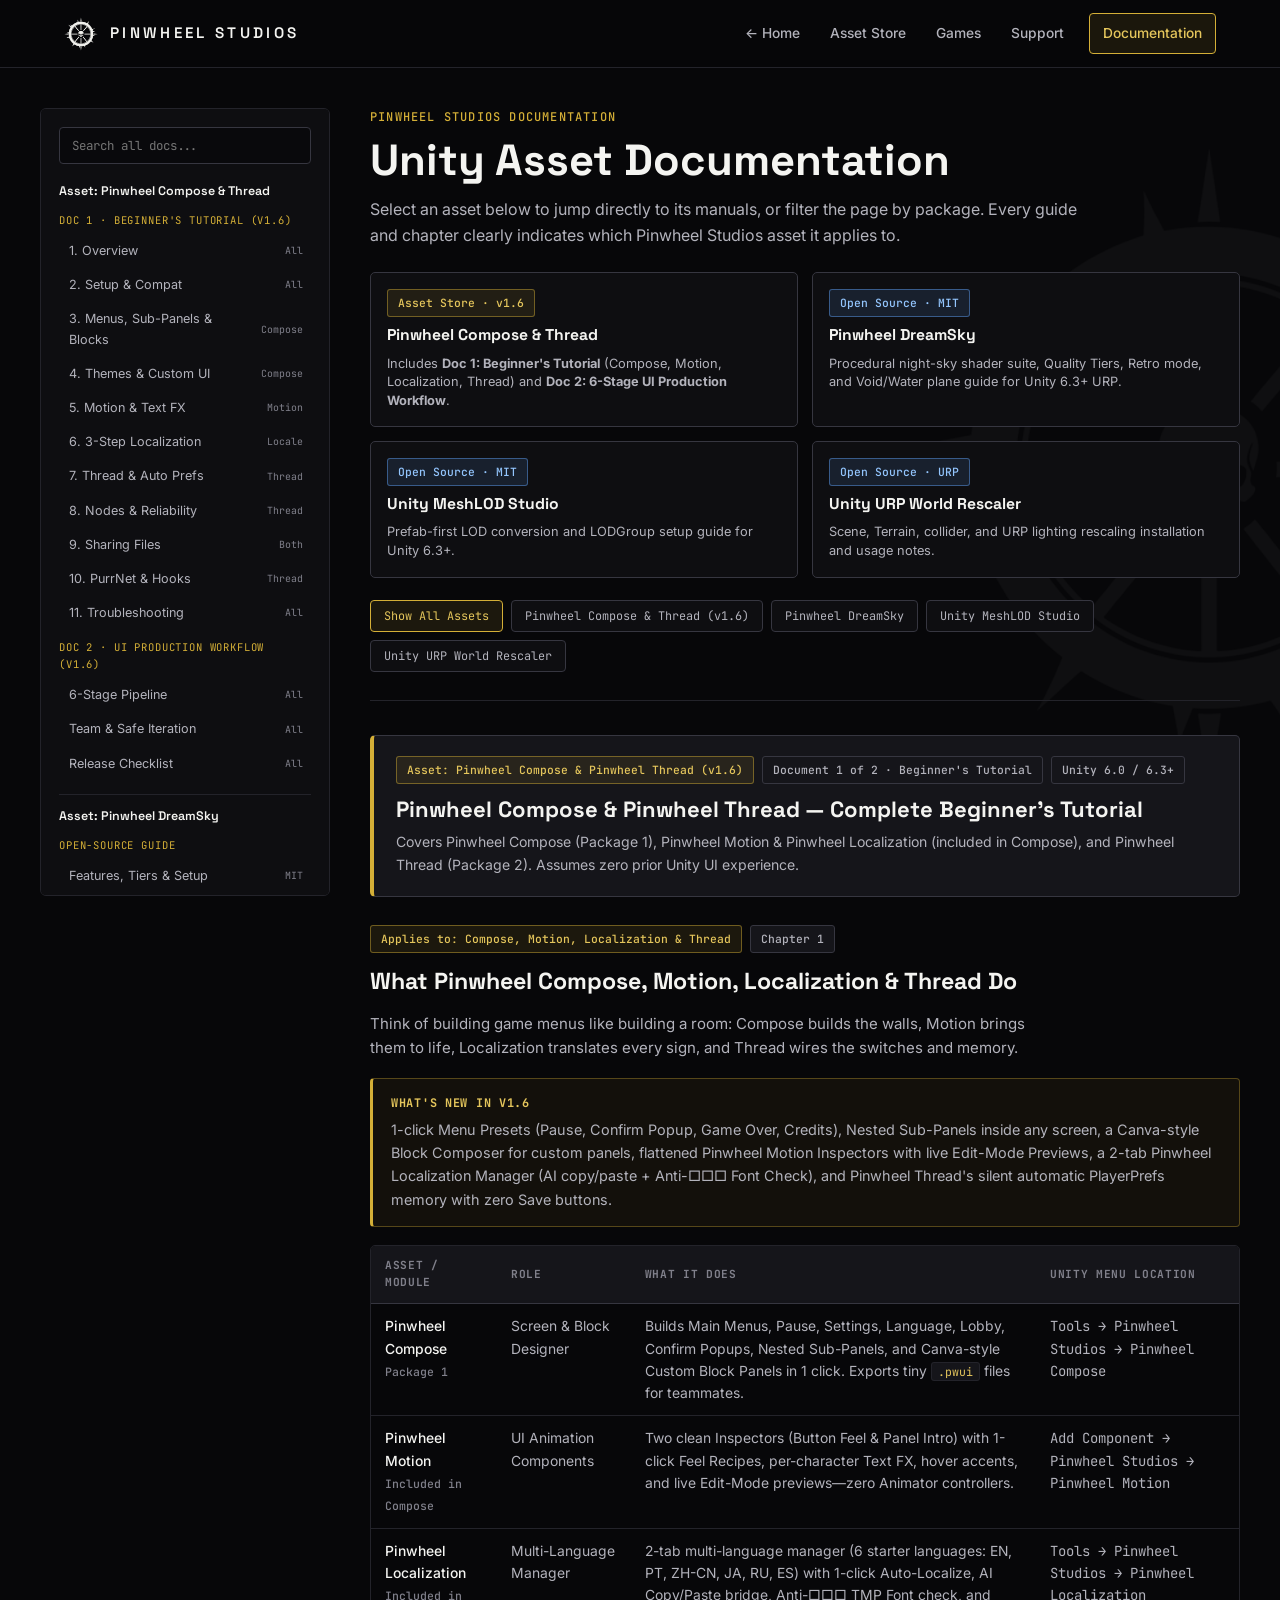
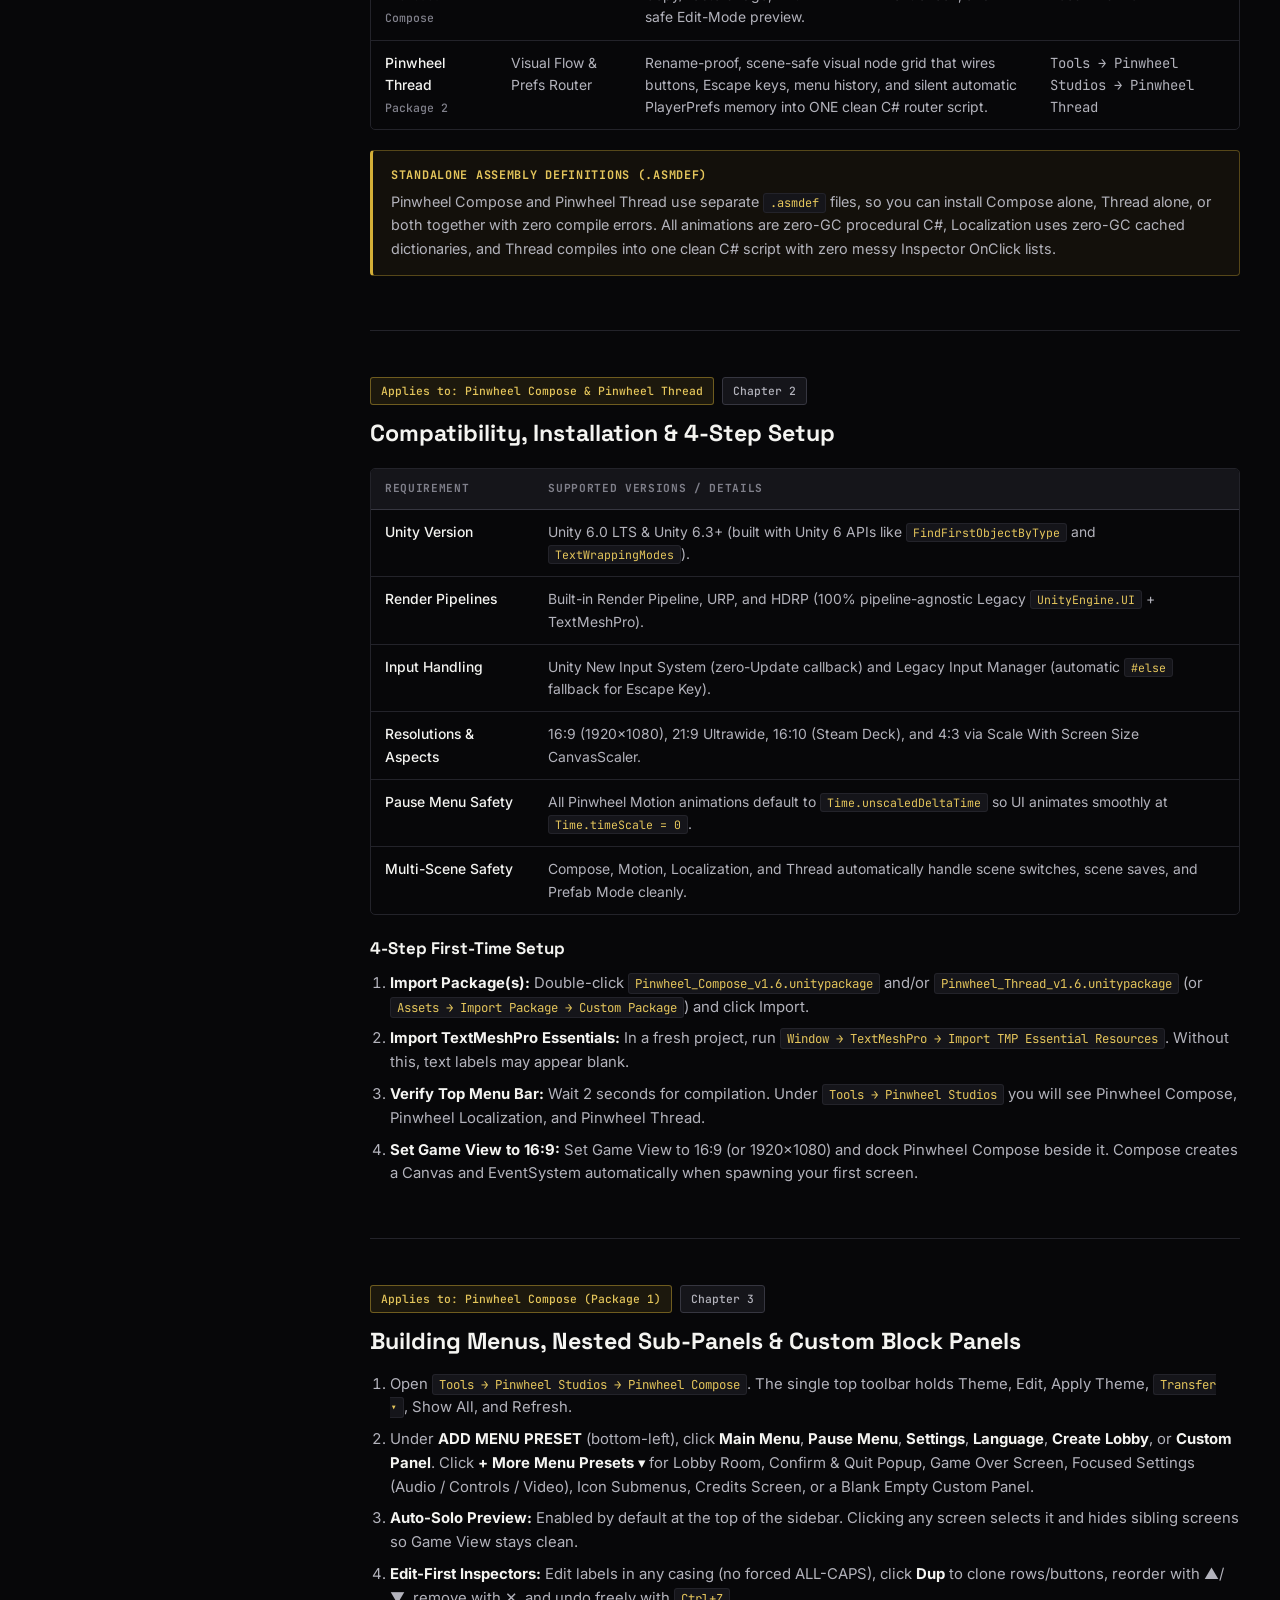
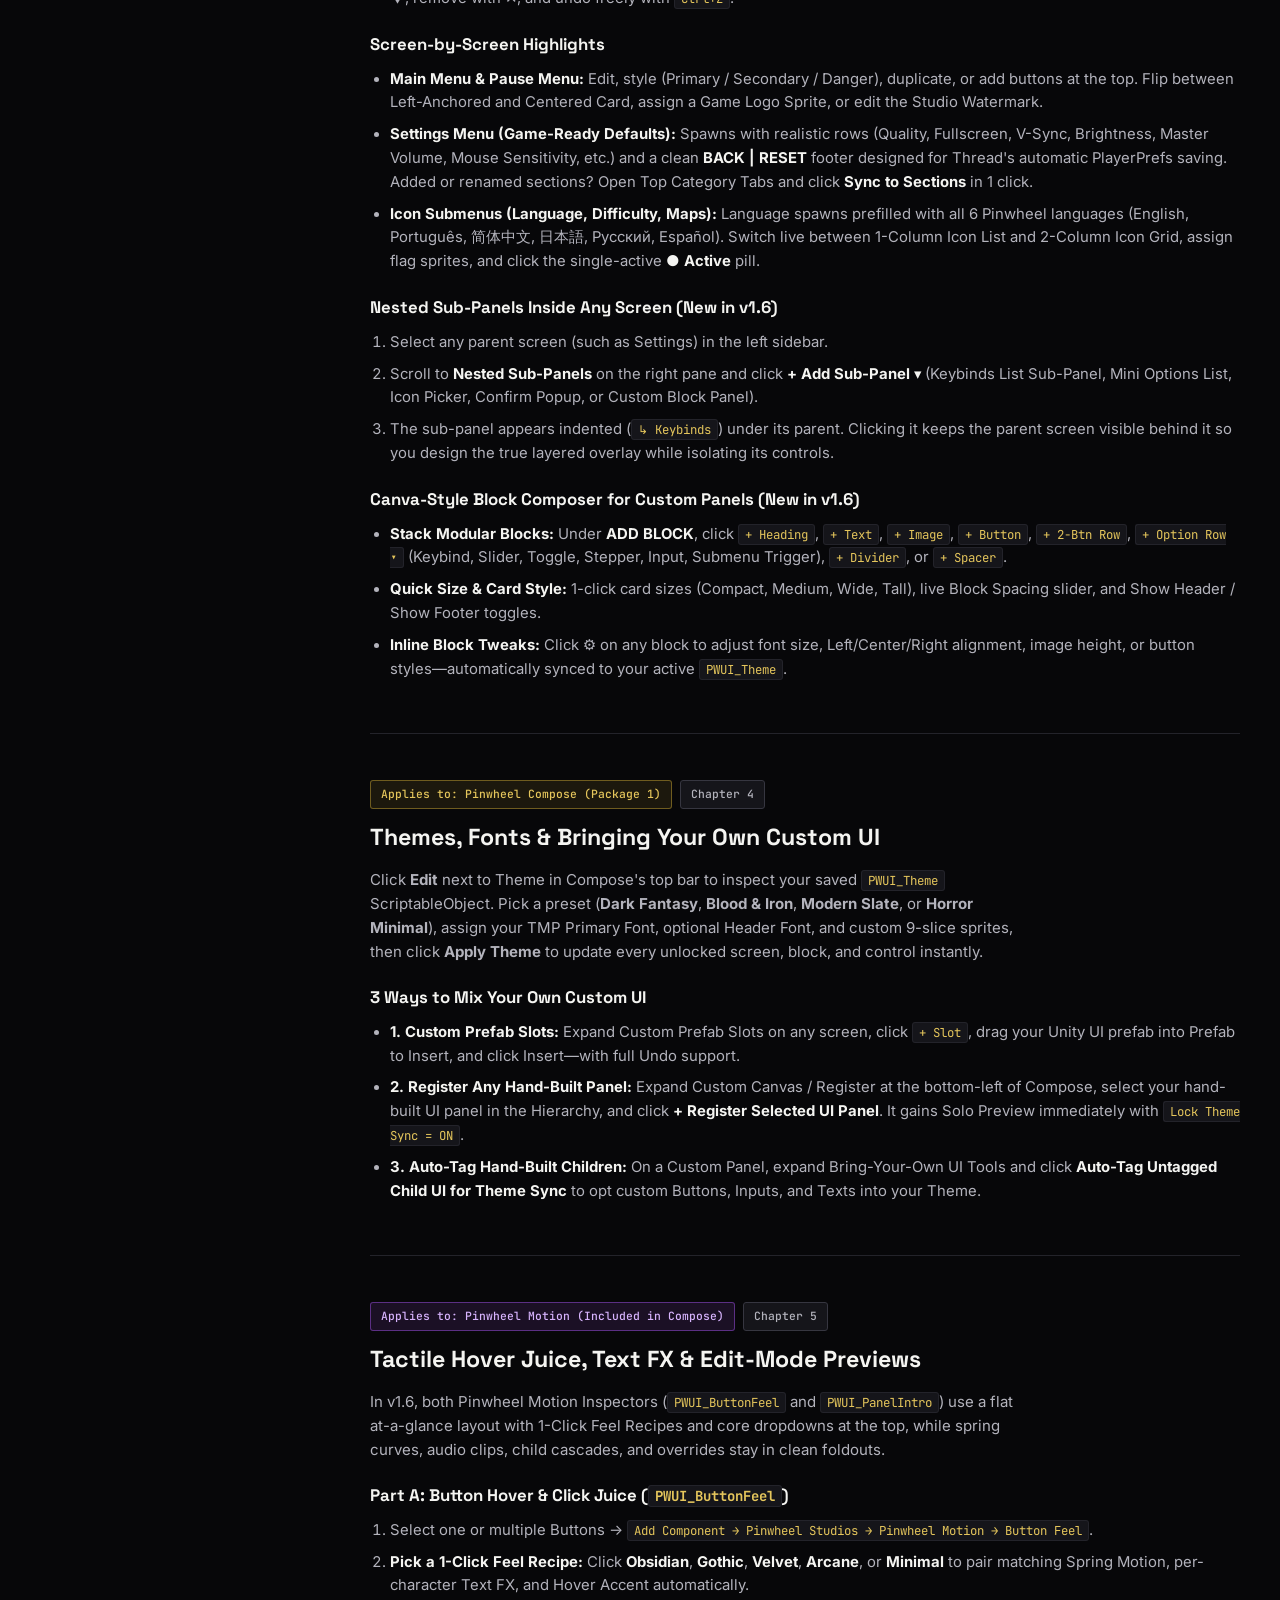
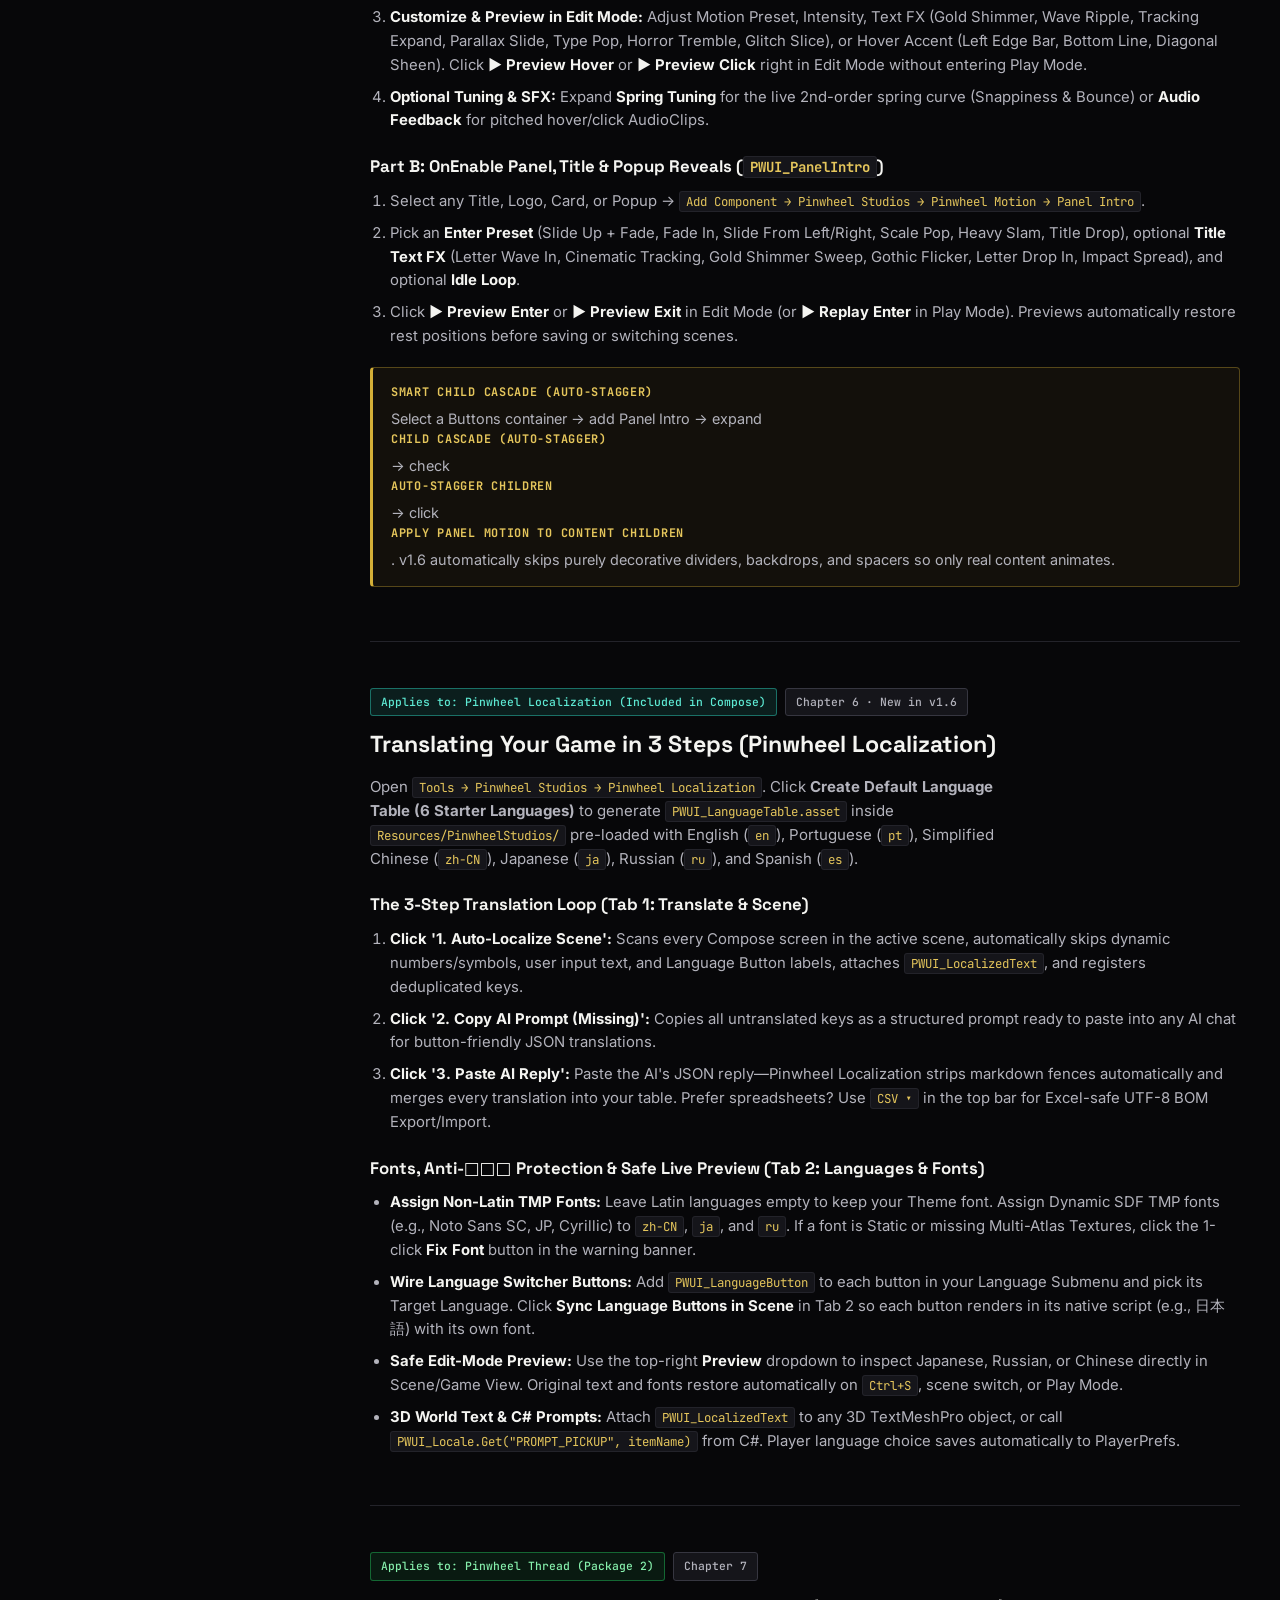
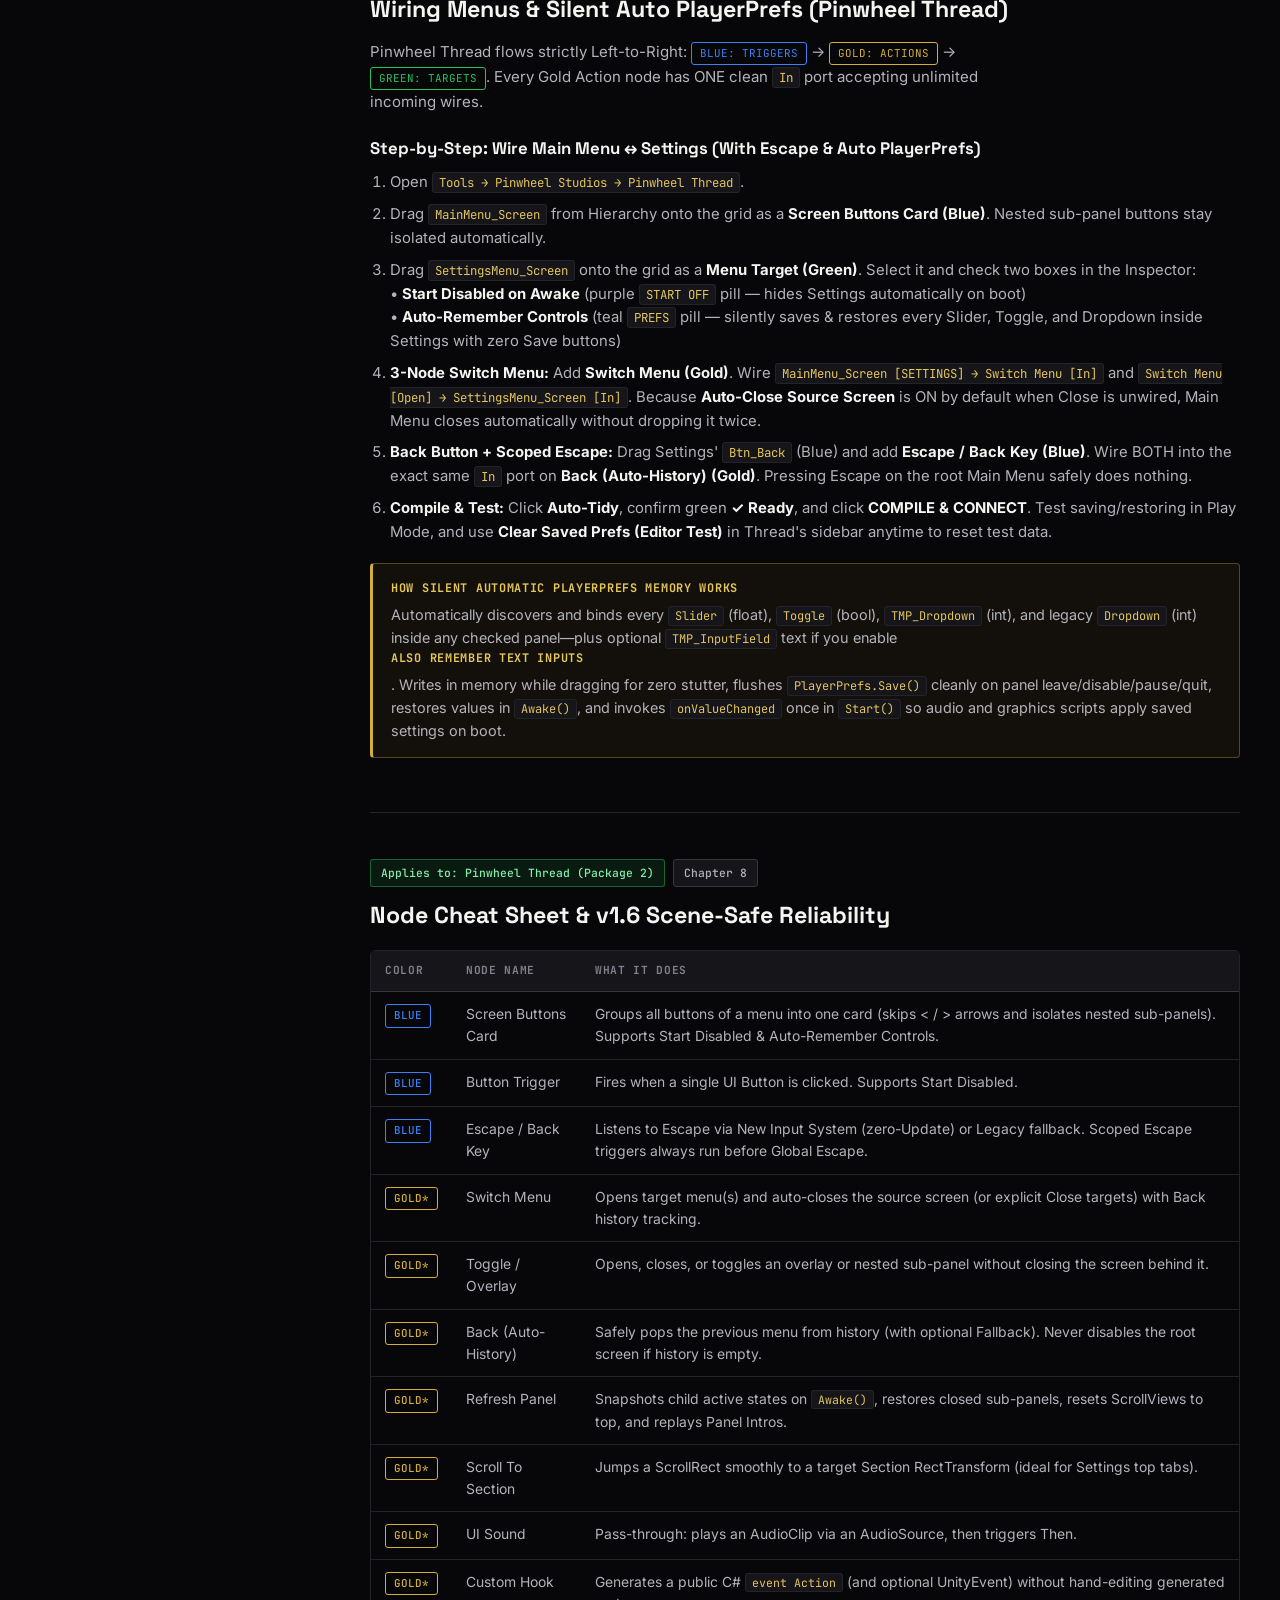
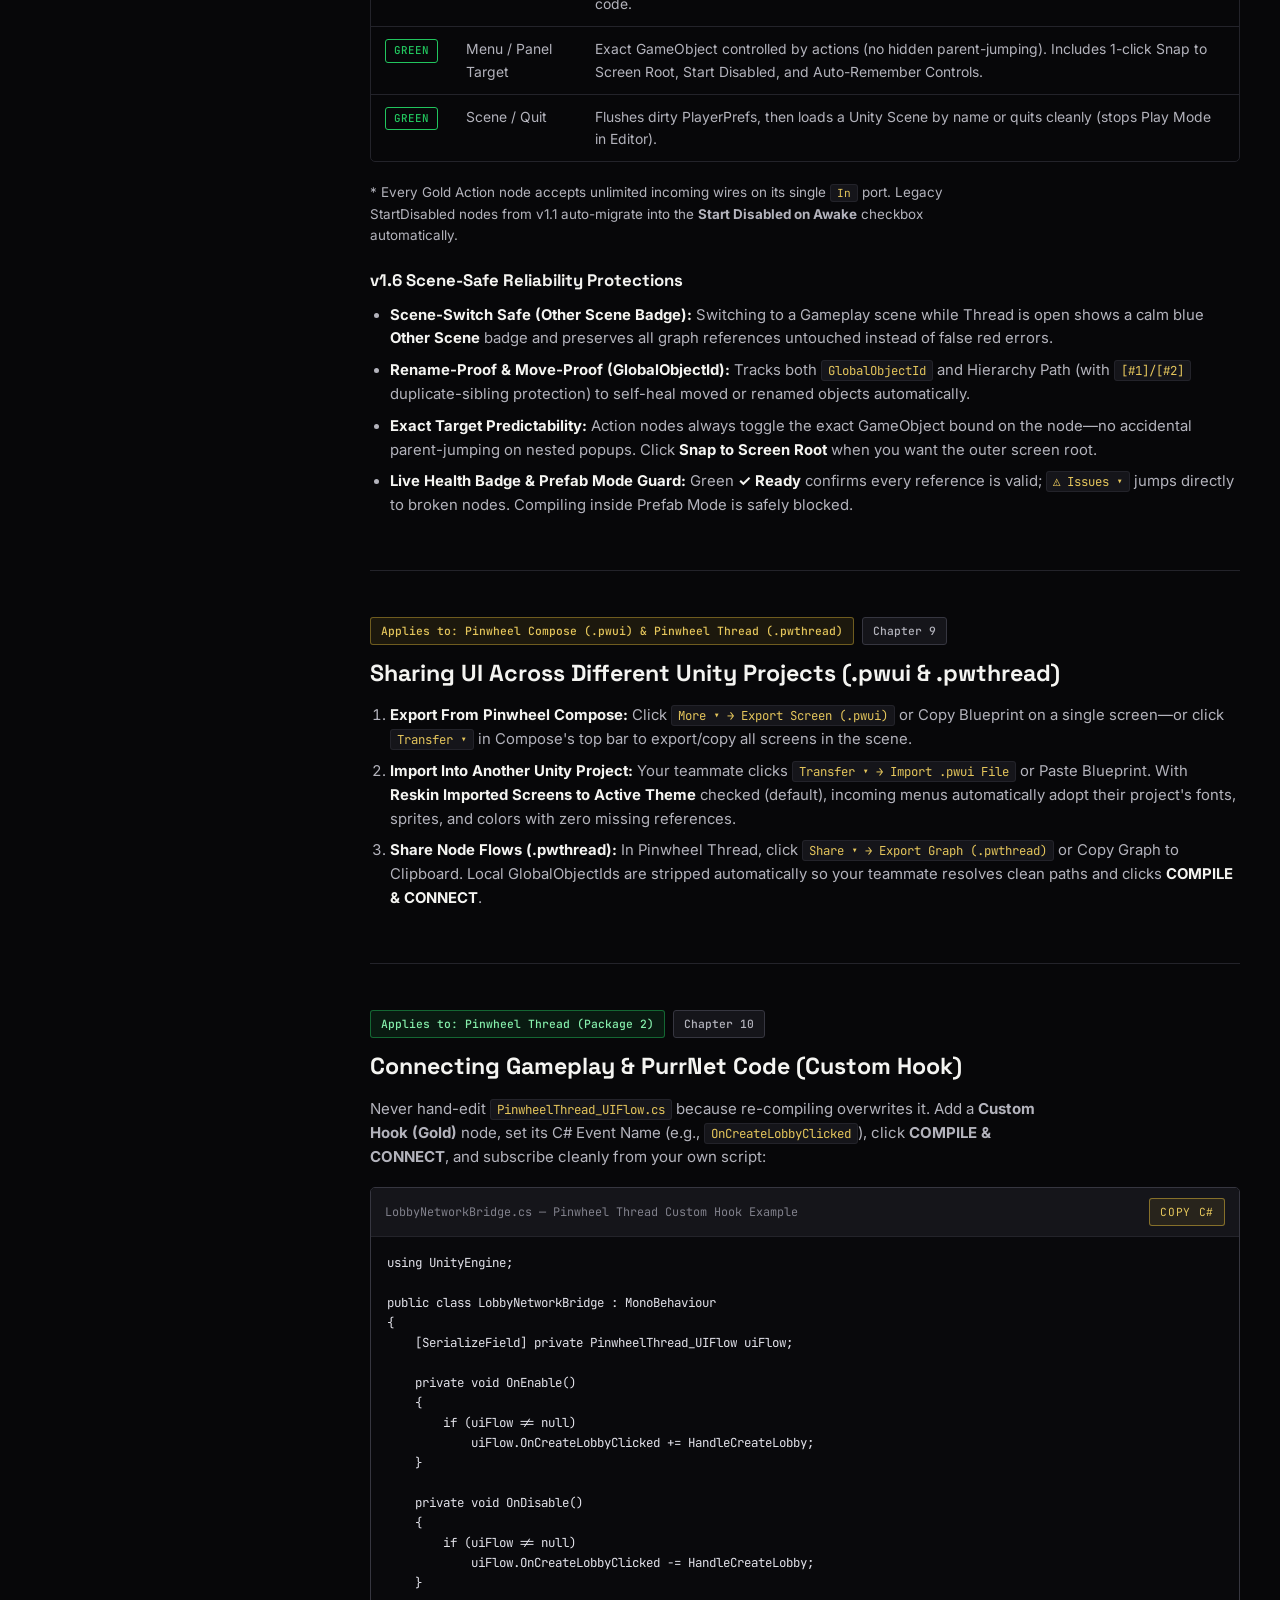
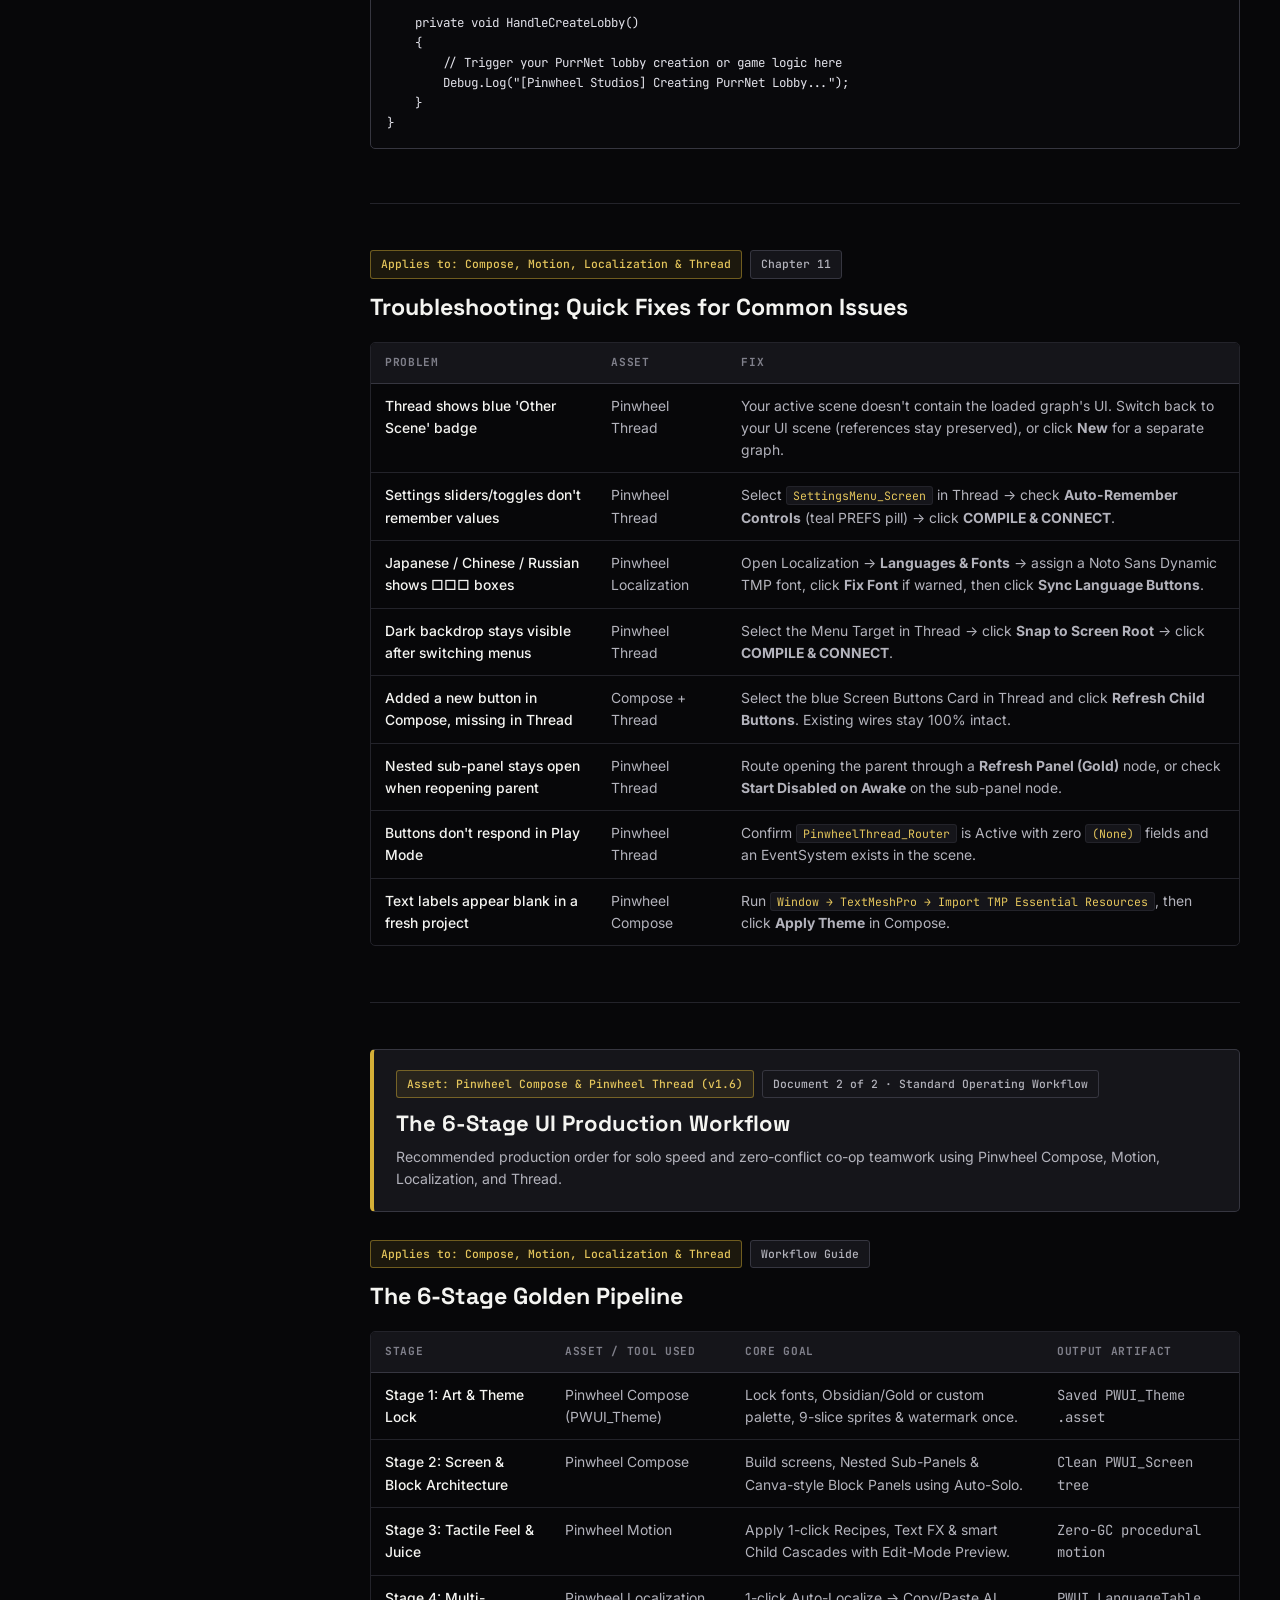
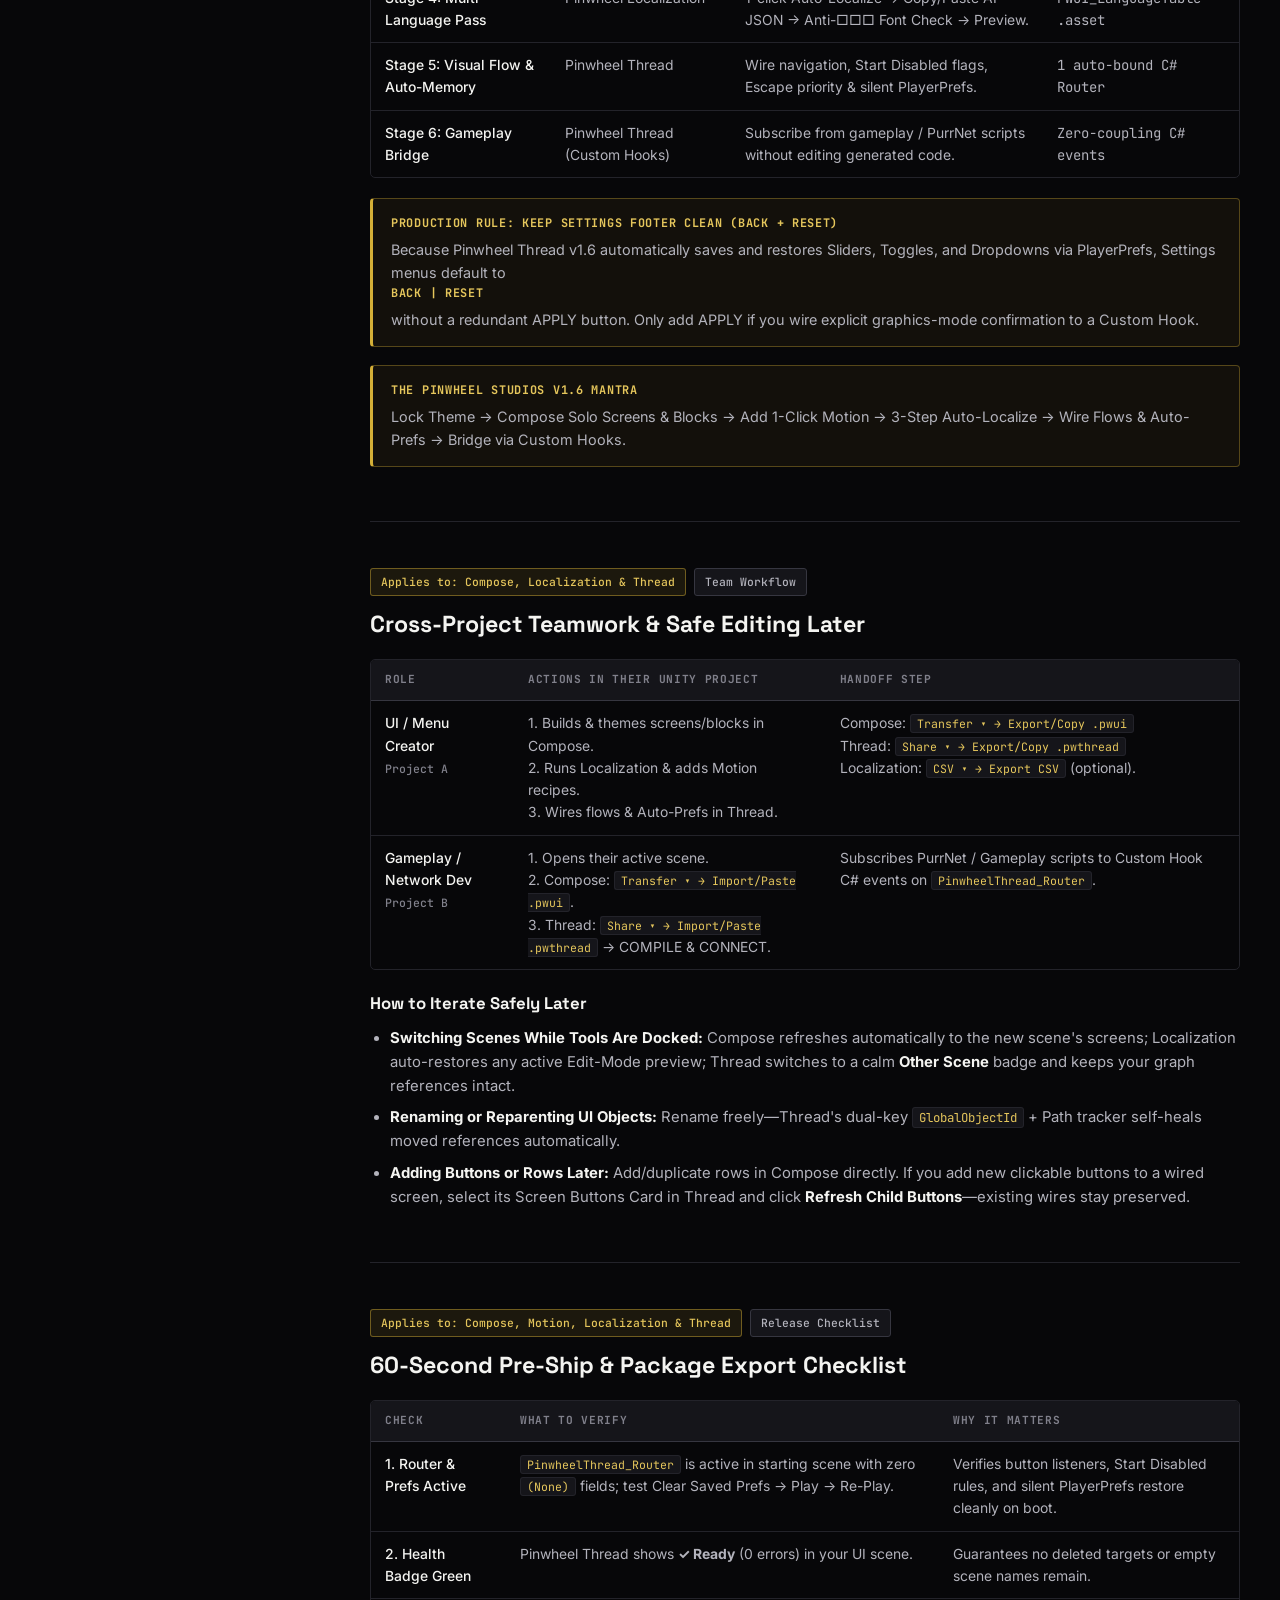
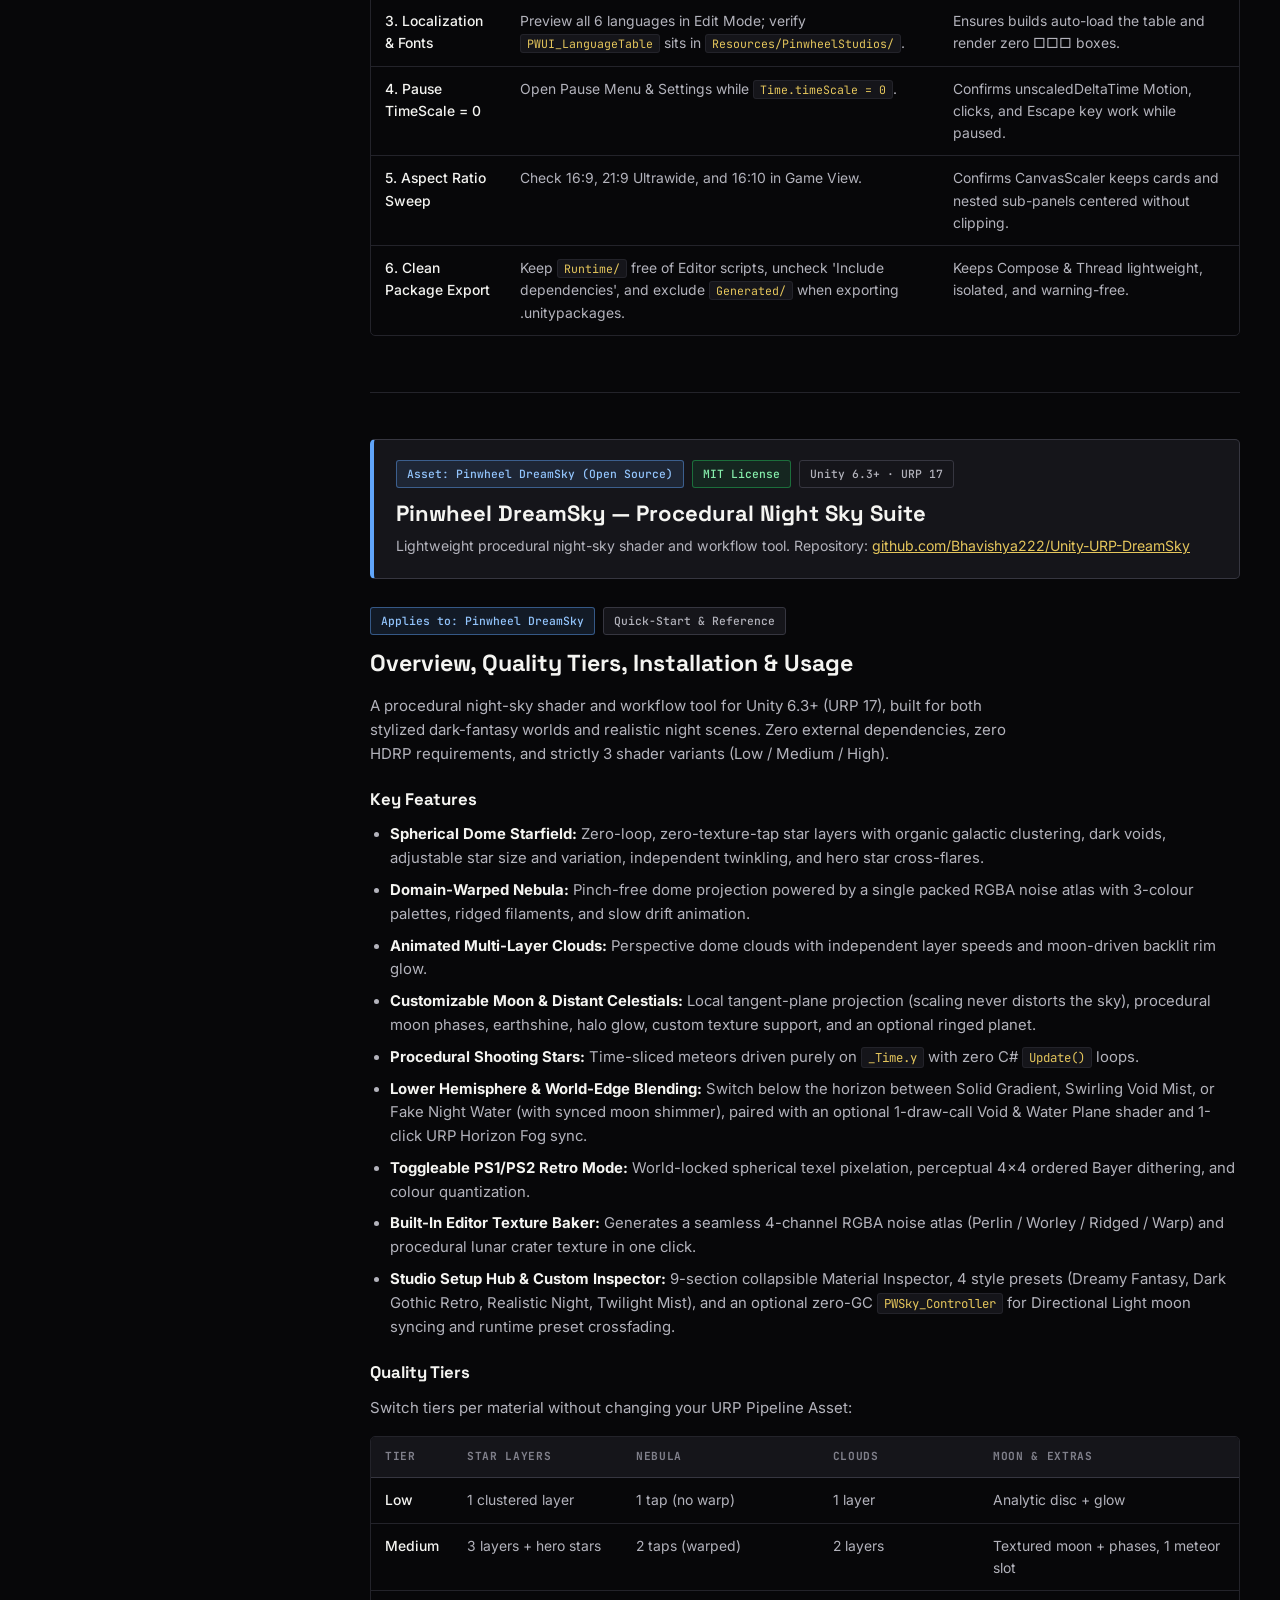
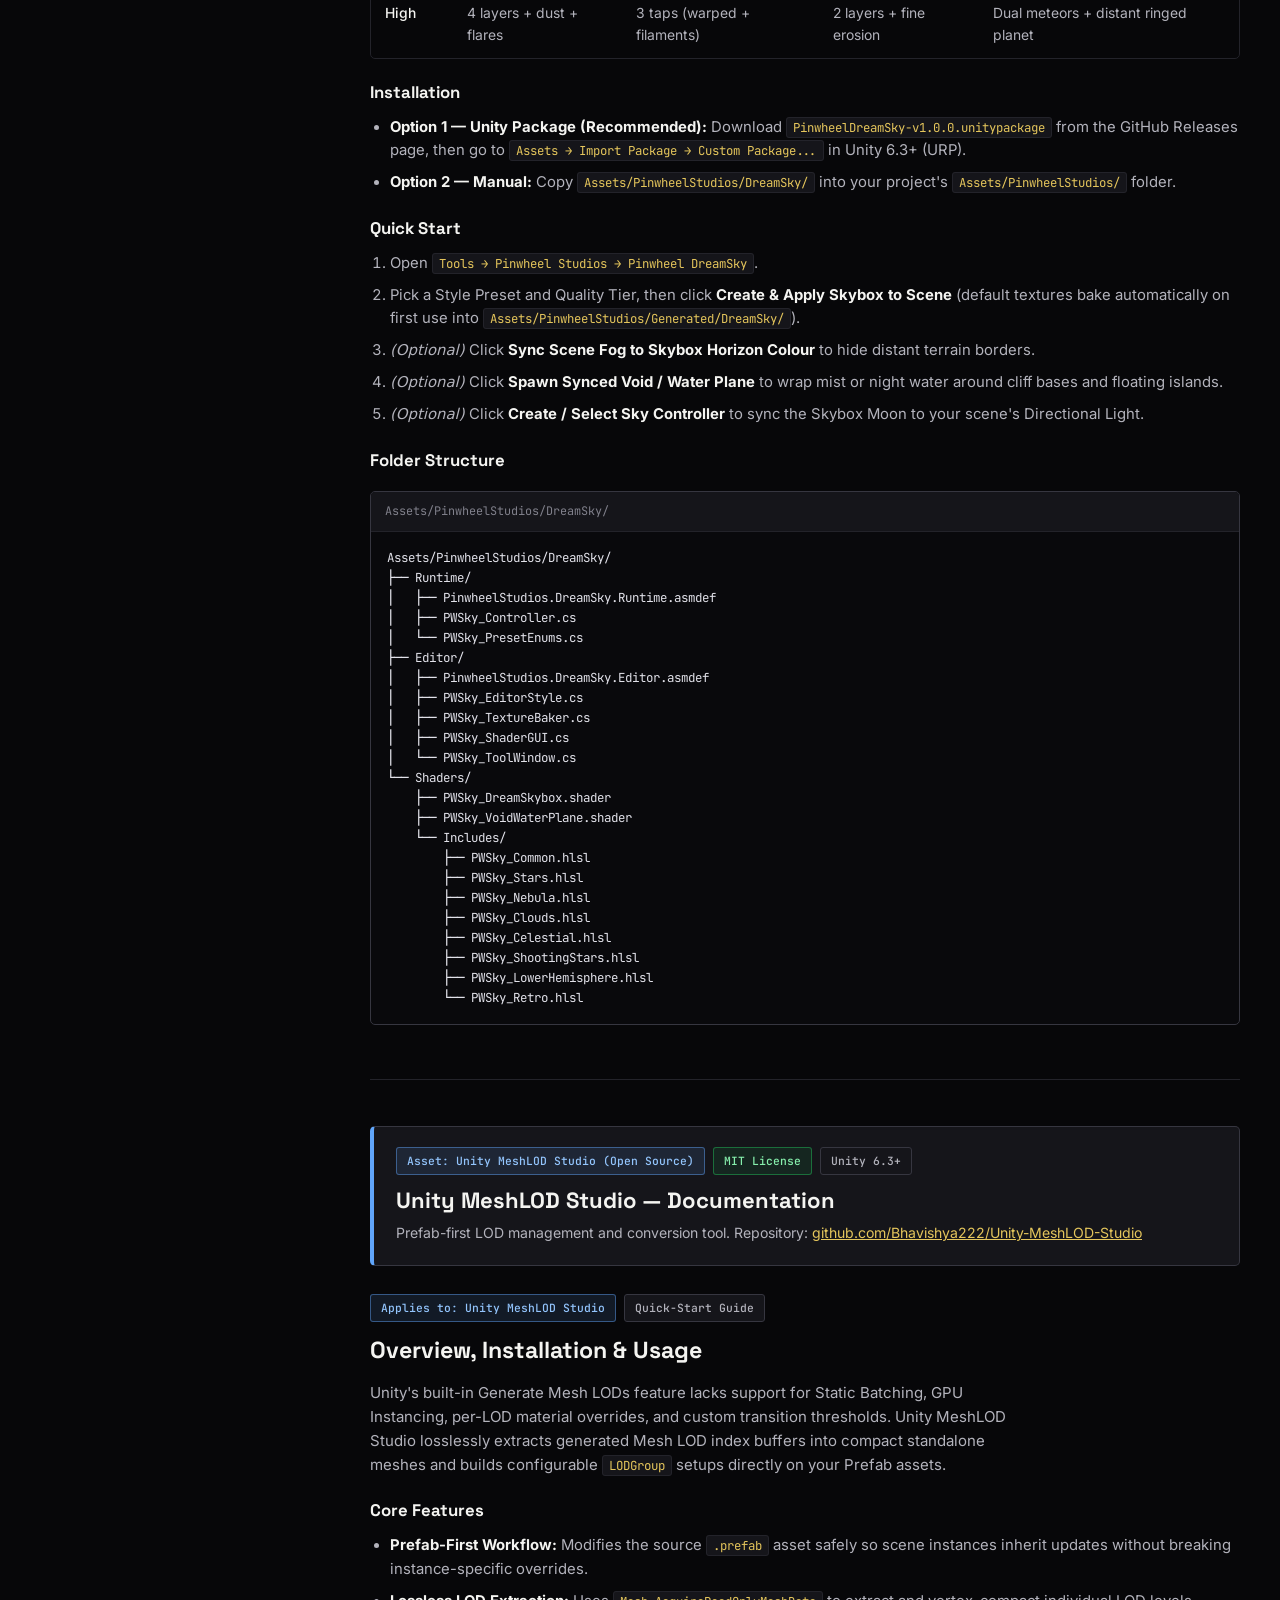
==== commit 88551b9f: "Update docs.html" ====
--- a/docs.html
+++ b/docs.html
@@ -4,7 +4,7 @@
   <meta charset="UTF-8" />
   <meta name="viewport" content="width=device-width, initial-scale=1.0" />
   <title>Documentation — Pinwheel Studios Unity Tools</title>
-  <meta name="description" content="Official Unity documentation for Pinwheel Compose, Pinwheel Motion, Pinwheel Thread (v1.1), Pinwheel DreamSky, Unity MeshLOD Studio, and Unity URP World Rescaler by Pinwheel Studios." />
+  <meta name="description" content="Official Unity documentation for Pinwheel Compose, Pinwheel Motion, Pinwheel Localization, Pinwheel Thread (v1.6), Pinwheel DreamSky, Unity MeshLOD Studio, and Unity URP World Rescaler by Pinwheel Studios." />
   <link rel="icon" type="image/png" href="assets/favicon.png" />
   <link rel="preconnect" href="https://fonts.googleapis.com" />
   <link rel="preconnect" href="https://fonts.gstatic.com" crossorigin />
@@ -14,6 +14,11 @@
     @media (min-width: 1021px) {
       .asset-directory { grid-template-columns: repeat(2, 1fr); }
     }
+    .tag-teal {
+      border-color: rgba(45, 212, 191, 0.45);
+      background: rgba(45, 212, 191, 0.11);
+      color: #5eead4;
+    }
   </style>
 </head>
 <body>
@@ -48,24 +53,25 @@
         <!-- ASSET 1: PINWHEEL COMPOSE & THREAD -->
         <div class="toc-asset-block">
           <div class="toc-asset-title">Asset: Pinwheel Compose &amp; Thread</div>
-          <div class="toc-group-label">Doc 1 · Beginner's Tutorial (v1.1)</div>
+          <div class="toc-group-label">Doc 1 · Beginner's Tutorial (v1.6)</div>
           <ul class="toc-list">
             <li><a href="#ch1"><span>1. Overview</span><span class="toc-pill">All</span></a></li>
             <li><a href="#ch2"><span>2. Setup &amp; Compat</span><span class="toc-pill">All</span></a></li>
-            <li><a href="#ch3"><span>3. Building Menus</span><span class="toc-pill">Compose</span></a></li>
+            <li><a href="#ch3"><span>3. Menus, Sub-Panels &amp; Blocks</span><span class="toc-pill">Compose</span></a></li>
             <li><a href="#ch4"><span>4. Themes &amp; Custom UI</span><span class="toc-pill">Compose</span></a></li>
-            <li><a href="#ch5"><span>5. Animations</span><span class="toc-pill">Motion</span></a></li>
-            <li><a href="#ch6"><span>6. Node Wiring</span><span class="toc-pill">Thread</span></a></li>
-            <li><a href="#ch7"><span>7. Nodes &amp; Reliability</span><span class="toc-pill">Thread</span></a></li>
-            <li><a href="#ch8"><span>8. Sharing Files</span><span class="toc-pill">Both</span></a></li>
-            <li><a href="#ch9"><span>9. PurrNet &amp; Hooks</span><span class="toc-pill">Thread</span></a></li>
-            <li><a href="#ch10"><span>10. Troubleshooting</span><span class="toc-pill">All</span></a></li>
-          </ul>
-
-          <div class="toc-group-label">Doc 2 · UI Production Workflow</div>
+            <li><a href="#ch5"><span>5. Motion &amp; Text FX</span><span class="toc-pill">Motion</span></a></li>
+            <li><a href="#ch6"><span>6. 3-Step Localization</span><span class="toc-pill">Locale</span></a></li>
+            <li><a href="#ch7"><span>7. Thread &amp; Auto Prefs</span><span class="toc-pill">Thread</span></a></li>
+            <li><a href="#ch8"><span>8. Nodes &amp; Reliability</span><span class="toc-pill">Thread</span></a></li>
+            <li><a href="#ch9"><span>9. Sharing Files</span><span class="toc-pill">Both</span></a></li>
+            <li><a href="#ch10"><span>10. PurrNet &amp; Hooks</span><span class="toc-pill">Thread</span></a></li>
+            <li><a href="#ch11"><span>11. Troubleshooting</span><span class="toc-pill">All</span></a></li>
+          </ul>
+
+          <div class="toc-group-label">Doc 2 · UI Production Workflow (v1.6)</div>
           <ul class="toc-list">
-            <li><a href="#wf-pipeline"><span>5-Stage Pipeline</span><span class="toc-pill">All</span></a></li>
-            <li><a href="#wf-team"><span>Team Workflow</span><span class="toc-pill">Both</span></a></li>
+            <li><a href="#wf-pipeline"><span>6-Stage Pipeline</span><span class="toc-pill">All</span></a></li>
+            <li><a href="#wf-team"><span>Team &amp; Safe Iteration</span><span class="toc-pill">All</span></a></li>
             <li><a href="#wf-checklist"><span>Release Checklist</span><span class="toc-pill">All</span></a></li>
           </ul>
         </div>
@@ -110,9 +116,9 @@
           <!-- EXPLICIT ASSET DIRECTORY -->
           <div class="asset-directory">
             <a href="#suite-tutorial" class="asset-dir-card">
-              <span class="tag tag-gold" style="align-self:flex-start;">Asset Store · v1.1</span>
+              <span class="tag tag-gold" style="align-self:flex-start;">Asset Store · v1.6</span>
               <h3>Pinwheel Compose &amp; Thread</h3>
-              <p>Includes <strong>Doc 1: Beginner's Tutorial</strong> (Compose, Motion, Thread) and <strong>Doc 2: 5-Stage UI Production Workflow</strong>.</p>
+              <p>Includes <strong>Doc 1: Beginner's Tutorial</strong> (Compose, Motion, Localization, Thread) and <strong>Doc 2: 6-Stage UI Production Workflow</strong>.</p>
             </a>
             <a href="#dreamsky-docs" class="asset-dir-card">
               <span class="tag tag-blue" style="align-self:flex-start;">Open Source · MIT</span>
@@ -134,7 +140,7 @@
           <!-- INTERACTIVE ASSET FILTER -->
           <div class="asset-filter-bar" role="group" aria-label="Filter Documentation by Asset">
             <button type="button" class="filter-btn active" data-filter="all">Show All Assets</button>
-            <button type="button" class="filter-btn" data-filter="suite">Pinwheel Compose &amp; Thread</button>
+            <button type="button" class="filter-btn" data-filter="suite">Pinwheel Compose &amp; Thread (v1.6)</button>
             <button type="button" class="filter-btn" data-filter="dreamsky">Pinwheel DreamSky</button>
             <button type="button" class="filter-btn" data-filter="meshlod">Unity MeshLOD Studio</button>
             <button type="button" class="filter-btn" data-filter="rescaler">Unity URP World Rescaler</button>
@@ -146,24 +152,28 @@
              ================================================================ -->
         <div id="suite-tutorial" class="doc-group-banner" data-asset="suite">
           <div class="doc-group-meta">
-            <span class="tag tag-gold">Asset: Pinwheel Compose &amp; Pinwheel Thread (v1.1)</span>
+            <span class="tag tag-gold">Asset: Pinwheel Compose &amp; Pinwheel Thread (v1.6)</span>
             <span class="tag">Document 1 of 2 · Beginner's Tutorial</span>
             <span class="tag">Unity 6.0 / 6.3+</span>
           </div>
           <h2>Pinwheel Compose &amp; Pinwheel Thread — Complete Beginner's Tutorial</h2>
-          <p>Covers Pinwheel Compose (Package 1), Pinwheel Motion (included in Compose), and Pinwheel Thread (Package 2). Assumes zero prior Unity UI experience.</p>
+          <p>Covers Pinwheel Compose (Package 1), Pinwheel Motion &amp; Pinwheel Localization (included in Compose), and Pinwheel Thread (Package 2). Assumes zero prior Unity UI experience.</p>
         </div>
 
         <!-- CHAPTER 1 -->
         <section id="ch1" class="docs-chapter" data-asset="suite">
           <div class="chapter-top-meta">
-            <span class="tag tag-gold">Applies to: Pinwheel Compose, Motion &amp; Thread</span>
+            <span class="tag tag-gold">Applies to: Compose, Motion, Localization &amp; Thread</span>
             <span class="tag">Chapter 1</span>
           </div>
-          <h2>What Pinwheel Compose, Motion &amp; Thread Do</h2>
+          <h2>What Pinwheel Compose, Motion, Localization &amp; Thread Do</h2>
           <p>
-            Think of building game menus like building a room: one tool builds the walls, one brings them to life, and one wires the light switches. The Pinwheel Studios UI Suite packages three pillars into two independent Unity packages:
-          </p>
+            Think of building game menus like building a room: Compose builds the walls, Motion brings them to life, Localization translates every sign, and Thread wires the switches and memory.
+          </p>
+          <div class="callout">
+            <strong>What's New in v1.6</strong>
+            1-click Menu Presets (Pause, Confirm Popup, Game Over, Credits), Nested Sub-Panels inside any screen, a Canva-style Block Composer for custom panels, flattened Pinwheel Motion Inspectors with live Edit-Mode Previews, a 2-tab Pinwheel Localization Manager (AI copy/paste + Anti-□□□ Font Check), and Pinwheel Thread's silent automatic PlayerPrefs memory with zero Save buttons.
+          </div>
           <div class="doc-table-wrap">
             <table class="doc-table">
               <thead>
@@ -172,20 +182,26 @@
               <tbody>
                 <tr>
                   <td>Pinwheel Compose<br /><span class="mono" style="font-size:0.72rem;color:var(--ink-dim);">Package 1</span></td>
-                  <td>Screen Builder &amp; Themer</td>
-                  <td>Builds Main Menus, Settings, Language popups, and Lobby screens in one click. Edit text, icons, colors, and fonts live, and export <span class="inline-code">.pwui</span> files for teammates.</td>
+                  <td>Screen &amp; Block Designer</td>
+                  <td>Builds Main Menus, Pause, Settings, Language, Lobby, Confirm Popups, Nested Sub-Panels, and Canva-style Custom Block Panels in 1 click. Exports tiny <span class="inline-code">.pwui</span> files for teammates.</td>
                   <td class="mono">Tools → Pinwheel Studios → Pinwheel Compose</td>
                 </tr>
                 <tr>
                   <td>Pinwheel Motion<br /><span class="mono" style="font-size:0.72rem;color:var(--ink-dim);">Included in Compose</span></td>
                   <td>UI Animation Components</td>
-                  <td>Two Inspector components (Button Feel &amp; Panel Intro) adding hover/click feedback and OnEnable title/card reveals with zero Animator controllers and zero code.</td>
+                  <td>Two clean Inspectors (Button Feel &amp; Panel Intro) with 1-click Feel Recipes, per-character Text FX, hover accents, and live Edit-Mode previews—zero Animator controllers.</td>
                   <td class="mono">Add Component → Pinwheel Studios → Pinwheel Motion</td>
                 </tr>
                 <tr>
+                  <td>Pinwheel Localization<br /><span class="mono" style="font-size:0.72rem;color:var(--ink-dim);">Included in Compose</span></td>
+                  <td>Multi-Language Manager</td>
+                  <td>2-tab multi-language manager (6 starter languages: EN, PT, ZH-CN, JA, RU, ES) with 1-click Auto-Localize, AI Copy/Paste bridge, Anti-□□□ TMP Font check, and safe Edit-Mode preview.</td>
+                  <td class="mono">Tools → Pinwheel Studios → Pinwheel Localization</td>
+                </tr>
+                <tr>
                   <td>Pinwheel Thread<br /><span class="mono" style="font-size:0.72rem;color:var(--ink-dim);">Package 2</span></td>
-                  <td>Visual Flow Router</td>
-                  <td>A rename-proof visual node grid where you drag Buttons and Menus from your Hierarchy, draw wires, check the live Health Badge, and auto-generate one clean C# router script.</td>
+                  <td>Visual Flow &amp; Prefs Router</td>
+                  <td>Rename-proof, scene-safe visual node grid that wires buttons, Escape keys, menu history, and silent automatic PlayerPrefs memory into ONE clean C# router script.</td>
                   <td class="mono">Tools → Pinwheel Studios → Pinwheel Thread</td>
                 </tr>
               </tbody>
@@ -193,7 +209,7 @@
           </div>
           <div class="callout">
             <strong>Standalone Assembly Definitions (.asmdef)</strong>
-            Pinwheel Compose and Pinwheel Thread ship with separate <span class="inline-code">.asmdef</span> files. You can install Compose alone, Thread alone, or both together with zero compile errors. All Pinwheel Motion animations are zero-GC procedural C#, and Thread compiles to one C# router script without Inspector OnClick lists.
+            Pinwheel Compose and Pinwheel Thread use separate <span class="inline-code">.asmdef</span> files, so you can install Compose alone, Thread alone, or both together with zero compile errors. All animations are zero-GC procedural C#, Localization uses zero-GC cached dictionaries, and Thread compiles into one clean C# script with zero messy Inspector OnClick lists.
           </div>
         </section>
 
@@ -210,20 +226,21 @@
                 <tr><th>Requirement</th><th>Supported Versions / Details</th></tr>
               </thead>
               <tbody>
-                <tr><td>Unity Version</td><td>Unity 6.0 LTS &amp; Unity 6.3+ (tested with <span class="inline-code">FindFirstObjectByType</span> and <span class="inline-code">TextWrappingModes</span>).</td></tr>
-                <tr><td>Render Pipelines</td><td>Built-in Render Pipeline, URP, and HDRP (pipeline-agnostic Legacy <span class="inline-code">UnityEngine.UI</span> + TextMeshPro).</td></tr>
-                <tr><td>Input Handling</td><td>Unity Input System (zero-Update callback) and Legacy Input Manager (automatic <span class="inline-code">#else</span> fallback for Escape Key).</td></tr>
+                <tr><td>Unity Version</td><td>Unity 6.0 LTS &amp; Unity 6.3+ (built with Unity 6 APIs like <span class="inline-code">FindFirstObjectByType</span> and <span class="inline-code">TextWrappingModes</span>).</td></tr>
+                <tr><td>Render Pipelines</td><td>Built-in Render Pipeline, URP, and HDRP (100% pipeline-agnostic Legacy <span class="inline-code">UnityEngine.UI</span> + TextMeshPro).</td></tr>
+                <tr><td>Input Handling</td><td>Unity New Input System (zero-Update callback) and Legacy Input Manager (automatic <span class="inline-code">#else</span> fallback for Escape Key).</td></tr>
                 <tr><td>Resolutions &amp; Aspects</td><td>16:9 (1920×1080), 21:9 Ultrawide, 16:10 (Steam Deck), and 4:3 via Scale With Screen Size CanvasScaler.</td></tr>
-                <tr><td>Pause Menu Safety</td><td>All Pinwheel Motion animations use <span class="inline-code">Time.unscaledDeltaTime</span> so UI stays smooth at <span class="inline-code">Time.timeScale = 0</span>.</td></tr>
+                <tr><td>Pause Menu Safety</td><td>All Pinwheel Motion animations default to <span class="inline-code">Time.unscaledDeltaTime</span> so UI animates smoothly at <span class="inline-code">Time.timeScale = 0</span>.</td></tr>
+                <tr><td>Multi-Scene Safety</td><td>Compose, Motion, Localization, and Thread automatically handle scene switches, scene saves, and Prefab Mode cleanly.</td></tr>
               </tbody>
             </table>
           </div>
           <h3>4-Step First-Time Setup</h3>
           <ol>
-            <li><strong>Import Package(s):</strong> Double-click <span class="inline-code">Pinwheel_Compose_v1.1.unitypackage</span> and/or <span class="inline-code">Pinwheel_Thread_v1.1.unitypackage</span> (or use <span class="inline-code">Assets → Import Package → Custom Package</span>).</li>
-            <li><strong>Import TextMeshPro Essentials:</strong> In a new project, run <span class="inline-code">Window → TextMeshPro → Import TMP Essential Resources</span>. Without this, text labels may appear blank.</li>
-            <li><strong>Verify Top Menu Bar:</strong> Wait 2 seconds for <span class="inline-code">.asmdef</span> compilation and confirm <span class="inline-code">Tools → Pinwheel Studios</span> lists Pinwheel Compose and Pinwheel Thread.</li>
-            <li><strong>Set Game View to 16:9:</strong> Select 16:9 (or 1920×1080) in Game View. Compose creates a Canvas and EventSystem automatically when you spawn your first screen.</li>
+            <li><strong>Import Package(s):</strong> Double-click <span class="inline-code">Pinwheel_Compose_v1.6.unitypackage</span> and/or <span class="inline-code">Pinwheel_Thread_v1.6.unitypackage</span> (or <span class="inline-code">Assets → Import Package → Custom Package</span>) and click Import.</li>
+            <li><strong>Import TextMeshPro Essentials:</strong> In a fresh project, run <span class="inline-code">Window → TextMeshPro → Import TMP Essential Resources</span>. Without this, text labels may appear blank.</li>
+            <li><strong>Verify Top Menu Bar:</strong> Wait 2 seconds for compilation. Under <span class="inline-code">Tools → Pinwheel Studios</span> you will see Pinwheel Compose, Pinwheel Localization, and Pinwheel Thread.</li>
+            <li><strong>Set Game View to 16:9:</strong> Set Game View to 16:9 (or 1920×1080) and dock Pinwheel Compose beside it. Compose creates a Canvas and EventSystem automatically when spawning your first screen.</li>
           </ol>
         </section>
 
@@ -233,20 +250,30 @@
             <span class="tag tag-gold">Applies to: Pinwheel Compose (Package 1)</span>
             <span class="tag">Chapter 3</span>
           </div>
-          <h2>Building Main Menu, Settings, Language &amp; Lobby Screens</h2>
-          <ol>
-            <li>Open <span class="inline-code">Tools → Pinwheel Studios → Pinwheel Compose</span> and dock it next to Game View.</li>
-            <li>Under <strong>CREATE STANDALONE SCREEN</strong>, click <strong>Main Menu</strong> to generate a 1920×1080 Canvas with PLAY, HOST LOBBY, JOIN LOBBY, SETTINGS, QUIT, and a watermark.</li>
-            <li>Click <strong>Settings</strong> for a 4-category Settings screen (VIDEO, AUDIO, CONTROLS, ACCESSIBILITY) with a single ScrollView and BACK | APPLY | RESET footer.</li>
-            <li>Use <strong>Solo</strong> (green button in SCENE SCREENS) to isolate one screen in Game View so menus never overlap while editing.</li>
-            <li>Click <strong>Icon Submenu</strong> to spawn a centered Language popup (English, Español, Français, 日本語) with flag icon slots and an active gold indicator dot.</li>
-          </ol>
-          <h3>Live Editing (With Full Ctrl+Z Undo)</h3>
-          <ul>
-            <li><strong>Main Menu:</strong> Switch between Left-Anchored and Centered Card, assign a Game Logo Sprite, restyle buttons (Primary / Secondary / Danger), or reorder with ▲/▼.</li>
-            <li><strong>Settings Menu:</strong> Edit Top Category Tabs, add <span class="inline-code">&lt; Stepper &gt;</span>, Slider, Toggle, Keybind, or Submenu ▸ rows, and toggle 24×24 Left Icons.</li>
-            <li><strong>Icon Submenus:</strong> Toggle live between 1-Column Icon List and 2-Column Icon Grid.</li>
-            <li><strong>Create Lobby &amp; Lobby Room:</strong> Multiplayer screens with Room Code bars, TMP_InputFields, Max Players steppers, Player Roster rows, and a toggleable Side Loadout Panel.</li>
+          <h2>Building Menus, Nested Sub-Panels &amp; Custom Block Panels</h2>
+          <ol>
+            <li>Open <span class="inline-code">Tools → Pinwheel Studios → Pinwheel Compose</span>. The single top toolbar holds Theme, Edit, Apply Theme, <span class="inline-code">Transfer ▾</span>, Show All, and Refresh.</li>
+            <li>Under <strong>ADD MENU PRESET</strong> (bottom-left), click <strong>Main Menu</strong>, <strong>Pause Menu</strong>, <strong>Settings</strong>, <strong>Language</strong>, <strong>Create Lobby</strong>, or <strong>Custom Panel</strong>. Click <strong>+ More Menu Presets ▾</strong> for Lobby Room, Confirm &amp; Quit Popup, Game Over Screen, Focused Settings (Audio / Controls / Video), Icon Submenus, Credits Screen, or a Blank Empty Custom Panel.</li>
+            <li><strong>Auto-Solo Preview:</strong> Enabled by default at the top of the sidebar. Clicking any screen selects it and hides sibling screens so Game View stays clean.</li>
+            <li><strong>Edit-First Inspectors:</strong> Edit labels in any casing (no forced ALL-CAPS), click <strong>Dup</strong> to clone rows/buttons, reorder with ▲/▼, remove with ✕, and undo freely with <span class="inline-code">Ctrl+Z</span>.</li>
+          </ol>
+          <h3>Screen-by-Screen Highlights</h3>
+          <ul>
+            <li><strong>Main Menu &amp; Pause Menu:</strong> Edit, style (Primary / Secondary / Danger), duplicate, or add buttons at the top. Flip between Left-Anchored and Centered Card, assign a Game Logo Sprite, or edit the Studio Watermark.</li>
+            <li><strong>Settings Menu (Game-Ready Defaults):</strong> Spawns with realistic rows (Quality, Fullscreen, V-Sync, Brightness, Master Volume, Mouse Sensitivity, etc.) and a clean <strong>BACK | RESET</strong> footer designed for Thread's automatic PlayerPrefs saving. Added or renamed sections? Open Top Category Tabs and click <strong>Sync to Sections</strong> in 1 click.</li>
+            <li><strong>Icon Submenus (Language, Difficulty, Maps):</strong> Language spawns prefilled with all 6 Pinwheel languages (English, Português, 简体中文, 日本語, Русский, Español). Switch live between 1-Column Icon List and 2-Column Icon Grid, assign flag sprites, and click the single-active <strong>● Active</strong> pill.</li>
+          </ul>
+          <h3>Nested Sub-Panels Inside Any Screen (New in v1.6)</h3>
+          <ol>
+            <li>Select any parent screen (such as Settings) in the left sidebar.</li>
+            <li>Scroll to <strong>Nested Sub-Panels</strong> on the right pane and click <strong>+ Add Sub-Panel ▾</strong> (Keybinds List Sub-Panel, Mini Options List, Icon Picker, Confirm Popup, or Custom Block Panel).</li>
+            <li>The sub-panel appears indented (<span class="inline-code">↳ Keybinds</span>) under its parent. Clicking it keeps the parent screen visible behind it so you design the true layered overlay while isolating its controls.</li>
+          </ol>
+          <h3>Canva-Style Block Composer for Custom Panels (New in v1.6)</h3>
+          <ul>
+            <li><strong>Stack Modular Blocks:</strong> Under <strong>ADD BLOCK</strong>, click <span class="inline-code">+ Heading</span>, <span class="inline-code">+ Text</span>, <span class="inline-code">+ Image</span>, <span class="inline-code">+ Button</span>, <span class="inline-code">+ 2-Btn Row</span>, <span class="inline-code">+ Option Row ▾</span> (Keybind, Slider, Toggle, Stepper, Input, Submenu Trigger), <span class="inline-code">+ Divider</span>, or <span class="inline-code">+ Spacer</span>.</li>
+            <li><strong>Quick Size &amp; Card Style:</strong> 1-click card sizes (Compact, Medium, Wide, Tall), live Block Spacing slider, and Show Header / Show Footer toggles.</li>
+            <li><strong>Inline Block Tweaks:</strong> Click ⚙ on any block to adjust font size, Left/Center/Right alignment, image height, or button styles—automatically synced to your active <span class="inline-code">PWUI_Theme</span>.</li>
           </ul>
         </section>
 
@@ -258,13 +285,13 @@
           </div>
           <h2>Themes, Fonts &amp; Bringing Your Own Custom UI</h2>
           <p>
-            Click <strong>Edit Theme</strong> in Compose's top bar to open your saved <span class="inline-code">PWUI_Theme</span> ScriptableObject. Choose a preset (<strong>Dark Fantasy</strong>, <strong>Blood &amp; Iron</strong>, <strong>Modern Slate</strong>, or <strong>Horror Minimal</strong>), assign your TextMeshPro Primary/Header fonts and 9-slice sprites, and click <strong>APPLY THEME TO ALL SCENE SCREENS</strong>.
-          </p>
-          <h3>3 Ways to Mix Custom Art &amp; Panels</h3>
-          <ul>
-            <li><strong>1. Drop Into a Custom Slot:</strong> Create Lobby, Lobby Room, and Custom Panel include Custom Slots (+ Add Slot). Drop in any UI prefab and click Insert Prefab.</li>
-            <li><strong>2. Register Any Hand-Built Panel:</strong> Select your custom panel in the Hierarchy and click <strong>+ Register Selected UI Panel</strong>. It receives Solo Preview with <span class="inline-code">Lock Theme Sync = ON</span> by default.</li>
-            <li><strong>3. Theme Prefab Overrides:</strong> In <span class="inline-code">PWUI_Theme</span> Section 5, assign custom Button or Player Row prefabs so newly generated menus spawn your own prefabs automatically.</li>
+            Click <strong>Edit</strong> next to Theme in Compose's top bar to inspect your saved <span class="inline-code">PWUI_Theme</span> ScriptableObject. Pick a preset (<strong>Dark Fantasy</strong>, <strong>Blood &amp; Iron</strong>, <strong>Modern Slate</strong>, or <strong>Horror Minimal</strong>), assign your TMP Primary Font, optional Header Font, and custom 9-slice sprites, then click <strong>Apply Theme</strong> to update every unlocked screen, block, and control instantly.
+          </p>
+          <h3>3 Ways to Mix Your Own Custom UI</h3>
+          <ul>
+            <li><strong>1. Custom Prefab Slots:</strong> Expand Custom Prefab Slots on any screen, click <span class="inline-code">+ Slot</span>, drag your Unity UI prefab into Prefab to Insert, and click Insert—with full Undo support.</li>
+            <li><strong>2. Register Any Hand-Built Panel:</strong> Expand Custom Canvas / Register at the bottom-left of Compose, select your hand-built UI panel in the Hierarchy, and click <strong>+ Register Selected UI Panel</strong>. It gains Solo Preview immediately with <span class="inline-code">Lock Theme Sync = ON</span>.</li>
+            <li><strong>3. Auto-Tag Hand-Built Children:</strong> On a Custom Panel, expand Bring-Your-Own UI Tools and click <strong>Auto-Tag Untagged Child UI for Theme Sync</strong> to opt custom Buttons, Inputs, and Texts into your Theme.</li>
           </ul>
         </section>
 
@@ -274,71 +301,54 @@
             <span class="tag tag-purple">Applies to: Pinwheel Motion (Included in Compose)</span>
             <span class="tag">Chapter 5</span>
           </div>
-          <h2>Adding Smooth Button &amp; OnEnable Animations</h2>
+          <h2>Tactile Hover Juice, Text FX &amp; Edit-Mode Previews</h2>
           <p>
-            Add <span class="inline-code">PWUI_ButtonFeel</span> or <span class="inline-code">PWUI_PanelIntro</span> to any Unity UI object (built with Compose or by hand). Both run on unscaled time and reset cleanly on <span class="inline-code">OnDisable()</span>.
-          </p>
-          <h3>Part A: Button Feel Presets (<span class="inline-code">PWUI_ButtonFeel</span>)</h3>
-          <div class="doc-table-wrap">
-            <table class="doc-table">
-              <thead><tr><th>Preset</th><th>Behavior</th><th>Best Used For</th></tr></thead>
-              <tbody>
-                <tr><td>Crisp Pop</td><td>1.04× scale-up on hover with a 0.95× click squish.</td><td>General UI buttons.</td></tr>
-                <tr><td>Heavy Forge</td><td>Firm hover lock-in with a weighty downward dip on click.</td><td>Dark fantasy, medieval, and tactile UI.</td></tr>
-                <tr><td>Slide Nudge</td><td>Glides right (+9px) on hover; firms back on click.</td><td>Left-anchored Main Menu button stacks.</td></tr>
-                <tr><td>Spring Bounce</td><td>Underdamped spring overshoot on hover and release.</td><td>Party games, arcade UI, and reward buttons.</td></tr>
-                <tr><td>Subtle Tilt</td><td>Micro-rotation (+1.8°) and lift on hover; straightens on click.</td><td>Stylized or handcrafted cards and buttons.</td></tr>
-                <tr><td>Dread Flicker</td><td>Brief unsettling alpha micro-flicker on hover; stark click snap.</td><td>Psychological horror and minimal UI.</td></tr>
-              </tbody>
-            </table>
-          </div>
-
-          <h3>Part B: OnEnable Panel Intro Presets (<span class="inline-code">PWUI_PanelIntro</span>)</h3>
-          <div class="doc-table-wrap">
-            <table class="doc-table">
-              <thead><tr><th>Preset</th><th>Effect on Enable</th><th>Best Used For</th></tr></thead>
-              <tbody>
-                <tr><td>Slide Up + Fade</td><td>Rises softly from below while fading in.</td><td>Settings cards, Lobby rooms, standard panels.</td></tr>
-                <tr><td>Fade In</td><td>Clean CanvasGroup alpha dissolve (0 → 1).</td><td>Dark backdrops, overlays, minimal UI.</td></tr>
-                <tr><td>Slide From Left</td><td>Glides in from the left edge + fade.</td><td>Left-anchored Main Menus and sidebars.</td></tr>
-                <tr><td>Slide From Right</td><td>Glides in from the right edge + fade.</td><td>Right-hand Loadout/Class panels &amp; alerts.</td></tr>
-                <tr><td>Scale Pop</td><td>0.90× → 1.0× pop with gentle ease-out overshoot.</td><td>Language popups and confirmation dialogs.</td></tr>
-                <tr><td>Heavy Slam</td><td>Drops firmly from 1.13× down to 1.0× + fade.</td><td>Bold dark-fantasy banners and match headers.</td></tr>
-                <tr><td>Title Drop</td><td>Settles downward from above + fade.</td><td>Game logos and top card headers.</td></tr>
-                <tr><td>Cinematic Tracking</td><td>Tightens TMP letter-spacing while fading in.</td><td>Large TextMeshPro game titles.</td></tr>
-              </tbody>
-            </table>
-          </div>
+            In v1.6, both Pinwheel Motion Inspectors (<span class="inline-code">PWUI_ButtonFeel</span> and <span class="inline-code">PWUI_PanelIntro</span>) use a flat at-a-glance layout with 1-Click Feel Recipes and core dropdowns at the top, while spring curves, audio clips, child cascades, and overrides stay in clean foldouts.
+          </p>
+          <h3>Part A: Button Hover &amp; Click Juice (<span class="inline-code">PWUI_ButtonFeel</span>)</h3>
+          <ol>
+            <li>Select one or multiple Buttons → <span class="inline-code">Add Component → Pinwheel Studios → Pinwheel Motion → Button Feel</span>.</li>
+            <li><strong>Pick a 1-Click Feel Recipe:</strong> Click <strong>Obsidian</strong>, <strong>Gothic</strong>, <strong>Velvet</strong>, <strong>Arcane</strong>, or <strong>Minimal</strong> to pair matching Spring Motion, per-character Text FX, and Hover Accent automatically.</li>
+            <li><strong>Customize &amp; Preview in Edit Mode:</strong> Adjust Motion Preset, Intensity, Text FX (Gold Shimmer, Wave Ripple, Tracking Expand, Parallax Slide, Type Pop, Horror Tremble, Glitch Slice), or Hover Accent (Left Edge Bar, Bottom Line, Diagonal Sheen). Click <strong>▶ Preview Hover</strong> or <strong>▶ Preview Click</strong> right in Edit Mode without entering Play Mode.</li>
+            <li><strong>Optional Tuning &amp; SFX:</strong> Expand <strong>Spring Tuning</strong> for the live 2nd-order spring curve (Snappiness &amp; Bounce) or <strong>Audio Feedback</strong> for pitched hover/click AudioClips.</li>
+          </ol>
+
+          <h3>Part B: OnEnable Panel, Title &amp; Popup Reveals (<span class="inline-code">PWUI_PanelIntro</span>)</h3>
+          <ol>
+            <li>Select any Title, Logo, Card, or Popup → <span class="inline-code">Add Component → Pinwheel Studios → Pinwheel Motion → Panel Intro</span>.</li>
+            <li>Pick an <strong>Enter Preset</strong> (Slide Up + Fade, Fade In, Slide From Left/Right, Scale Pop, Heavy Slam, Title Drop), optional <strong>Title Text FX</strong> (Letter Wave In, Cinematic Tracking, Gold Shimmer Sweep, Gothic Flicker, Letter Drop In, Impact Spread), and optional <strong>Idle Loop</strong>.</li>
+            <li>Click <strong>▶ Preview Enter</strong> or <strong>▶ Preview Exit</strong> in Edit Mode (or <strong>▶ Replay Enter</strong> in Play Mode). Previews automatically restore rest positions before saving or switching scenes.</li>
+          </ol>
+
           <div class="callout">
-            <strong>1-Click Cascading Buttons (Auto-Stagger Children)</strong>
-            Select your <span class="inline-code">Menu_Buttons</span> container → Add Panel Intro → check <strong>Auto-Stagger Children</strong> → click <strong>Apply to All Direct Children</strong>. Click the green <strong>▶ REPLAY INTRO NOW</strong> button in Play Mode to preview timing live.
+            <strong>Smart Child Cascade (Auto-Stagger)</strong>
+            Select a Buttons container → add Panel Intro → expand <strong>Child Cascade (Auto-Stagger)</strong> → check <strong>Auto-Stagger Children</strong> → click <strong>Apply Panel Motion to Content Children</strong>. v1.6 automatically skips purely decorative dividers, backdrops, and spacers so only real content animates.
           </div>
         </section>
 
         <!-- CHAPTER 6 -->
         <section id="ch6" class="docs-chapter" data-asset="suite">
           <div class="chapter-top-meta">
-            <span class="tag tag-green">Applies to: Pinwheel Thread (Package 2)</span>
-            <span class="tag">Chapter 6</span>
-          </div>
-          <h2>Wiring Buttons to Menus on the Node Grid</h2>
+            <span class="tag tag-teal">Applies to: Pinwheel Localization (Included in Compose)</span>
+            <span class="tag">Chapter 6 · New in v1.6</span>
+          </div>
+          <h2>Translating Your Game in 3 Steps (Pinwheel Localization)</h2>
           <p>
-            Pinwheel Thread flows strictly Left-to-Right: <span class="node-pill pill-purple">Purple: Start Setup</span> → <span class="node-pill pill-blue">Blue: Triggers</span> → <span class="node-pill pill-gold">Gold: Actions</span> → <span class="node-pill pill-green">Green: Targets</span>.
-          </p>
-          <ol>
-            <li>Open <span class="inline-code">Tools → Pinwheel Studios → Pinwheel Thread</span>.</li>
-            <li>Drag <span class="inline-code">MainMenu_Screen</span> from Hierarchy onto the grid as a <strong>Screen Buttons Card (Blue)</strong>.</li>
-            <li>Drag <span class="inline-code">MainMenu_Screen</span> and <span class="inline-code">SettingsMenu_Screen</span> onto the grid as <strong>Menu Targets (Green)</strong>.</li>
-            <li>Add <strong>Lifecycle → Start Disabled (Purple)</strong> and wire <span class="inline-code">Disable On Start → Start Off</span> on SettingsMenu_Screen.</li>
-            <li>Add <strong>Actions → Switch Menu (Gold)</strong>: wire <span class="inline-code">MainMenu_Screen [SETTINGS] → In</span>, <span class="inline-code">Open → SettingsMenu_Screen</span>, and <span class="inline-code">Close → MainMenu_Screen</span>.</li>
-            <li>Wire both <span class="inline-code">Btn_Back</span> and a scoped <strong>Escape / Back Key (Blue)</strong> into the same <strong>Back (Auto-History) (Gold)</strong> node (Multi-Input creates <span class="inline-code">In 2</span> automatically).</li>
-            <li>Add <strong>Refresh Panel (Gold)</strong> wired to SettingsMenu_Screen so sub-panels close, scrollbars reset to top, and intros replay on every visit.</li>
-            <li>Click <strong>Auto-Tidy</strong>, confirm the Health Badge shows <strong>✓ Ready</strong>, and click <strong>COMPILE &amp; CONNECT</strong>.</li>
-          </ol>
-          <div class="callout">
-            <strong>Wiring Settings Top Tabs (VIDEO | AUDIO | CONTROLS | ACCESSIBILITY)</strong>
-            Drag <span class="inline-code">SettingsMenu_Screen</span> onto the grid as a Screen Buttons Card, create 4 <strong>Scroll To Section (Gold)</strong> nodes pointing to <span class="inline-code">Settings_ScrollView</span> and each section RectTransform, wire each tab port, and click COMPILE &amp; CONNECT.
-          </div>
+            Open <span class="inline-code">Tools → Pinwheel Studios → Pinwheel Localization</span>. Click <strong>Create Default Language Table (6 Starter Languages)</strong> to generate <span class="inline-code">PWUI_LanguageTable.asset</span> inside <span class="inline-code">Resources/PinwheelStudios/</span> pre-loaded with English (<span class="inline-code">en</span>), Portuguese (<span class="inline-code">pt</span>), Simplified Chinese (<span class="inline-code">zh-CN</span>), Japanese (<span class="inline-code">ja</span>), Russian (<span class="inline-code">ru</span>), and Spanish (<span class="inline-code">es</span>).
+          </p>
+          <h3>The 3-Step Translation Loop (Tab 1: Translate &amp; Scene)</h3>
+          <ol>
+            <li><strong>Click '1. Auto-Localize Scene':</strong> Scans every Compose screen in the active scene, automatically skips dynamic numbers/symbols, user input text, and Language Button labels, attaches <span class="inline-code">PWUI_LocalizedText</span>, and registers deduplicated keys.</li>
+            <li><strong>Click '2. Copy AI Prompt (Missing)':</strong> Copies all untranslated keys as a structured prompt ready to paste into any AI chat for button-friendly JSON translations.</li>
+            <li><strong>Click '3. Paste AI Reply':</strong> Paste the AI's JSON reply—Pinwheel Localization strips markdown fences automatically and merges every translation into your table. Prefer spreadsheets? Use <span class="inline-code">CSV ▾</span> in the top bar for Excel-safe UTF-8 BOM Export/Import.</li>
+          </ol>
+          <h3>Fonts, Anti-□□□ Protection &amp; Safe Live Preview (Tab 2: Languages &amp; Fonts)</h3>
+          <ul>
+            <li><strong>Assign Non-Latin TMP Fonts:</strong> Leave Latin languages empty to keep your Theme font. Assign Dynamic SDF TMP fonts (e.g., Noto Sans SC, JP, Cyrillic) to <span class="inline-code">zh-CN</span>, <span class="inline-code">ja</span>, and <span class="inline-code">ru</span>. If a font is Static or missing Multi-Atlas Textures, click the 1-click <strong>Fix Font</strong> button in the warning banner.</li>
+            <li><strong>Wire Language Switcher Buttons:</strong> Add <span class="inline-code">PWUI_LanguageButton</span> to each button in your Language Submenu and pick its Target Language. Click <strong>Sync Language Buttons in Scene</strong> in Tab 2 so each button renders in its native script (e.g., 日本語) with its own font.</li>
+            <li><strong>Safe Edit-Mode Preview:</strong> Use the top-right <strong>Preview</strong> dropdown to inspect Japanese, Russian, or Chinese directly in Scene/Game View. Original text and fonts restore automatically on <span class="inline-code">Ctrl+S</span>, scene switch, or Play Mode.</li>
+            <li><strong>3D World Text &amp; C# Prompts:</strong> Attach <span class="inline-code">PWUI_LocalizedText</span> to any 3D TextMeshPro object, or call <span class="inline-code">PWUI_Locale.Get("PROMPT_PICKUP", itemName)</span> from C#. Player language choice saves automatically to PlayerPrefs.</li>
+          </ul>
         </section>
 
         <!-- CHAPTER 7 -->
@@ -347,60 +357,87 @@
             <span class="tag tag-green">Applies to: Pinwheel Thread (Package 2)</span>
             <span class="tag">Chapter 7</span>
           </div>
-          <h2>Node Cheat Sheet &amp; v1.1 Reliability Features</h2>
+          <h2>Wiring Menus &amp; Silent Auto PlayerPrefs (Pinwheel Thread)</h2>
+          <p>
+            Pinwheel Thread flows strictly Left-to-Right: <span class="node-pill pill-blue">Blue: Triggers</span> → <span class="node-pill pill-gold">Gold: Actions</span> → <span class="node-pill pill-green">Green: Targets</span>. Every Gold Action node has ONE clean <span class="inline-code">In</span> port accepting unlimited incoming wires.
+          </p>
+          <h3>Step-by-Step: Wire Main Menu ↔ Settings (With Escape &amp; Auto PlayerPrefs)</h3>
+          <ol>
+            <li>Open <span class="inline-code">Tools → Pinwheel Studios → Pinwheel Thread</span>.</li>
+            <li>Drag <span class="inline-code">MainMenu_Screen</span> from Hierarchy onto the grid as a <strong>Screen Buttons Card (Blue)</strong>. Nested sub-panel buttons stay isolated automatically.</li>
+            <li>Drag <span class="inline-code">SettingsMenu_Screen</span> onto the grid as a <strong>Menu Target (Green)</strong>. Select it and check two boxes in the Inspector:
+              <br />• <strong>Start Disabled on Awake</strong> (purple <span class="inline-code">START OFF</span> pill — hides Settings automatically on boot)
+              <br />• <strong>Auto-Remember Controls</strong> (teal <span class="inline-code">PREFS</span> pill — silently saves &amp; restores every Slider, Toggle, and Dropdown inside Settings with zero Save buttons)
+            </li>
+            <li><strong>3-Node Switch Menu:</strong> Add <strong>Switch Menu (Gold)</strong>. Wire <span class="inline-code">MainMenu_Screen [SETTINGS] → Switch Menu [In]</span> and <span class="inline-code">Switch Menu [Open] → SettingsMenu_Screen [In]</span>. Because <strong>Auto-Close Source Screen</strong> is ON by default when Close is unwired, Main Menu closes automatically without dropping it twice.</li>
+            <li><strong>Back Button + Scoped Escape:</strong> Drag Settings' <span class="inline-code">Btn_Back</span> (Blue) and add <strong>Escape / Back Key (Blue)</strong>. Wire BOTH into the exact same <span class="inline-code">In</span> port on <strong>Back (Auto-History) (Gold)</strong>. Pressing Escape on the root Main Menu safely does nothing.</li>
+            <li><strong>Compile &amp; Test:</strong> Click <strong>Auto-Tidy</strong>, confirm green <strong>✓ Ready</strong>, and click <strong>COMPILE &amp; CONNECT</strong>. Test saving/restoring in Play Mode, and use <strong>Clear Saved Prefs (Editor Test)</strong> in Thread's sidebar anytime to reset test data.</li>
+          </ol>
+          <div class="callout">
+            <strong>How Silent Automatic PlayerPrefs Memory Works</strong>
+            Automatically discovers and binds every <span class="inline-code">Slider</span> (float), <span class="inline-code">Toggle</span> (bool), <span class="inline-code">TMP_Dropdown</span> (int), and legacy <span class="inline-code">Dropdown</span> (int) inside any checked panel—plus optional <span class="inline-code">TMP_InputField</span> text if you enable <strong>Also Remember Text Inputs</strong>. Writes in memory while dragging for zero stutter, flushes <span class="inline-code">PlayerPrefs.Save()</span> cleanly on panel leave/disable/pause/quit, restores values in <span class="inline-code">Awake()</span>, and invokes <span class="inline-code">onValueChanged</span> once in <span class="inline-code">Start()</span> so audio and graphics scripts apply saved settings on boot.
+          </div>
+        </section>
+
+        <!-- CHAPTER 8 -->
+        <section id="ch8" class="docs-chapter" data-asset="suite">
+          <div class="chapter-top-meta">
+            <span class="tag tag-green">Applies to: Pinwheel Thread (Package 2)</span>
+            <span class="tag">Chapter 8</span>
+          </div>
+          <h2>Node Cheat Sheet &amp; v1.6 Scene-Safe Reliability</h2>
           <div class="doc-table-wrap">
             <table class="doc-table">
               <thead><tr><th>Color</th><th>Node Name</th><th>What It Does</th></tr></thead>
               <tbody>
-                <tr><td><span class="node-pill pill-purple">Purple</span></td><td>Start Disabled</td><td>Disables connected objects in <span class="inline-code">Awake()</span> before frame 1. Plugs only into purple 'Start Off' ports.</td></tr>
-                <tr><td><span class="node-pill pill-blue">Blue</span></td><td>Button Trigger</td><td>Fires when a single Legacy Button is clicked.</td></tr>
-                <tr><td><span class="node-pill pill-blue">Blue</span></td><td>Screen Buttons Card</td><td>Groups all buttons of a menu into one card (skips &lt; / &gt; arrows) and preserves wires on Refresh.</td></tr>
-                <tr><td><span class="node-pill pill-blue">Blue</span></td><td>Escape / Back Key</td><td>Listens to Escape via Unity Input System (or Legacy Input fallback) with optional Active Scope.</td></tr>
-                <tr><td><span class="node-pill pill-gold">Gold*</span></td><td>Switch Menu</td><td>Opens Next Menu(s) and closes Current Menu(s) with history tracking &amp; AutoParentScreenRoot backdrop handling.</td></tr>
-                <tr><td><span class="node-pill pill-gold">Gold*</span></td><td>Refresh Panel</td><td>Snapshots default child states in <span class="inline-code">Awake()</span>, restores closed popups, resets scrolls &amp; replays intros.</td></tr>
-                <tr><td><span class="node-pill pill-gold">Gold*</span></td><td>Toggle / Overlay</td><td>Opens, closes, or toggles a popup without closing the menu behind it.</td></tr>
-                <tr><td><span class="node-pill pill-gold">Gold*</span></td><td>Back (Auto-History)</td><td>Returns to whichever menu opened the current screen (with optional Fallback).</td></tr>
-                <tr><td><span class="node-pill pill-gold">Gold*</span></td><td>Scroll To Section</td><td>Jumps a ScrollRect smoothly to a target Section RectTransform.</td></tr>
-                <tr><td><span class="node-pill pill-gold">Gold*</span></td><td>UI Sound</td><td>Pass-through: plays an AudioClip via an AudioSource, then triggers 'Then'.</td></tr>
-                <tr><td><span class="node-pill pill-gold">Gold*</span></td><td>Custom Hook</td><td>Generates a public C# event (and optional UnityEvent) without touching generated code.</td></tr>
-                <tr><td><span class="node-pill pill-green">Green</span></td><td>Menu Target</td><td>Any menu root or panel GameObject, with 'Bind to Parent' button &amp; purple 'Start Off' port.</td></tr>
-                <tr><td><span class="node-pill pill-green">Green</span></td><td>Scene / Quit</td><td>Loads a Unity Scene by name, or quits cleanly (stops Play Mode in Editor).</td></tr>
+                <tr><td><span class="node-pill pill-blue">Blue</span></td><td>Screen Buttons Card</td><td>Groups all buttons of a menu into one card (skips &lt; / &gt; arrows and isolates nested sub-panels). Supports Start Disabled &amp; Auto-Remember Controls.</td></tr>
+                <tr><td><span class="node-pill pill-blue">Blue</span></td><td>Button Trigger</td><td>Fires when a single UI Button is clicked. Supports Start Disabled.</td></tr>
+                <tr><td><span class="node-pill pill-blue">Blue</span></td><td>Escape / Back Key</td><td>Listens to Escape via New Input System (zero-Update) or Legacy fallback. Scoped Escape triggers always run before Global Escape.</td></tr>
+                <tr><td><span class="node-pill pill-gold">Gold*</span></td><td>Switch Menu</td><td>Opens target menu(s) and auto-closes the source screen (or explicit Close targets) with Back history tracking.</td></tr>
+                <tr><td><span class="node-pill pill-gold">Gold*</span></td><td>Toggle / Overlay</td><td>Opens, closes, or toggles an overlay or nested sub-panel without closing the screen behind it.</td></tr>
+                <tr><td><span class="node-pill pill-gold">Gold*</span></td><td>Back (Auto-History)</td><td>Safely pops the previous menu from history (with optional Fallback). Never disables the root screen if history is empty.</td></tr>
+                <tr><td><span class="node-pill pill-gold">Gold*</span></td><td>Refresh Panel</td><td>Snapshots child active states on <span class="inline-code">Awake()</span>, restores closed sub-panels, resets ScrollViews to top, and replays Panel Intros.</td></tr>
+                <tr><td><span class="node-pill pill-gold">Gold*</span></td><td>Scroll To Section</td><td>Jumps a ScrollRect smoothly to a target Section RectTransform (ideal for Settings top tabs).</td></tr>
+                <tr><td><span class="node-pill pill-gold">Gold*</span></td><td>UI Sound</td><td>Pass-through: plays an AudioClip via an AudioSource, then triggers Then.</td></tr>
+                <tr><td><span class="node-pill pill-gold">Gold*</span></td><td>Custom Hook</td><td>Generates a public C# <span class="inline-code">event Action</span> (and optional UnityEvent) without hand-editing generated code.</td></tr>
+                <tr><td><span class="node-pill pill-green">Green</span></td><td>Menu / Panel Target</td><td>Exact GameObject controlled by actions (no hidden parent-jumping). Includes 1-click Snap to Screen Root, Start Disabled, and Auto-Remember Controls.</td></tr>
+                <tr><td><span class="node-pill pill-green">Green</span></td><td>Scene / Quit</td><td>Flushes dirty PlayerPrefs, then loads a Unity Scene by name or quits cleanly (stops Play Mode in Editor).</td></tr>
               </tbody>
             </table>
           </div>
-          <p style="font-size:0.84rem;">* All Gold Action nodes support Multi-Input: drop additional trigger wires onto the node body to create In 2, In 3, etc.</p>
-          <h3>v1.1 Reliability Protections</h3>
-          <ul>
-            <li><strong>Rename-Proof &amp; Move-Proof (GlobalObjectId):</strong> Tracks both <span class="inline-code">GlobalObjectId</span> and Hierarchy Path to self-heal moved or renamed objects automatically.</li>
-            <li><strong>Duplicate Sibling Protection:</strong> Distinctly tracks same-named siblings (<span class="inline-code">Button[#1]</span> vs <span class="inline-code">Button[#2]</span>).</li>
-            <li><strong>Live Pre-Compile Health Badge:</strong> Click <span class="inline-code">⚠ N Issues ▾</span> to jump to broken nodes or run 1-click Auto-Repair Paths.</li>
-            <li><strong>Prefab Mode Guard &amp; Multi-Scene Support:</strong> Warns if compiling inside isolated Prefab Mode and resolves additively loaded scenes.</li>
-          </ul>
-        </section>
-
-        <!-- CHAPTER 8 -->
-        <section id="ch8" class="docs-chapter" data-asset="suite">
-          <div class="chapter-top-meta">
-            <span class="tag tag-gold">Applies to: Pinwheel Compose (.pwui) &amp; Pinwheel Thread (.pwthread)</span>
-            <span class="tag">Chapter 8</span>
-          </div>
-          <h2>Sending UI Across Different Unity Projects</h2>
-          <ul>
-            <li><strong>Export Menus (.pwui — Pinwheel Compose):</strong> Click <strong>Export .pwui</strong> (5–15 KB file), <strong>Copy</strong> (clipboard text), or <strong>Export Bundle</strong>. Your teammate imports or pastes inside their active scene and gets live-editable UI immediately.</li>
-            <li><strong>GUID-Free Safety:</strong> <span class="inline-code">.pwui</span> files store Font and Sprite names instead of raw project GUIDs. Keep <strong>Import Uses Active Theme = ON</strong> to adopt the receiving project's fonts, sprites, and colors.</li>
-            <li><strong>Export Flows (.pwthread — Pinwheel Thread):</strong> Click <span class="inline-code">Share ▾ → Export Graph (.pwthread)</span>. Local GlobalObjectIds are stripped automatically so your teammate imports the graph and clicks <strong>COMPILE &amp; CONNECT</strong>.</li>
+          <p style="font-size:0.84rem;">* Every Gold Action node accepts unlimited incoming wires on its single <span class="inline-code">In</span> port. Legacy StartDisabled nodes from v1.1 auto-migrate into the <strong>Start Disabled on Awake</strong> checkbox automatically.</p>
+          <h3>v1.6 Scene-Safe Reliability Protections</h3>
+          <ul>
+            <li><strong>Scene-Switch Safe (Other Scene Badge):</strong> Switching to a Gameplay scene while Thread is open shows a calm blue <strong>Other Scene</strong> badge and preserves all graph references untouched instead of false red errors.</li>
+            <li><strong>Rename-Proof &amp; Move-Proof (GlobalObjectId):</strong> Tracks both <span class="inline-code">GlobalObjectId</span> and Hierarchy Path (with <span class="inline-code">[#1]/[#2]</span> duplicate-sibling protection) to self-heal moved or renamed objects automatically.</li>
+            <li><strong>Exact Target Predictability:</strong> Action nodes always toggle the exact GameObject bound on the node—no accidental parent-jumping on nested popups. Click <strong>Snap to Screen Root</strong> when you want the outer screen root.</li>
+            <li><strong>Live Health Badge &amp; Prefab Mode Guard:</strong> Green <strong>✓ Ready</strong> confirms every reference is valid; <span class="inline-code">⚠ Issues ▾</span> jumps directly to broken nodes. Compiling inside Prefab Mode is safely blocked.</li>
           </ul>
         </section>
 
         <!-- CHAPTER 9 -->
         <section id="ch9" class="docs-chapter" data-asset="suite">
           <div class="chapter-top-meta">
+            <span class="tag tag-gold">Applies to: Pinwheel Compose (.pwui) &amp; Pinwheel Thread (.pwthread)</span>
+            <span class="tag">Chapter 9</span>
+          </div>
+          <h2>Sharing UI Across Different Unity Projects (.pwui &amp; .pwthread)</h2>
+          <ol>
+            <li><strong>Export From Pinwheel Compose:</strong> Click <span class="inline-code">More ▾ → Export Screen (.pwui)</span> or Copy Blueprint on a single screen—or click <span class="inline-code">Transfer ▾</span> in Compose's top bar to export/copy all screens in the scene.</li>
+            <li><strong>Import Into Another Unity Project:</strong> Your teammate clicks <span class="inline-code">Transfer ▾ → Import .pwui File</span> or Paste Blueprint. With <strong>Reskin Imported Screens to Active Theme</strong> checked (default), incoming menus automatically adopt their project's fonts, sprites, and colors with zero missing references.</li>
+            <li><strong>Share Node Flows (.pwthread):</strong> In Pinwheel Thread, click <span class="inline-code">Share ▾ → Export Graph (.pwthread)</span> or Copy Graph to Clipboard. Local GlobalObjectIds are stripped automatically so your teammate resolves clean paths and clicks <strong>COMPILE &amp; CONNECT</strong>.</li>
+          </ol>
+        </section>
+
+        <!-- CHAPTER 10 -->
+        <section id="ch10" class="docs-chapter" data-asset="suite">
+          <div class="chapter-top-meta">
             <span class="tag tag-green">Applies to: Pinwheel Thread (Package 2)</span>
-            <span class="tag">Chapter 9</span>
+            <span class="tag">Chapter 10</span>
           </div>
           <h2>Connecting Gameplay &amp; PurrNet Code (Custom Hook)</h2>
           <p>
-            Never hand-edit <span class="inline-code">PinwheelThread_UIFlow.cs</span> because re-compiling overwrites it. Add a <strong>Custom Hook (Gold)</strong> node, set its C# Event Name (e.g., <span class="inline-code">OnCreateLobbyClicked</span>), compile, and subscribe from your own script:
+            Never hand-edit <span class="inline-code">PinwheelThread_UIFlow.cs</span> because re-compiling overwrites it. Add a <strong>Custom Hook (Gold)</strong> node, set its C# Event Name (e.g., <span class="inline-code">OnCreateLobbyClicked</span>), click <strong>COMPILE &amp; CONNECT</strong>, and subscribe cleanly from your own script:
           </p>
           <div class="code-block">
             <div class="code-head">
@@ -434,109 +471,121 @@
           </div>
         </section>
 
-        <!-- CHAPTER 10 -->
-        <section id="ch10" class="docs-chapter" data-asset="suite">
-          <div class="chapter-top-meta">
-            <span class="tag tag-gold">Applies to: Pinwheel Compose, Motion &amp; Thread</span>
-            <span class="tag">Chapter 10</span>
-          </div>
-          <h2>Troubleshooting: 8 Common Issues</h2>
+        <!-- CHAPTER 11 -->
+        <section id="ch11" class="docs-chapter" data-asset="suite">
+          <div class="chapter-top-meta">
+            <span class="tag tag-gold">Applies to: Compose, Motion, Localization &amp; Thread</span>
+            <span class="tag">Chapter 11</span>
+          </div>
+          <h2>Troubleshooting: Quick Fixes for Common Issues</h2>
           <div class="doc-table-wrap">
             <table class="doc-table">
               <thead><tr><th>Problem</th><th>Asset</th><th>Fix</th></tr></thead>
               <tbody>
-                <tr><td>Toolbar shows '⚠ Issues ▾' or red '!' border</td><td>Pinwheel Thread</td><td>Click the badge → jump to the node → re-assign the object/scene name and click COMPILE &amp; CONNECT.</td></tr>
-                <tr><td>'Exit Prefab Mode First' popup on compile</td><td>Pinwheel Thread</td><td>Click the Hierarchy back arrow to exit Prefab Mode back to your Scene, then compile.</td></tr>
-                <tr><td>Dark background stays on screen when switching</td><td>Pinwheel Thread</td><td>Set Switch Menu Target Scope to <span class="inline-code">AutoParentScreenRoot</span> (or click 'Bind to Parent') and re-compile.</td></tr>
-                <tr><td>Buttons don't do anything in Play Mode</td><td>Pinwheel Thread</td><td>Confirm <span class="inline-code">PinwheelThread_Router</span> is Active with zero <span class="inline-code">(None)</span> fields and an EventSystem exists.</td></tr>
-                <tr><td>New Compose button missing on Thread Card</td><td>Compose + Thread</td><td>Select the blue Screen Buttons Card in Thread and click <strong>Refresh Child Buttons</strong>. Existing wires stay intact.</td></tr>
-                <tr><td>Sub-panel stays stuck open on menu reopen</td><td>Pinwheel Thread</td><td>Add a <strong>Refresh Panel (Gold)</strong> node wired to that menu and trigger it on open.</td></tr>
-                <tr><td>Cinematic Tracking looks like normal Fade In</td><td>Pinwheel Motion</td><td>Attach Panel Intro directly to the <span class="inline-code">TextMeshProUGUI</span> object (e.g., Game_Title) rather than its parent card.</td></tr>
-                <tr><td>Text labels appear blank in a fresh project</td><td>Pinwheel Compose</td><td>Run <span class="inline-code">Window → TextMeshPro → Import TMP Essential Resources</span>, then click Apply Theme to Scene.</td></tr>
+                <tr><td>Thread shows blue 'Other Scene' badge</td><td>Pinwheel Thread</td><td>Your active scene doesn't contain the loaded graph's UI. Switch back to your UI scene (references stay preserved), or click <strong>New</strong> for a separate graph.</td></tr>
+                <tr><td>Settings sliders/toggles don't remember values</td><td>Pinwheel Thread</td><td>Select <span class="inline-code">SettingsMenu_Screen</span> in Thread → check <strong>Auto-Remember Controls</strong> (teal PREFS pill) → click <strong>COMPILE &amp; CONNECT</strong>.</td></tr>
+                <tr><td>Japanese / Chinese / Russian shows □□□ boxes</td><td>Pinwheel Localization</td><td>Open Localization → <strong>Languages &amp; Fonts</strong> → assign a Noto Sans Dynamic TMP font, click <strong>Fix Font</strong> if warned, then click <strong>Sync Language Buttons</strong>.</td></tr>
+                <tr><td>Dark backdrop stays visible after switching menus</td><td>Pinwheel Thread</td><td>Select the Menu Target in Thread → click <strong>Snap to Screen Root</strong> → click <strong>COMPILE &amp; CONNECT</strong>.</td></tr>
+                <tr><td>Added a new button in Compose, missing in Thread</td><td>Compose + Thread</td><td>Select the blue Screen Buttons Card in Thread and click <strong>Refresh Child Buttons</strong>. Existing wires stay 100% intact.</td></tr>
+                <tr><td>Nested sub-panel stays open when reopening parent</td><td>Pinwheel Thread</td><td>Route opening the parent through a <strong>Refresh Panel (Gold)</strong> node, or check <strong>Start Disabled on Awake</strong> on the sub-panel node.</td></tr>
+                <tr><td>Buttons don't respond in Play Mode</td><td>Pinwheel Thread</td><td>Confirm <span class="inline-code">PinwheelThread_Router</span> is Active with zero <span class="inline-code">(None)</span> fields and an EventSystem exists in the scene.</td></tr>
+                <tr><td>Text labels appear blank in a fresh project</td><td>Pinwheel Compose</td><td>Run <span class="inline-code">Window → TextMeshPro → Import TMP Essential Resources</span>, then click <strong>Apply Theme</strong> in Compose.</td></tr>
               </tbody>
             </table>
           </div>
         </section>
 
         <!-- ================================================================
-             DOCUMENT 2 BANNER: UI PRODUCTION WORKFLOW
+             DOCUMENT 2 BANNER: UI PRODUCTION WORKFLOW (v1.6)
              ================================================================ -->
         <div id="suite-workflow" class="doc-group-banner" data-asset="suite">
           <div class="doc-group-meta">
-            <span class="tag tag-gold">Asset: Pinwheel Compose &amp; Pinwheel Thread (v1.1)</span>
+            <span class="tag tag-gold">Asset: Pinwheel Compose &amp; Pinwheel Thread (v1.6)</span>
             <span class="tag">Document 2 of 2 · Standard Operating Workflow</span>
           </div>
-          <h2>The 5-Stage UI Production Workflow</h2>
-          <p>Recommended production order for solo developers and co-op teams using Pinwheel Compose, Pinwheel Motion, and Pinwheel Thread together.</p>
-        </div>
-
-        <!-- WORKFLOW: 5-STAGE PIPELINE -->
+          <h2>The 6-Stage UI Production Workflow</h2>
+          <p>Recommended production order for solo speed and zero-conflict co-op teamwork using Pinwheel Compose, Motion, Localization, and Thread.</p>
+        </div>
+
+        <!-- WORKFLOW: 6-STAGE PIPELINE -->
         <section id="wf-pipeline" class="docs-chapter" data-asset="suite">
           <div class="chapter-top-meta">
-            <span class="tag tag-gold">Applies to: Pinwheel Compose, Motion &amp; Thread</span>
+            <span class="tag tag-gold">Applies to: Compose, Motion, Localization &amp; Thread</span>
             <span class="tag">Workflow Guide</span>
           </div>
-          <h2>The 5-Stage Pipeline</h2>
+          <h2>The 6-Stage Golden Pipeline</h2>
           <div class="doc-table-wrap">
             <table class="doc-table">
-              <thead><tr><th>Stage</th><th>Asset / Tool Used</th><th>Goal</th><th>Output Artifact</th></tr></thead>
+              <thead><tr><th>Stage</th><th>Asset / Tool Used</th><th>Core Goal</th><th>Output Artifact</th></tr></thead>
               <tbody>
-                <tr><td>Stage 1: Art &amp; Theme Lock</td><td>Pinwheel Compose (PWUI_Theme)</td><td>Lock fonts, palette, 9-slice sprites &amp; watermark once.</td><td class="mono">Saved PWUI_Theme .asset</td></tr>
-                <tr><td>Stage 2: Screen Architecture</td><td>Pinwheel Compose</td><td>Build screens independently using Solo Preview &amp; Custom Slots.</td><td class="mono">PWUI_Screen hierarchy</td></tr>
-                <tr><td>Stage 3: Tactile Feel &amp; Juice</td><td>Pinwheel Motion</td><td>Layer Button Feel &amp; OnEnable Panel Intro onto finalized layouts.</td><td class="mono">Zero-GC procedural motion</td></tr>
-                <tr><td>Stage 4: Visual Flow Wiring</td><td>Pinwheel Thread</td><td>Wire Start Disabled, Switch Menu, Refresh Panel &amp; Escape/Back.</td><td class="mono">1 auto-bound C# Router</td></tr>
-                <tr><td>Stage 5: Gameplay Bridge</td><td>Pinwheel Thread (Custom Hooks)</td><td>Subscribe from gameplay / PurrNet scripts without editing generated code.</td><td class="mono">Decoupled C# events</td></tr>
+                <tr><td>Stage 1: Art &amp; Theme Lock</td><td>Pinwheel Compose (PWUI_Theme)</td><td>Lock fonts, Obsidian/Gold or custom palette, 9-slice sprites &amp; watermark once.</td><td class="mono">Saved PWUI_Theme .asset</td></tr>
+                <tr><td>Stage 2: Screen &amp; Block Architecture</td><td>Pinwheel Compose</td><td>Build screens, Nested Sub-Panels &amp; Canva-style Block Panels using Auto-Solo.</td><td class="mono">Clean PWUI_Screen tree</td></tr>
+                <tr><td>Stage 3: Tactile Feel &amp; Juice</td><td>Pinwheel Motion</td><td>Apply 1-click Recipes, Text FX &amp; smart Child Cascades with Edit-Mode Preview.</td><td class="mono">Zero-GC procedural motion</td></tr>
+                <tr><td>Stage 4: Multi-Language Pass</td><td>Pinwheel Localization</td><td>1-click Auto-Localize → Copy/Paste AI JSON → Anti-□□□ Font Check → Preview.</td><td class="mono">PWUI_LanguageTable .asset</td></tr>
+                <tr><td>Stage 5: Visual Flow &amp; Auto-Memory</td><td>Pinwheel Thread</td><td>Wire navigation, Start Disabled flags, Escape priority &amp; silent PlayerPrefs.</td><td class="mono">1 auto-bound C# Router</td></tr>
+                <tr><td>Stage 6: Gameplay Bridge</td><td>Pinwheel Thread (Custom Hooks)</td><td>Subscribe from gameplay / PurrNet scripts without editing generated code.</td><td class="mono">Zero-coupling C# events</td></tr>
               </tbody>
             </table>
           </div>
           <div class="callout">
-            <strong>Recommended Order</strong>
-            Lock Theme → Build Solo Screens → Add Motion Juice → Wire with Start Disabled &amp; Refresh Panel → Bridge via Custom Hooks.
-          </div>
-        </section>
-
-        <!-- WORKFLOW: PARALLEL TEAMWORK -->
+            <strong>Production Rule: Keep Settings Footer Clean (BACK + RESET)</strong>
+            Because Pinwheel Thread v1.6 automatically saves and restores Sliders, Toggles, and Dropdowns via PlayerPrefs, Settings menus default to <strong>BACK | RESET</strong> without a redundant APPLY button. Only add APPLY if you wire explicit graphics-mode confirmation to a Custom Hook.
+          </div>
+          <div class="callout">
+            <strong>The Pinwheel Studios v1.6 Mantra</strong>
+            Lock Theme → Compose Solo Screens &amp; Blocks → Add 1-Click Motion → 3-Step Auto-Localize → Wire Flows &amp; Auto-Prefs → Bridge via Custom Hooks.
+          </div>
+        </section>
+
+        <!-- WORKFLOW: PARALLEL TEAMWORK & SAFE ITERATION -->
         <section id="wf-team" class="docs-chapter" data-asset="suite">
           <div class="chapter-top-meta">
-            <span class="tag tag-gold">Applies to: Pinwheel Compose &amp; Pinwheel Thread</span>
+            <span class="tag tag-gold">Applies to: Compose, Localization &amp; Thread</span>
             <span class="tag">Team Workflow</span>
           </div>
-          <h2>Parallel Teamwork Across Separate Unity Projects</h2>
+          <h2>Cross-Project Teamwork &amp; Safe Editing Later</h2>
           <div class="doc-table-wrap">
             <table class="doc-table">
               <thead><tr><th>Role</th><th>Actions in Their Unity Project</th><th>Handoff Step</th></tr></thead>
               <tbody>
                 <tr>
                   <td>UI / Menu Creator<br /><span class="mono" style="font-size:0.72rem;color:var(--ink-dim);">Project A</span></td>
-                  <td>1. Builds &amp; edits screens in Pinwheel Compose.<br />2. Wires flows in Pinwheel Thread &amp; tests in Play Mode.</td>
-                  <td>Exports <span class="inline-code">.pwui</span> in Compose + <span class="inline-code">.pwthread</span> in Thread and sends via Discord.</td>
+                  <td>1. Builds &amp; themes screens/blocks in Compose.<br />2. Runs Localization &amp; adds Motion recipes.<br />3. Wires flows &amp; Auto-Prefs in Thread.</td>
+                  <td>Compose: <span class="inline-code">Transfer ▾ → Export/Copy .pwui</span><br />Thread: <span class="inline-code">Share ▾ → Export/Copy .pwthread</span><br />Localization: <span class="inline-code">CSV ▾ → Export CSV</span> (optional).</td>
                 </tr>
                 <tr>
                   <td>Gameplay / Network Dev<br /><span class="mono" style="font-size:0.72rem;color:var(--ink-dim);">Project B</span></td>
-                  <td>1. Opens active scene.<br />2. Imports UI in Compose (<span class="inline-code">Import Uses Active Theme = ON</span>).<br />3. Imports graph in Thread &amp; clicks COMPILE &amp; CONNECT.</td>
+                  <td>1. Opens their active scene.<br />2. Compose: <span class="inline-code">Transfer ▾ → Import/Paste .pwui</span>.<br />3. Thread: <span class="inline-code">Share ▾ → Import/Paste .pwthread</span> → COMPILE &amp; CONNECT.</td>
                   <td>Subscribes PurrNet / Gameplay scripts to Custom Hook C# events on <span class="inline-code">PinwheelThread_Router</span>.</td>
                 </tr>
               </tbody>
             </table>
           </div>
+          <h3>How to Iterate Safely Later</h3>
+          <ul>
+            <li><strong>Switching Scenes While Tools Are Docked:</strong> Compose refreshes automatically to the new scene's screens; Localization auto-restores any active Edit-Mode preview; Thread switches to a calm <strong>Other Scene</strong> badge and keeps your graph references intact.</li>
+            <li><strong>Renaming or Reparenting UI Objects:</strong> Rename freely—Thread's dual-key <span class="inline-code">GlobalObjectId</span> + Path tracker self-heals moved references automatically.</li>
+            <li><strong>Adding Buttons or Rows Later:</strong> Add/duplicate rows in Compose directly. If you add new clickable buttons to a wired screen, select its Screen Buttons Card in Thread and click <strong>Refresh Child Buttons</strong>—existing wires stay preserved.</li>
+          </ul>
         </section>
 
         <!-- WORKFLOW: RELEASE CHECKLIST -->
         <section id="wf-checklist" class="docs-chapter" data-asset="suite">
           <div class="chapter-top-meta">
-            <span class="tag tag-gold">Applies to: Pinwheel Compose, Motion &amp; Thread</span>
+            <span class="tag tag-gold">Applies to: Compose, Motion, Localization &amp; Thread</span>
             <span class="tag">Release Checklist</span>
           </div>
-          <h2>60-Second Release Checklist</h2>
+          <h2>60-Second Pre-Ship &amp; Package Export Checklist</h2>
           <div class="doc-table-wrap">
             <table class="doc-table">
               <thead><tr><th>Check</th><th>What to Verify</th><th>Why It Matters</th></tr></thead>
               <tbody>
-                <tr><td>1. Router Active</td><td><span class="inline-code">PinwheelThread_Router</span> is active in starting scene with zero <span class="inline-code">(None)</span> fields.</td><td>Ensures button listeners and Start Disabled rules run on boot.</td></tr>
-                <tr><td>2. Health Badge Green</td><td>Pinwheel Thread toolbar displays <strong>✓ Ready</strong> (0 errors).</td><td>Confirms no deleted objects or empty scene names remain.</td></tr>
-                <tr><td>3. Pause TimeScale Test</td><td>Test Pause Menu &amp; Settings at <span class="inline-code">Time.timeScale = 0</span>.</td><td>Confirms unscaledDeltaTime motion and clicks work while paused.</td></tr>
-                <tr><td>4. Aspect Ratio Sweep</td><td>Preview Game View in 16:9, 21:9 Ultrawide, and 16:10.</td><td>Confirms CanvasScaler keeps modal cards centered without clipping.</td></tr>
-                <tr><td>5. Clean Package Export</td><td>Uncheck 'Include dependencies' and exclude <span class="inline-code">Generated/</span> when exporting .unitypackages.</td><td>Keeps Compose &amp; Thread lightweight and project-agnostic.</td></tr>
+                <tr><td>1. Router &amp; Prefs Active</td><td><span class="inline-code">PinwheelThread_Router</span> is active in starting scene with zero <span class="inline-code">(None)</span> fields; test Clear Saved Prefs → Play → Re-Play.</td><td>Verifies button listeners, Start Disabled rules, and silent PlayerPrefs restore cleanly on boot.</td></tr>
+                <tr><td>2. Health Badge Green</td><td>Pinwheel Thread shows <strong>✓ Ready</strong> (0 errors) in your UI scene.</td><td>Guarantees no deleted targets or empty scene names remain.</td></tr>
+                <tr><td>3. Localization &amp; Fonts</td><td>Preview all 6 languages in Edit Mode; verify <span class="inline-code">PWUI_LanguageTable</span> sits in <span class="inline-code">Resources/PinwheelStudios/</span>.</td><td>Ensures builds auto-load the table and render zero □□□ boxes.</td></tr>
+                <tr><td>4. Pause TimeScale = 0</td><td>Open Pause Menu &amp; Settings while <span class="inline-code">Time.timeScale = 0</span>.</td><td>Confirms unscaledDeltaTime Motion, clicks, and Escape key work while paused.</td></tr>
+                <tr><td>5. Aspect Ratio Sweep</td><td>Check 16:9, 21:9 Ultrawide, and 16:10 in Game View.</td><td>Confirms CanvasScaler keeps cards and nested sub-panels centered without clipping.</td></tr>
+                <tr><td>6. Clean Package Export</td><td>Keep <span class="inline-code">Runtime/</span> free of Editor scripts, uncheck 'Include dependencies', and exclude <span class="inline-code">Generated/</span> when exporting .unitypackages.</td><td>Keeps Compose &amp; Thread lightweight, isolated, and warning-free.</td></tr>
               </tbody>
             </table>
           </div>
@@ -746,7 +795,7 @@
     <!-- FOOTER -->
     <footer class="footer">
       <div class="container footer-inner">
-        <div>© 2026 Pinwheel Studios · Official Documentation</div>
+        <div>© 2026 Pinwheel Studios · Official Documentation (v1.6)</div>
         <div class="footer-links">
           <a href="index.html">Home</a>
           <a href="https://github.com/Bhavishya222" target="_blank" rel="noopener noreferrer">GitHub</a>
